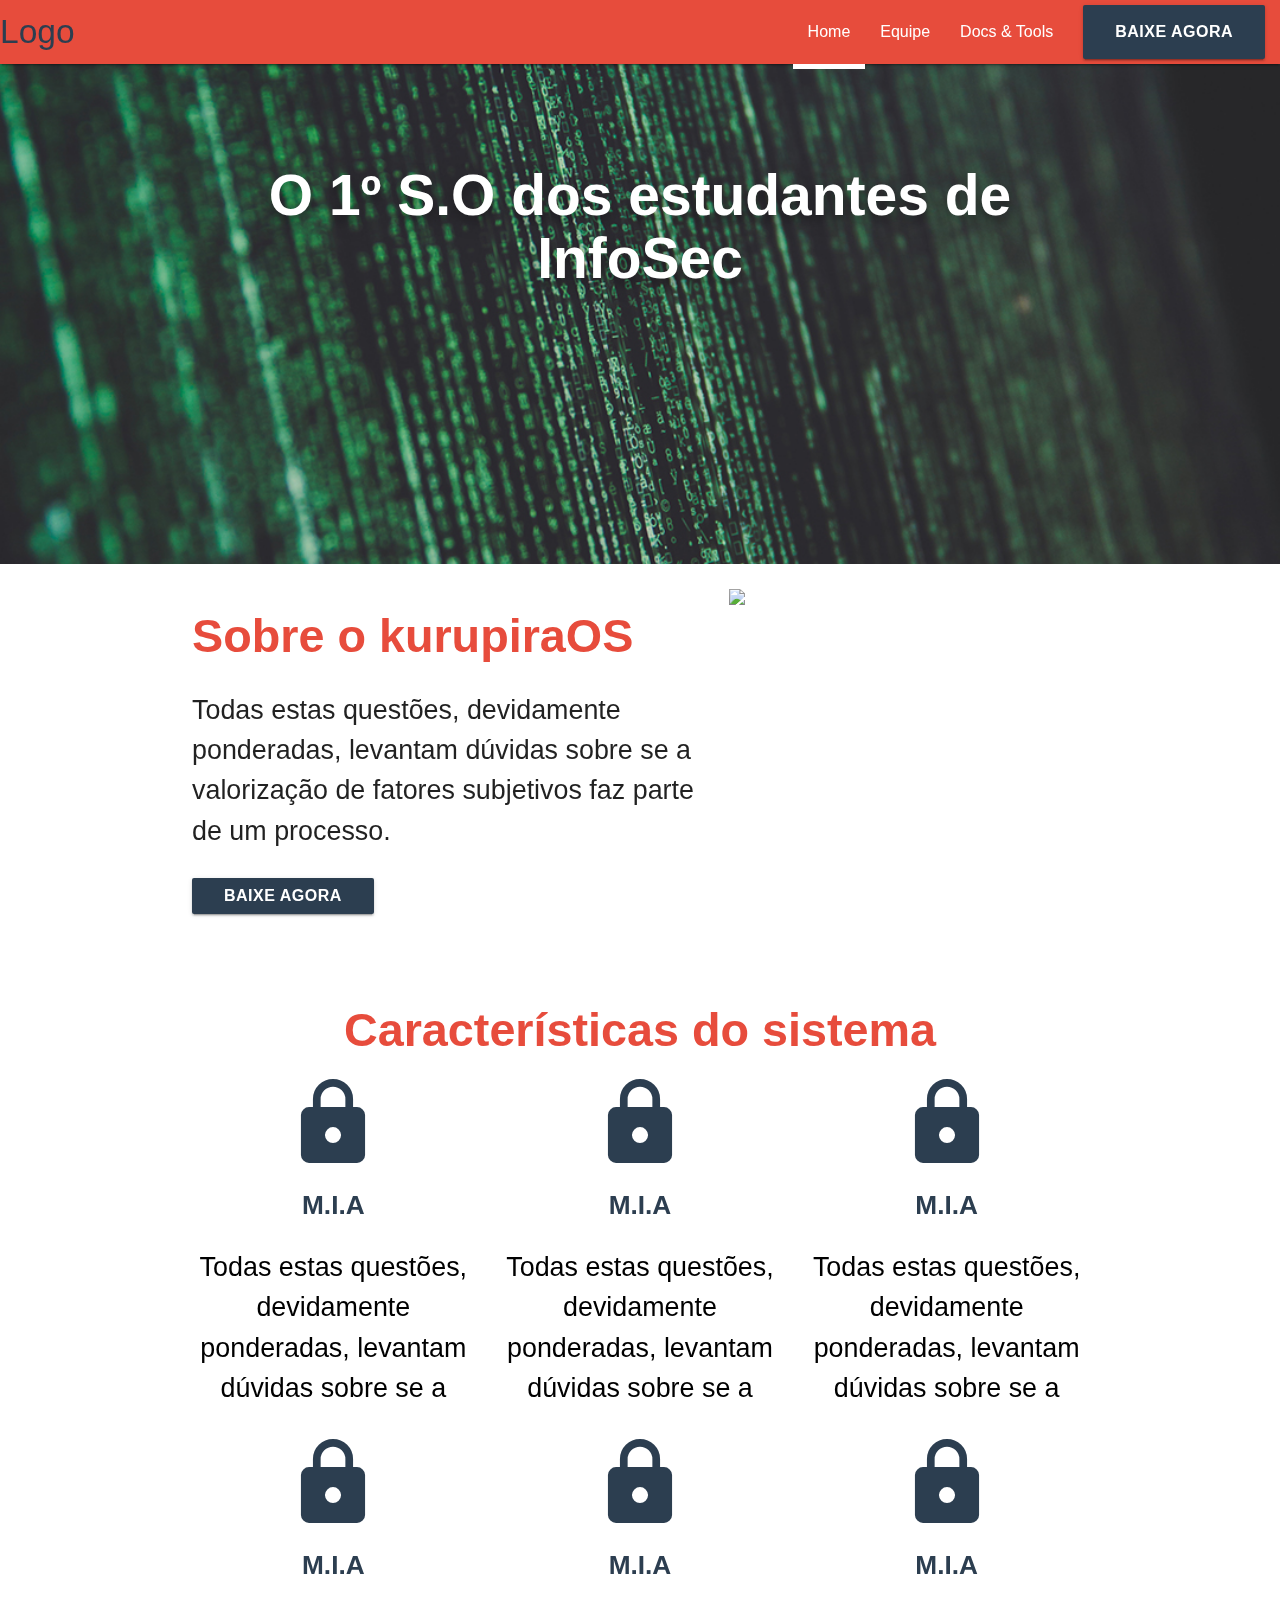
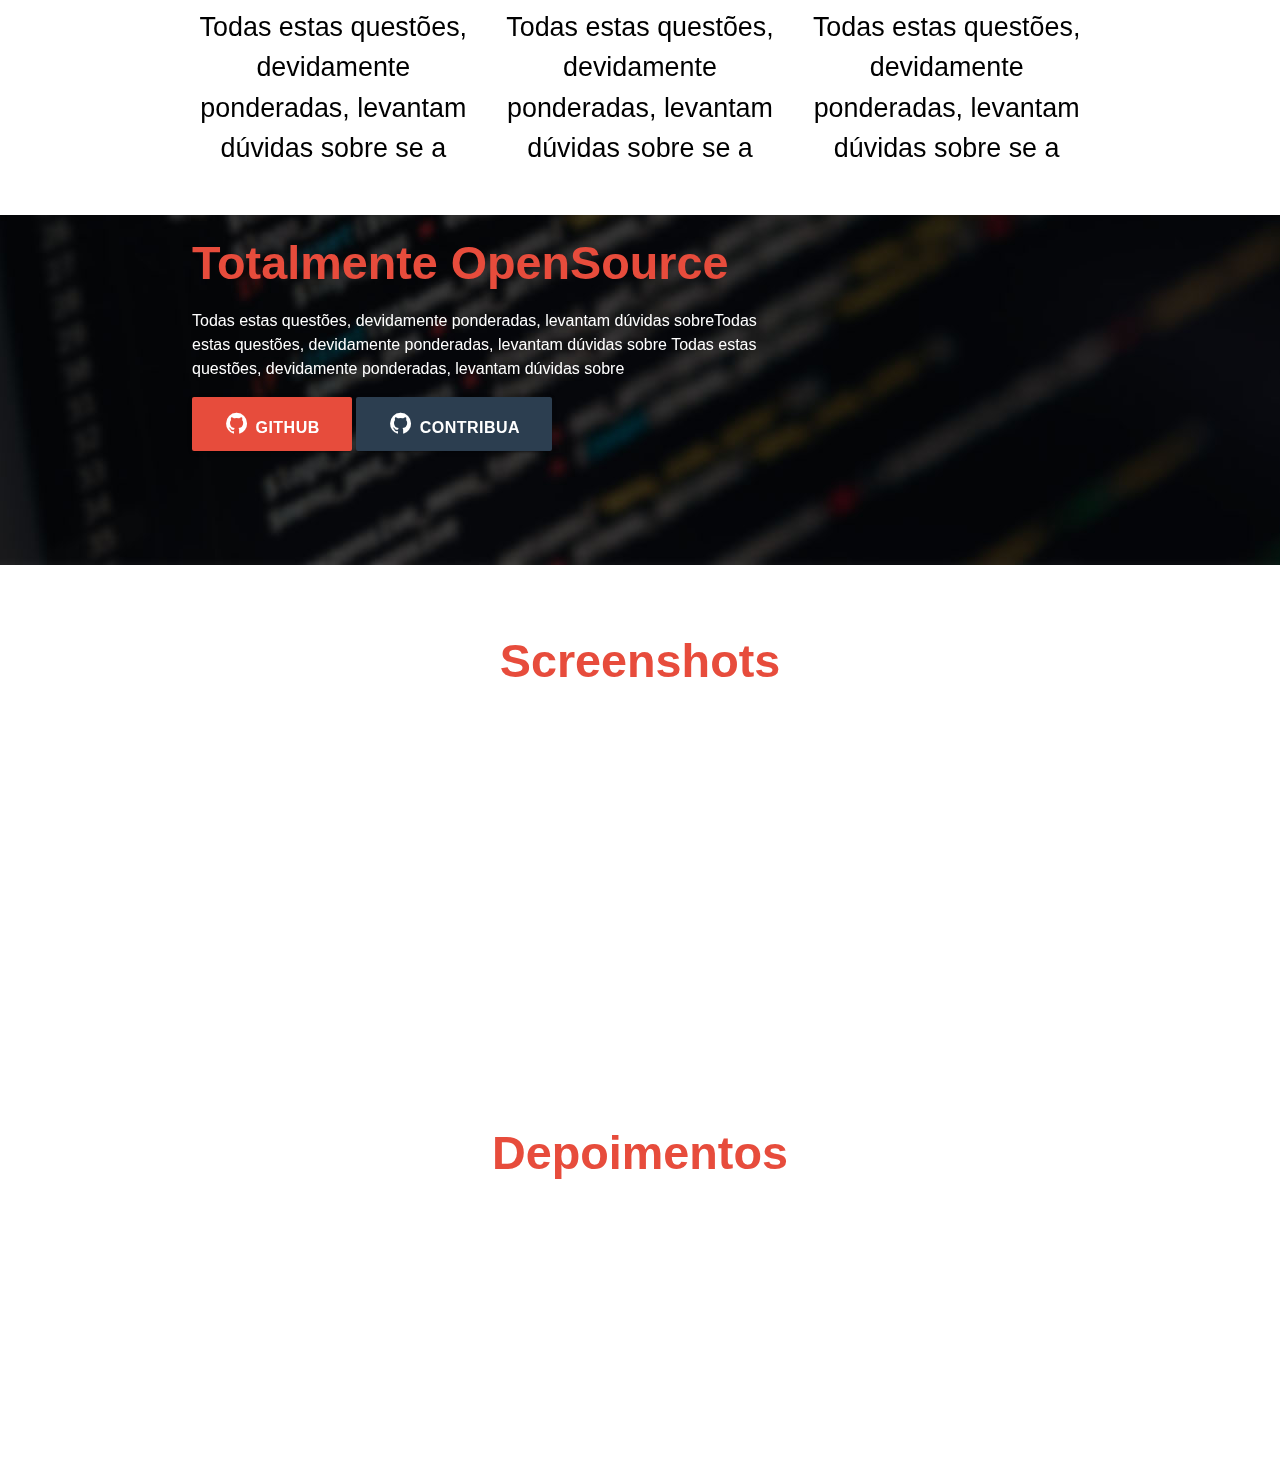
==== index.html @ 6e6dc3b8 "Adicionado Depoimentos com iframe do facebook, mudanças nas screenshots" ====
<!DOCTYPE html>
<html>
    <head>
        <meta charset="UTF-8">
        <!--Import Google Icon Font-->
        <link href="http://fonts.googleapis.com/icon?family=Material+Icons" rel="stylesheet">
        <!--Import materialize.css-->
        <link type="text/css" rel="stylesheet" href="css/materialize.min.css"  media="screen,projection"/>
        <link type="text/css" rel="stylesheet" href="css/implements.css"  media="screen,projection"/>
        <link href="css/materialdesignicons.min.css" media="all" rel="stylesheet" type="text/css"/>

        <meta name="viewport" content="width=device-width, initial-scale=1.0"/>
    </head>

    <body>

        <!-- navbar -->
        <div class="navbar-fixed">
            <nav class="k-red">
                <div class="nav-wrapper">
                    <a href="#!" class="brand-logo left">Logo</a>
                    <ul class="right">
                        <li class=""><a class="active" href="#">Home</a></li>
                        <li class=""><a href="#">Equipe</a></li>
                        <li class=""><a href="#">Docs & Tools</a></li>
                        <li><a href="#" class="waves-effect waves-light btn-large k-cian-darken font-semibold">Baixe agora</a></li>
                    </ul>
                </div>
            </nav>
        </div>
          
        <!-- slide parallax -->
        <div class="parallax-container">
            <br><br><br>
            <div class="center container">
                <h2 class=" font-bold white-text text-shadow-2">O 1º S.O dos estudantes de InfoSec</h2>
            </div>
            <div class="parallax"><img src="img/wallpaper.jpg"></div>
        </div>

        <br>

        <!-- sobre kurupiraOS -->
        <article class="container">
            <div class="row">
                <div class="col s12 m7">
                    <h3 class="font-bold k-red-text">Sobre o kurupiraOS</h3>
                    <p class="flow-text">
                        Todas estas questões, devidamente ponderadas, levantam dúvidas sobre se a valorização de 
                        fatores subjetivos faz parte de um processo.
                    </p>
                    <a class="waves-effect waves-light btn btn-k k-cian-darken font-bold hoverable">BAIXE AGORA</a>
                </div>
                <div class="col hide-on-small-only m5">
                    <img class="responsive-img" src="img/curupira.png">
                </div>
            </div>
        </article>

        <br><br>

        <!-- nossas features -->
        <article class="container center"> 
            <h3 class="font-bold k-red-text">Características do sistema</h3>
            <div class="row">
                <div class="col s6 m4 k-cian-darken-text">
                    <i class="material-icons large">lock</i>
                    <h5 class="font-semibold">M.I.A</h5>
                    <p class="flow-text black-text">
                        Todas estas questões, devidamente ponderadas, levantam dúvidas sobre se a 
                    </p>
                </div>
                <div class="col s6 m4 k-cian-darken-text">
                    <i class="material-icons large">lock</i>
                    <h5 class="font-semibold">M.I.A</h5>
                    <p class="flow-text black-text">
                        Todas estas questões, devidamente ponderadas, levantam dúvidas sobre se a 
                    </p>
                </div>
                <div class="col s6 m4 k-cian-darken-text">
                    <i class="material-icons large">lock</i>
                    <h5 class="font-semibold">M.I.A</h5>
                    <p class="flow-text black-text">
                        Todas estas questões, devidamente ponderadas, levantam dúvidas sobre se a 
                    </p>
                </div>
                <div class="col s6 m4 k-cian-darken-text">
                    <i class="material-icons large">lock</i>
                    <h5 class="font-semibold">M.I.A</h5>
                    <p class="flow-text black-text">
                        Todas estas questões, devidamente ponderadas, levantam dúvidas sobre se a 
                    </p>
                </div>
                <div class="col s6 m4 k-cian-darken-text">
                    <i class="material-icons large">lock</i>
                    <h5 class="font-semibold">M.I.A</h5>
                    <p class="flow-text black-text">
                        Todas estas questões, devidamente ponderadas, levantam dúvidas sobre se a 
                    </p>
                </div>
                <div class="col s6 m4 k-cian-darken-text">
                    <i class="material-icons large">lock</i>
                    <h5 class="font-semibold">M.I.A</h5>
                    <p class="flow-text black-text">
                        Todas estas questões, devidamente ponderadas, levantam dúvidas sobre se a 
                    </p>
                </div>
            </div>
        </article>

        <!-- open source -->
        <article class="parallax-container parallax-open-source">
            <div class="container">
                <div class="row">
                    <div class="col s12 m8">
                        <h3 class="font-bold k-red-text">Totalmente OpenSource</h3>
                        <p class="white-text">
                            Todas estas questões, devidamente ponderadas, levantam dúvidas sobreTodas estas questões, devidamente ponderadas, levantam dúvidas sobre
                            Todas estas questões, devidamente ponderadas, levantam dúvidas sobre
                        </p>
                        <a href="button" class="btn-large btn-k k-red font-semibold">
                            <i class="mdi mdi-github-circle"></i> GITHUB
                        </a>
                        <a href="button" class="btn-large btn-k k-cian-darken font-bold">
                            <i class="mdi mdi-github-circle"></i> CONTRIBUA
                        </a>
                    </div>
                </div>
            </div>
            <div class="parallax"><img src="img/wallpaper3.jpg"></div>
        </article>

        <br><br>

        <!-- screenshots -->
        <section class="center">
            <h3 class="k-red-text font-bold">Screenshots</h3>
            <div class="carousel">
                <a class="carousel-item" href="#one!"><img src="img/screenshots/principal.png"></a>
                <a class="carousel-item" href="#two!"><img src="img/screenshots/config.png"></a>
                <a class="carousel-item" href="#three!"><img src="img/screenshots/terminal.png"></a>
            </div>
        </section>

        <br><br>

        <!-- depoimentos -->
        <div class="container">
            <div class="row center">
                <h3 class="k-red-text font-bold">Depoimentos</h3>
                <div class="col s12 m6">
                    <iframe src="https://www.facebook.com/plugins/post.php?href=https%3A%2F%2Fwww.facebook.com%2Funamecorporation%2Fposts%2F1751178085157301&width=500" width="350" height="200" style="border:none;overflow:hidden" scrolling="no" frameborder="0" allowTransparency="true"></iframe>
                </div>
                <div class="col s12 m6">
                    <iframe src="https://www.facebook.com/plugins/post.php?href=https%3A%2F%2Fwww.facebook.com%2Funamecorporation%2Fposts%2F1751178085157301&width=500" width="350" height="200" style="border:none;overflow:hidden" scrolling="no" frameborder="0" allowTransparency="true"></iframe>
                </div>
            </div>
        </div>
        <br><br>
        
        <!--Import jQuery before materialize.js-->
        <script type="text/javascript" src="https://code.jquery.com/jquery-3.1.1.min.js"></script>
        <script type="text/javascript" src="js/materialize.min.js"></script>
        <script type="text/javascript" src="js/init.js"></script> <!-- init functions --> 
    </body>
</html>
---- css/implements.css ----
/* kurupira colors */

/* 
colors doc: 
    primary: #2C3E50
    secundary: #2980B9

colors kurupira:
    primary: #E74C3C
    secundary: #2C3E50
*/

.k-cian-darken{
    background-color: #2C3E50 !important;
}
.k-cian-darken-text{
    color: #2C3E50 !important;
}

.k-cian{
    background-color: #2980B9 !important;
}
.k-cian-text{
    color: #2980B9 !important;
}

.k-green{
    background-color: #A6DB34 !important;
}
.k-green-text{
    color: #A6DB34 !important;
}

.k-red{
    background-color: #E74C3C !important;
}
.k-red-text{
    color: #E74C3C !important;
}

.k-grey{
    background-color: #ECF0F1 !important;
}
.k-grey-text{
    color: #ECF0F1 !important;
}


/* kurupira font */

@font-face {
  font-family: "Josefin Sans";
  src: local(Josefin Sans Thin), url("../fonts/joesfinsans/JosefinSans-Thin.ttf");
  src: url("../fonts/joesfinsans/JosefinSans-Thin.ttf") format("truetype") !important;
}

@font-face {
  font-family: "Josefin Sans";
  src: local(Josefin Sans Light), url("../fonts/joesfinsans/JosefinSans-Light.ttf");
  src: url("../fonts/joesfinsans/JosefinSans-Light.ttf") format("truetype") !important;
}

@font-face {
  font-family: "Josefin Sans";
  src: local(Josefin Sans Regular), url("../fonts/joesfinsans/JosefinSans-Regular.ttf");
  src: url("../fonts/joesfinsans/JosefinSans-Regular.ttf") format("truetype") !important;
}

@font-face {
  font-family: "Josefin Sans";
  src: local(Josefin Sans SemiBold), url("../fonts/joesfinsans/JosefinSans-SemiBold.ttf");
  src: url("../fonts/joesfinsans/JosefinSans-SemiBold.ttf") format("truetype") !important;
}

@font-face {
  font-family: "Josefin Sans";
  src: local(Josefin Sans Bold), url("../fonts/joesfinsans/JosefinSans-Bold.ttf");
  src: url("../fonts/joesfinsans/JosefinSans-Bold.ttf") format("truetype") !important;
}

html {
  font-family: "Josefin Sans", sans-serif; /* definindo fonte no html */
  font-style: normal;
  font-size: 1rem;
}

.font-thin {
    font-family: "Josefin Sans", sans-serif;
    font-weight: 200;
}

.font-light {
    font-family: "Josefin Sans", sans-serif;
    font-weight: 300;
}

.font-regular {
    font-family: "Josefin Sans", sans-serif;
    font-weight: 400;
}

.font-semibold {
    font-family: "Josefin Sans", sans-serif;
    font-weight: 600;
}

.font-bold {
    font-family: "Josefin Sans", sans-serif;
    font-weight: 700;
}


/* text shadows */

.text-shadow-1{
  text-shadow: 0 2px 5px  rgba(0, 0, 0, 0.16), 0 2px 10px  rgba(0, 0, 0, 0.12);
}

.text-shadow-1-half{
  text-shadow: 0 4px 7px  rgba(0, 0, 0, 0.18), 0 4px 15px  rgba(0, 0, 0, 0.15);
}

.text-shadow-2 {
  text-shadow: 0 6px 9px  rgba(0, 0, 0, 0.2), 0 6px 20px  rgba(0, 0, 0, 0.19);
}

.text-shadow-3 {
  text-shadow: 0 8px 13px  rgba(0, 0, 0, 0.24), 0 17px 50px  rgba(0, 0, 0, 0.19);
}


/* code edits */

code{
    overflow: auto;
    white-space: nowrap;
    width: 860px;
    background-color: #F1F1F1;
    border: 1px solid #9F9F9F;
    margin-bottom: 10px;
    text-align: left;
    box-sizing: border-box;
    display: block;
}

/* lists edits */

ul.doc-ul li{
    list-style-type: disc !important;
}

ol.doc-ol li{
    list-style-type: upper-roman !important;
}


/* link edits */

a{
    color: #2980B9;
    -webkit-transition:  1.5s;
    -moz-transition:  1.5s;
    transition: 1.5s;
}

a:hover{
    color: #2C3E50;
    -webkit-transition:  1.5s;
    -moz-transition:  1.5s;
    transition: 1.5s;
}


/* blockquote edits */

blockquote{
    border-left: 5px solid #E74C3C;
}


/* selection edits */

p::selection{ 
    background: #2C3E50; 
    color: #fff; 
}

blockquote::selection{
    background: #2C3E50; 
    color: #fff; 
}

p::-moz-selection{ 
    background: #2C3E50; 
    color: #fff; 
}

h1::selection{ 
    background: #2C3E50; 
    color: #fff; 
} 

h1::-moz-selection{ 
    background: #2C3E50; 
    color: #fff; 
}

h2::selection{ 
    background: #2C3E50; 
    color: #fff; 
} 

h2::-moz-selection{ 
    background: #2C3E50; 
    color: #fff; 
}

h3::selection{ 
    background: #2C3E50; 
    color: #fff; 
} 

h3::-moz-selection{ 
    background: #2C3E50; 
    color: #fff; 
}

h4::selection{ 
    background: #2C3E50; 
    color: #fff; 
} 

h4::-moz-selection{ 
    background: #2C3E50; 
    color: #fff; 
}

h5::selection{ 
    background: #2C3E50; 
    color: #fff; 
} 

h5::-moz-selection{ 
    background: #2C3E50; 
    color: #fff; 
}

h6::selection{ 
    background: #2C3E50; 
    color: #fff; 
} 

h6::-moz-selection{ 
    background: #2C3E50; 
    color: #fff; 
}

i::selection{ 
    background: #2C3E50; 
    color: #fff; 
} 

i::-moz-selection{ 
    background: #2C3E50; 
    color: #fff; 
}

a::selection{ 
    background: #2C3E50; 
    color: #fff; 
} 

a::-moz-selection{ 
    background: #2C3E50; 
    color: #fff; 
}

code::selection{ 
    background: #2C3E50; 
    color: #fff; 
} 

code::-moz-selection{ 
    background: #2C3E50; 
    color: #fff; 
}


/* button edits */

a.btn-k:hover{
    color: white;
    border-bottom: 5px solid white;
    transition: 0.1s;
 }


/* navbar edits */

nav ul li a{
    transition-duration: 0.1s
}

nav ul li a:hover {
    color: white;
    background-color: #2C3E50;
    border-bottom: 5px solid white;
    transition-duration: 0.1s
}

nav li a.active{
     border-bottom: 5px solid white;
}

 
/* opensource - article */

.parallax-open-source{
     height: 350px
}
 

/* carousel edits */

.carousel{
    height: 500px;
    margin-top: -150px; 
}

.carousel .carousel-item{
    width: 450px;
}

.carousel ul li.indicator-item.active{
      background-color: #E74C3C !important;
}

.carousel ul li.indicator-item{
      background-color: #2C3E50 !important;
}
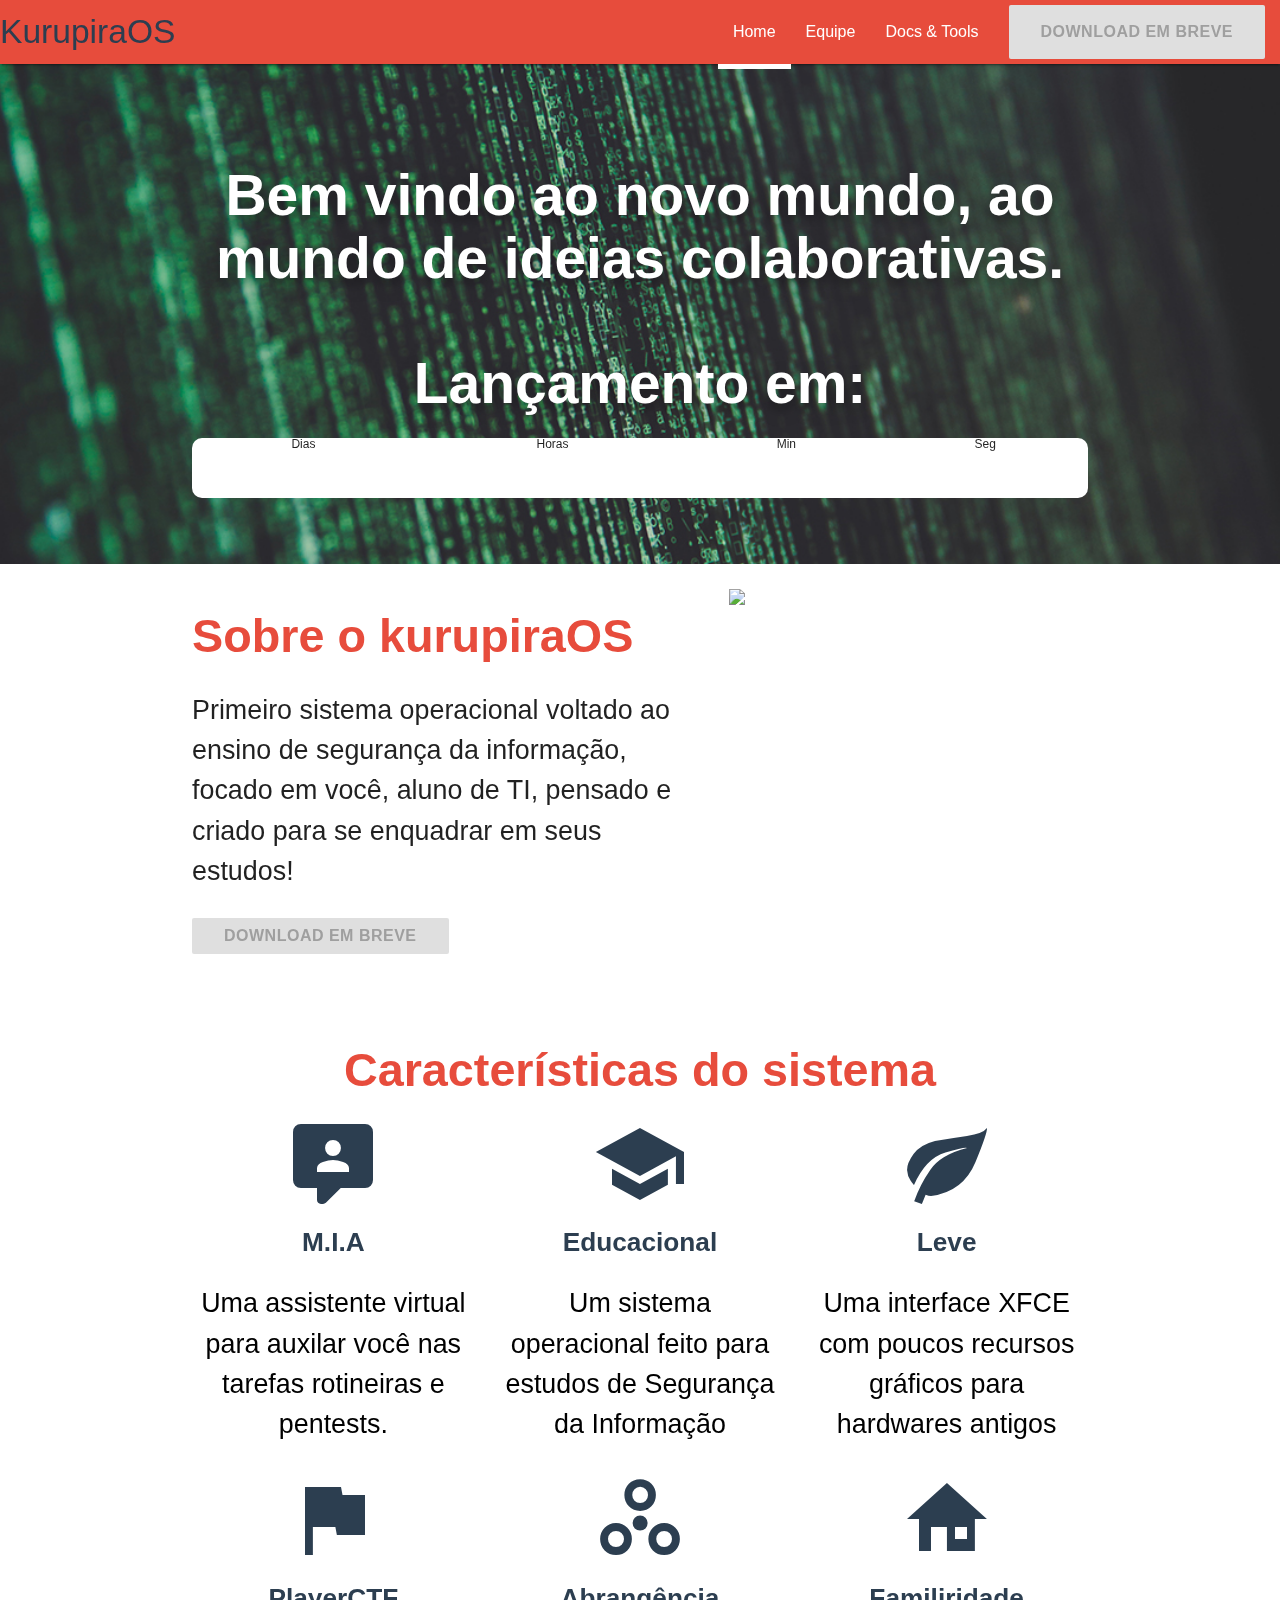
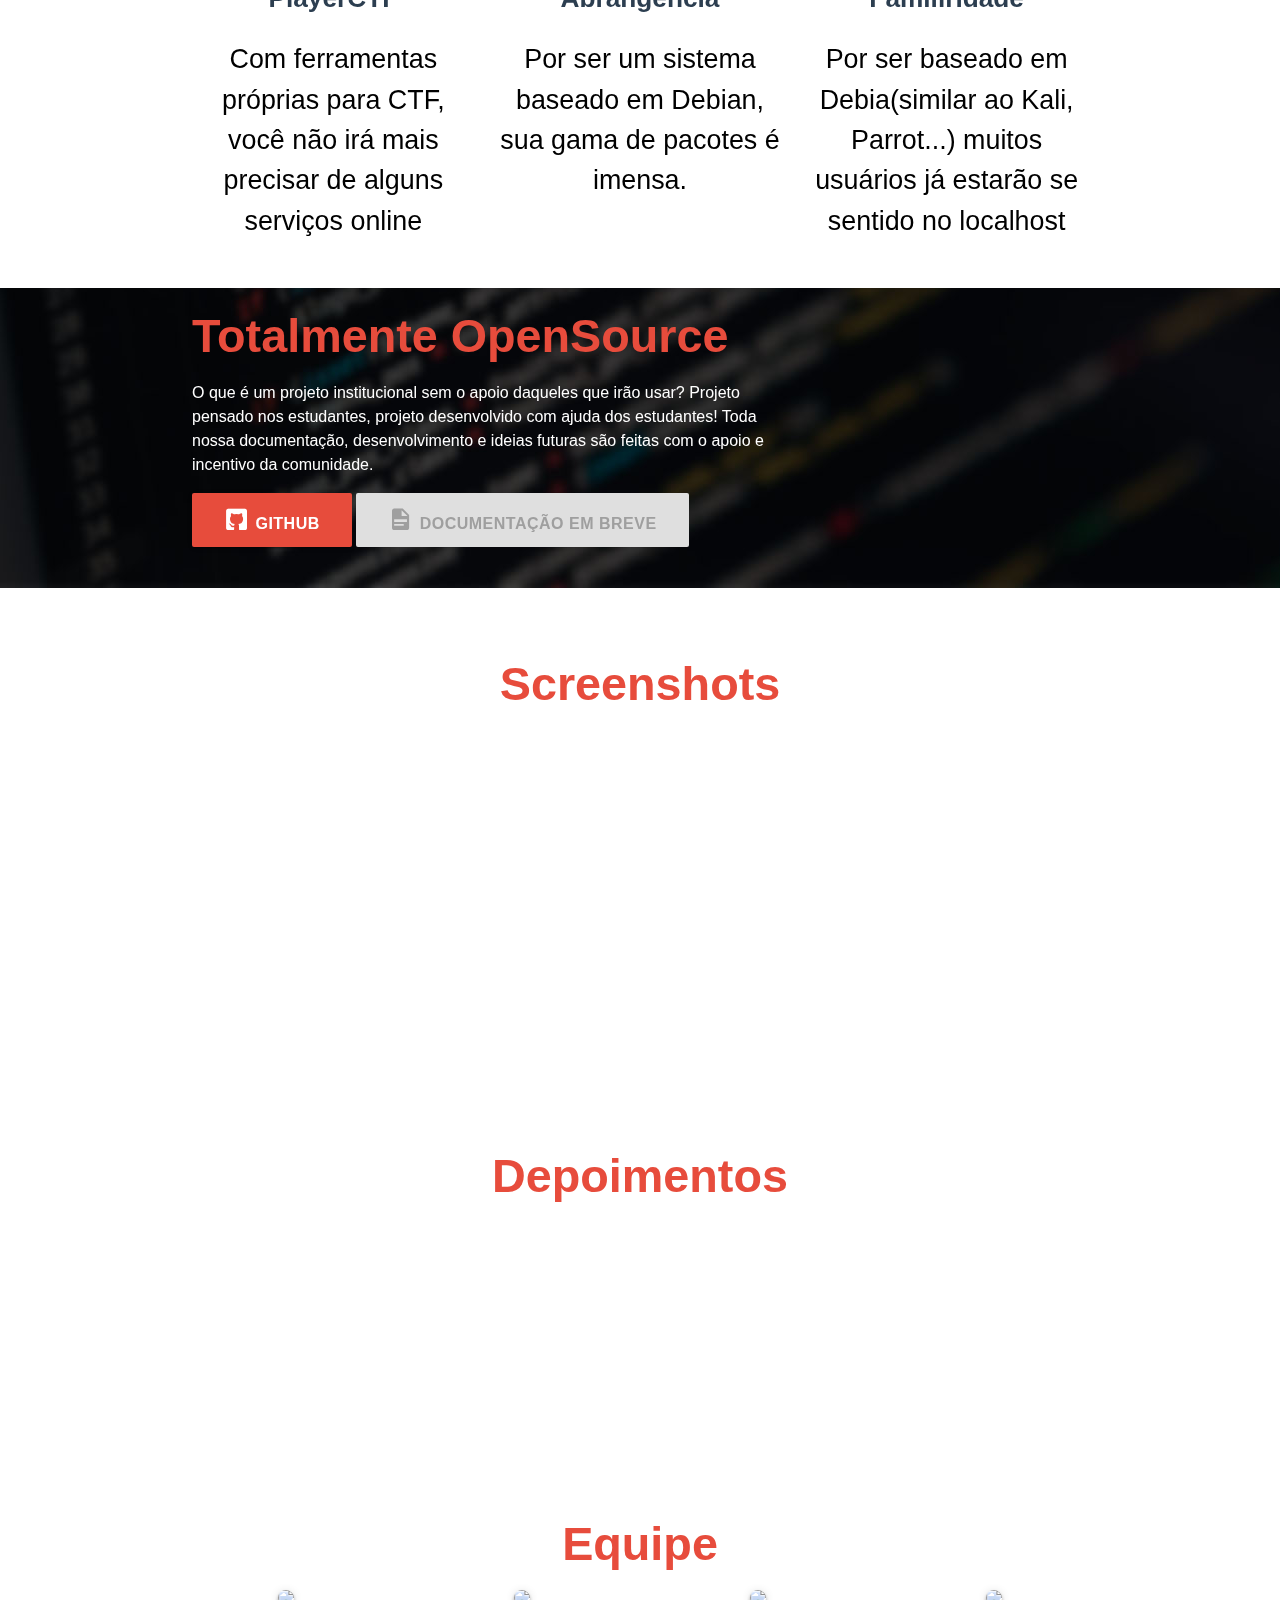
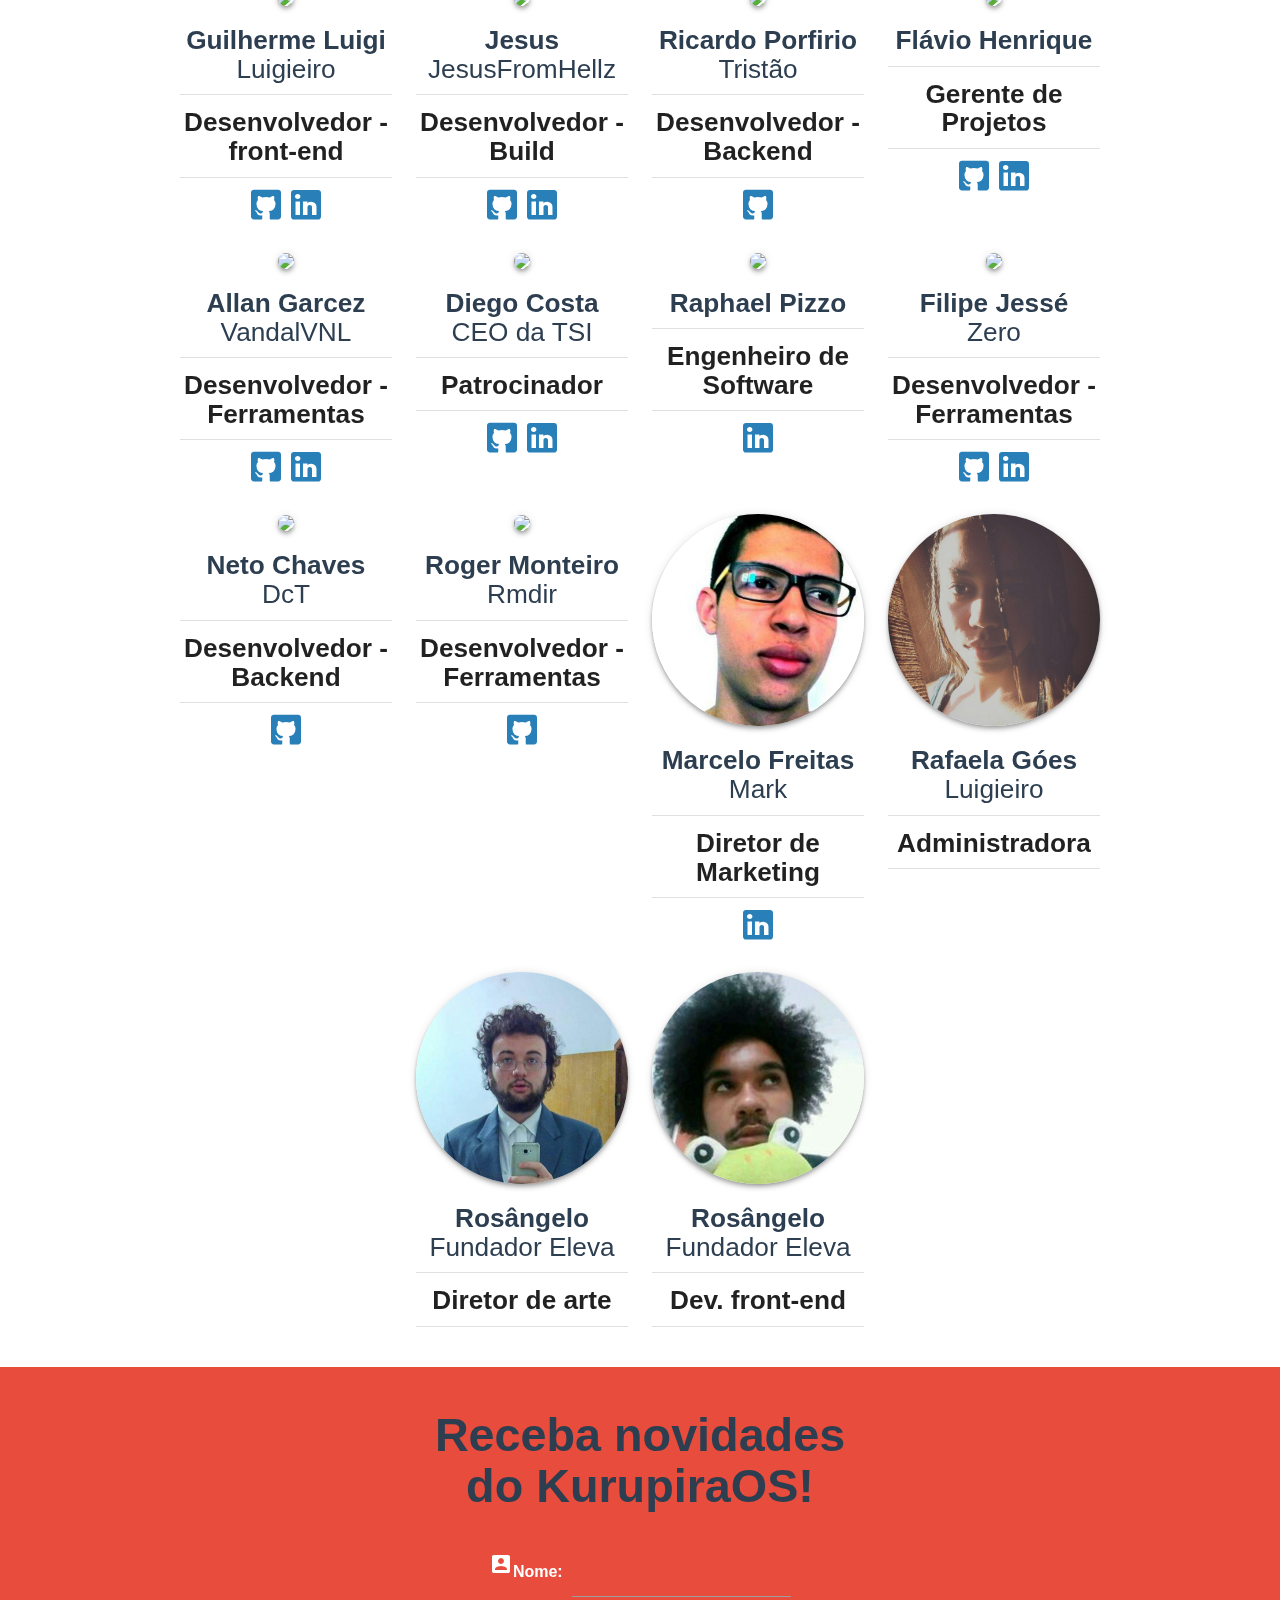
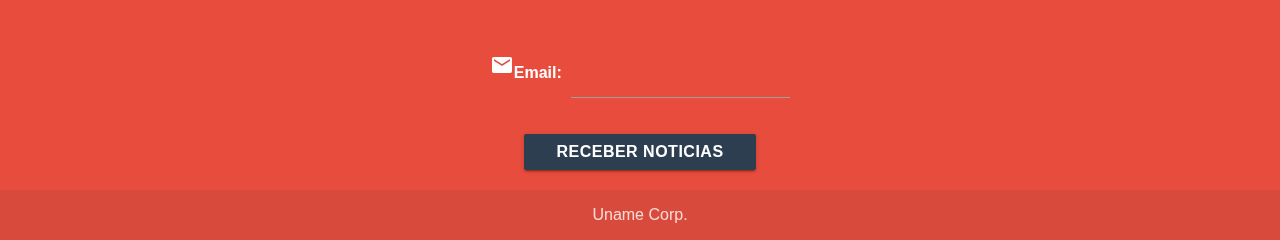
==== commit f71efda9: "Adição e correção de textos, preparação para pré-lançamento da distro" ====
--- a/index.html
+++ b/index.html
@@ -2,14 +2,14 @@
 <html>
     <head>
         <meta charset="UTF-8">
+        <meta name="viewport" content="width=device-width, initial-scale=1.0"/>
+        <!-- hacker amigo não invade os parceiros -->
         <!--Import Google Icon Font-->
         <link href="http://fonts.googleapis.com/icon?family=Material+Icons" rel="stylesheet">
         <!--Import materialize.css-->
         <link type="text/css" rel="stylesheet" href="css/materialize.min.css"  media="screen,projection"/>
+        <link href="css/materialdesignicons.min.css" media="all" rel="stylesheet" type="text/css"/>
         <link type="text/css" rel="stylesheet" href="css/implements.css"  media="screen,projection"/>
-        <link href="css/materialdesignicons.min.css" media="all" rel="stylesheet" type="text/css"/>
-
-        <meta name="viewport" content="width=device-width, initial-scale=1.0"/>
     </head>
 
     <body>
@@ -18,22 +18,59 @@
         <div class="navbar-fixed">
             <nav class="k-red">
                 <div class="nav-wrapper">
-                    <a href="#!" class="brand-logo left">Logo</a>
+                    <a href="#!" class="brand-logo left">KurupiraOS</a>
                     <ul class="right">
                         <li class=""><a class="active" href="#">Home</a></li>
                         <li class=""><a href="#">Equipe</a></li>
                         <li class=""><a href="#">Docs & Tools</a></li>
-                        <li><a href="#" class="waves-effect waves-light btn-large k-cian-darken font-semibold">Baixe agora</a></li>
+                        <li><a href="#" class="waves-effect waves-light btn-large k-cian-darken font-semibold disabled">DOWNLOAD EM BREVE</a></li>
                     </ul>
                 </div>
             </nav>
         </div>
           
         <!-- slide parallax -->
-        <div class="parallax-container">
+        <div class="parallax-container parallax-slide">
             <br><br><br>
             <div class="center container">
-                <h2 class=" font-bold white-text text-shadow-2">O 1º S.O dos estudantes de InfoSec</h2>
+                <h2 class=" font-bold white-text text-shadow-2">
+                    Bem vindo ao novo mundo, ao mundo de ideias colaborativas.
+                    <br><br>
+                    Lançamento em:
+                </h2>
+                <div class="contagem white">
+                    <table>
+                        <tr>
+                            <td>
+                                <div class="numero" id="dia"></div>
+                            </td>
+                            </td>
+                            <td>
+                                <div class="numero" id="hora"></div>
+                            </td>
+                            <td>
+                                <div class="numero" id="minuto"></div>
+                            </td>
+                            <td>
+                                <div class="numero" id="segundo"></div>
+                            </td>
+                        </tr>
+                        <tr>
+                            <td>
+                                <p class="legenda">Dias</p>
+                            </td>
+                            <td>
+                                <p class="legenda">Horas</p>
+                            </td>
+                            <td>
+                                <p class="legenda">Min</p>
+                            </td>
+                            <td>
+                                <p class="legenda">Seg</p>
+                            </td>
+                        </tr>
+                    </table>
+                </div>
             </div>
             <div class="parallax"><img src="img/wallpaper.jpg"></div>
         </div>
@@ -46,10 +83,10 @@
                 <div class="col s12 m7">
                     <h3 class="font-bold k-red-text">Sobre o kurupiraOS</h3>
                     <p class="flow-text">
-                        Todas estas questões, devidamente ponderadas, levantam dúvidas sobre se a valorização de 
-                        fatores subjetivos faz parte de um processo.
-                    </p>
-                    <a class="waves-effect waves-light btn btn-k k-cian-darken font-bold hoverable">BAIXE AGORA</a>
+                        Primeiro sistema operacional voltado ao ensino de segurança da informação, 
+                        focado em você, aluno de TI, pensado e criado para se enquadrar em seus estudos!
+                    </p>
+                    <a class="waves-effect waves-light btn btn-k k-cian-darken font-bold hoverable disabled">DOWNLOAD EM BREVE</a>
                 </div>
                 <div class="col hide-on-small-only m5">
                     <img class="responsive-img" src="img/curupira.png">
@@ -64,45 +101,45 @@
             <h3 class="font-bold k-red-text">Características do sistema</h3>
             <div class="row">
                 <div class="col s6 m4 k-cian-darken-text">
-                    <i class="material-icons large">lock</i>
+                    <i class="mdi mdi-comment-account mdi-large"></i>
                     <h5 class="font-semibold">M.I.A</h5>
                     <p class="flow-text black-text">
-                        Todas estas questões, devidamente ponderadas, levantam dúvidas sobre se a 
+                        Uma assistente virtual para auxilar você nas tarefas rotineiras e pentests.
                     </p>
                 </div>
                 <div class="col s6 m4 k-cian-darken-text">
-                    <i class="material-icons large">lock</i>
-                    <h5 class="font-semibold">M.I.A</h5>
+                    <i class="mdi mdi-school mdi-large"></i>
+                    <h5 class="font-semibold">Educacional</h5>
                     <p class="flow-text black-text">
-                        Todas estas questões, devidamente ponderadas, levantam dúvidas sobre se a 
+                        Um sistema operacional feito para estudos de Segurança da Informação 
                     </p>
                 </div>
                 <div class="col s6 m4 k-cian-darken-text">
-                    <i class="material-icons large">lock</i>
-                    <h5 class="font-semibold">M.I.A</h5>
+                    <i class="mdi mdi-leaf mdi-large"></i>
+                    <h5 class="font-semibold">Leve</h5>
                     <p class="flow-text black-text">
-                        Todas estas questões, devidamente ponderadas, levantam dúvidas sobre se a 
+                        Uma interface XFCE com poucos recursos gráficos para hardwares antigos
                     </p>
                 </div>
                 <div class="col s6 m4 k-cian-darken-text">
-                    <i class="material-icons large">lock</i>
-                    <h5 class="font-semibold">M.I.A</h5>
+                    <i class="mdi mdi-flag mdi-large"></i>
+                    <h5 class="font-semibold">PlayerCTF</h5>
                     <p class="flow-text black-text">
-                        Todas estas questões, devidamente ponderadas, levantam dúvidas sobre se a 
+                        Com ferramentas próprias para CTF, você não irá mais precisar de alguns serviços online 
                     </p>
                 </div>
                 <div class="col s6 m4 k-cian-darken-text">
-                    <i class="material-icons large">lock</i>
-                    <h5 class="font-semibold">M.I.A</h5>
+                    <i class="mdi mdi-google-circles-extended mdi-large"></i>
+                    <h5 class="font-semibold">Abrangência</h5>
                     <p class="flow-text black-text">
-                        Todas estas questões, devidamente ponderadas, levantam dúvidas sobre se a 
+                        Por ser um sistema baseado em Debian, sua gama de pacotes é imensa.
                     </p>
                 </div>
                 <div class="col s6 m4 k-cian-darken-text">
-                    <i class="material-icons large">lock</i>
-                    <h5 class="font-semibold">M.I.A</h5>
+                    <i class="mdi mdi-home-variant mdi-large"></i>
+                    <h5 class="font-semibold">Familiridade</h5>
                     <p class="flow-text black-text">
-                        Todas estas questões, devidamente ponderadas, levantam dúvidas sobre se a 
+                        Por ser baseado em Debia(similar ao Kali, Parrot...) muitos usuários já estarão se sentido no localhost
                     </p>
                 </div>
             </div>
@@ -115,14 +152,16 @@
                     <div class="col s12 m8">
                         <h3 class="font-bold k-red-text">Totalmente OpenSource</h3>
                         <p class="white-text">
-                            Todas estas questões, devidamente ponderadas, levantam dúvidas sobreTodas estas questões, devidamente ponderadas, levantam dúvidas sobre
-                            Todas estas questões, devidamente ponderadas, levantam dúvidas sobre
+                            O que é um projeto institucional sem o apoio daqueles que 
+                            irão usar? Projeto pensado nos estudantes, projeto desenvolvido 
+                            com ajuda dos estudantes! Toda nossa documentação, desenvolvimento e 
+                            ideias futuras são feitas com o apoio e incentivo da comunidade.
                         </p>
-                        <a href="button" class="btn-large btn-k k-red font-semibold">
-                            <i class="mdi mdi-github-circle"></i> GITHUB
+                        <a href="https://github.com/unamecorporation" class="btn-large btn-k k-red font-semibold">
+                            <i class="mdi mdi-github-box"></i> GITHUB
                         </a>
-                        <a href="button" class="btn-large btn-k k-cian-darken font-bold">
-                            <i class="mdi mdi-github-circle"></i> CONTRIBUA
+                        <a href="" class="btn-large btn-k k-cian-darken font-bold disabled">
+                            <i class="mdi mdi-file-document"></i> DOCUMENTAÇÃO EM BREVE
                         </a>
                     </div>
                 </div>
@@ -157,10 +196,317 @@
             </div>
         </div>
         <br><br>
+
+        <!-- equipe -->
+        <section class="container">
+            <article class="row center">
+                <h3 class="k-red-text font-bold">Equipe</h3>
+
+                <div class="row">
+                    <div class="col s6 m3"> <!-- Luigi -->
+                        <img class="circle responsive-img z-depth-2" src="img/equipe/luigi.png">
+                        <h5 class="k-cian-darken-text font-bold">
+                            Guilherme Luigi<br>
+                            <spam class="font-thin">Luigieiro</spam>
+                        </h5>
+
+                        <div class="divider"></div>
+
+                        <h5 class="font-bold">
+                            Desenvolvedor - front-end
+                        </h5>
+
+                        <div class="divider"></div>
+                        <a href="" class="mdi mdi-github-box mdi-36px"  target="_blank"></a>
+                        <a href="" class="mdi mdi-linkedin-box mdi-36px"  target="_blank"></a>
+
+                    </div>
+                    <div class="col s6 m3"> <!-- Jesus -->
+                        <img class="circle responsive-img z-depth-2" src="img/equipe/jesus.jpg">
+                        <h5 class="k-cian-darken-text font-bold">
+                            Jesus<br>
+                            <spam class="font-thin">JesusFromHellz</spam>
+                        </h5>
+
+                        <div class="divider"></div>
+
+                        <h5 class="font-bold">
+                            Desenvolvedor - Build
+                        </h5>
+
+                        <div class="divider"></div>
+
+                        <a href="http://github.com/jesusfromhellz" class="mdi mdi-github-box mdi-36px"  target="_blank"></a>
+                        <a href="https://www.linkedin.com/in/andersonjsantos" class="mdi mdi-linkedin-box mdi-36px"  target="_blank"></a>
+
+                    </div>
+                    <div class="col s6 m3"> <!-- Tristão -->
+                        <img class="circle responsive-img z-depth-2" src="img/equipe/ricardo.png">
+                        <h5 class="k-cian-darken-text font-bold">
+                            Ricardo Porfirio<br>
+                            <spam class="font-thin">Tristão</spam>
+                        </h5>
+
+                        <div class="divider"></div>
+
+                        <h5 class="font-bold">
+                            Desenvolvedor - Backend
+                        </h5>
+
+                        <div class="divider"></div>
+
+                        <a href="https://github.com/ricardoporfirio" class="mdi mdi-github-box mdi-36px" target="_blank"></a>
+
+                    </div>
+                    <div class="col s6 m3"> <!-- Flavio -->
+                        <img class="circle responsive-img z-depth-2" src="img/equipe/flavio.jpg">
+                        <h5 class="k-cian-darken-text font-bold">
+                            Flávio Henrique<br>
+                        </h5>
+
+                        <div class="divider"></div>
+
+                        <h5 class="font-bold">
+                            Gerente de Projetos
+                        </h5>
+
+                        <div class="divider"></div>
+
+                        <a href="https://github.com/henriqueflavio7" class="mdi mdi-github-box mdi-36px" target="_blank"></a>
+                        <a href="" class="mdi mdi-linkedin-box mdi-36px"></a>
+
+                    </div>
+                </div>
+                <div class="row">
+                    <div class="col s6 m3"> <!-- Vandal -->
+                        <img class="circle responsive-img z-depth-2" src="img/equipe/vandal.jpg">
+                        <h5 class="k-cian-darken-text font-bold">
+                            Allan Garcez<br>
+                            <spam class="font-thin">VandalVNL</spam>
+                        </h5>
+
+                        <div class="divider"></div>
+
+                        <h5 class="font-bold">
+                            Desenvolvedor - Ferramentas
+                        </h5>
+
+                        <div class="divider"></div>
+
+                        <a href="https://github.com/vandalvnl" class="mdi mdi-github-box mdi-36px" target="_blank"></a>
+                        <a href="https://www.linkedin.com/in/allan-garcez-136a83a3/" class="mdi mdi-linkedin-box mdi-36px" target="_blank"></a>
+
+                    </div>
+                    <div class="col s6 m3"> <!-- Diego -->
+                        <img class="circle responsive-img z-depth-2" src="img/equipe/diego.jpg">
+                        <h5 class="k-cian-darken-text font-bold">
+                            Diego Costa<br>
+                            <spam class="font-thin">CEO da TSI</spam>
+                        </h5>
+
+                        <div class="divider"></div>
+
+                        <h5 class="font-bold">
+                            Patrocinador
+                        </h5>
+
+                        <div class="divider"></div>
+
+                        <a href="https://github.com/diegooocosta" class="mdi mdi-github-box mdi-36px" target="_blank"></a>
+                        <a href="https://www.linkedin.com/in/diegooocosta" class="mdi mdi-linkedin-box mdi-36px" target="_blank"></a>
+
+                    </div>
+                    <div class="col s6 m3"> <!-- Pizzo -->
+                        <img class="circle responsive-img z-depth-2" src="img/equipe/pizzo.jpg">
+                        <h5 class="k-cian-darken-text font-bold">
+                            Raphael Pizzo<b>
+                        </h5>
+
+                        <div class="divider"></div>
+
+                        <h5 class="font-bold">
+                            Engenheiro de Software
+                        </h5>
+
+                        <div class="divider"></div>
+
+                        <a href="https://www.linkedin.com/in/raphael-pizzo-bba19649" class="mdi mdi-linkedin-box mdi-36px" target="_blank"></a>
+
+                    </div>
+                    <div class="col s6 m3"> <!-- Zero -->
+                        <img class="circle responsive-img z-depth-2" src="img/equipe/zero.jpg">
+                        <h5 class="k-cian-darken-text font-bold">
+                            Filipe Jessé<br>
+                            <spam class="font-thin">Zero</spam>
+                        </h5>
+
+                        <div class="divider"></div>
+
+                        <h5 class="font-bold">
+                            Desenvolvedor - Ferramentas
+                        </h5>
+
+                        <div class="divider"></div>
+
+                        <a href="http://zero10101.github.io" class="mdi mdi-github-box mdi-36px" target="_blank"></a>
+                        <a href="https://www.linkedin.com/in/filipe-jesse" class="mdi mdi-linkedin-box mdi-36px" target="_blank"></a>
+
+                    </div>
+                </div>
+                <div class="row">
+                    <div class="col s6 m3"> <!-- Neto -->
+                        <img class="circle responsive-img z-depth-2" src="img/equipe/neto.jpg">
+                        <h5 class="k-cian-darken-text font-bold">
+                            Neto Chaves<br>
+                            <spam class="font-thin">DcT</spam>
+                        </h5>
+
+                        <div class="divider"></div>
+
+                        <h5 class="font-bold">
+                            Desenvolvedor - Backend
+                        </h5>
+
+                        <div class="divider"></div>
+
+                        <a href="http://github.com/netochaves" class="mdi mdi-github-box mdi-36px"></a>
+
+                    </div>
+                    <div class="col s6 m3"> <!-- Roger -->
+                        <img class="circle responsive-img z-depth-2" src="img/equipe/roger.jpg">
+                        <h5 class="k-cian-darken-text font-bold">
+                            Roger Monteiro<br>
+                            <spam class="font-thin">Rmdir</spam>
+                        </h5>
+
+                        <div class="divider"></div>
+
+                        <h5 class="font-bold">
+                            Desenvolvedor - Ferramentas
+                        </h5>
+
+                        <div class="divider"></div>
+
+                        <a href="http://github.com/RogerMonteiro124" class="mdi mdi-github-box mdi-36px" target="_blank"></a>
+
+                    </div>
+                    
+                    <div class="col s6 m3"> <!-- Marcelo -->
+                        <img class="circle responsive-img z-depth-2" src="img/equipe/marcelo.jpg">
+                        <h5 class="k-cian-darken-text font-bold">
+                            Marcelo Freitas<br>
+                            <spam class="font-thin">Mark</spam>
+                        </h5>
+
+                        <div class="divider"></div>
+
+                        <h5 class="font-bold">
+                            Diretor de Marketing
+                        </h5>
+
+                        <div class="divider"></div>
+
+                        <a href="https://www.linkedin.com/in/marceloeafreitas" class="mdi mdi-linkedin-box mdi-36px"></a>
+
+                    </div>
+                    
+                    <div class="col s6 m3"> <!-- Rafaela -->
+                        <img class="circle responsive-img z-depth-2" src="img/equipe/rafaela.jpg">
+                        <h5 class="k-cian-darken-text font-bold">
+                            Rafaela Góes<br>
+                            <spam class="font-thin">Luigieiro</spam>
+                        </h5>
+
+                        <div class="divider"></div>
+
+                        <h5 class="font-bold">
+                            Administradora
+                        </h5>
+
+                        <div class="divider"></div>
+
+                    </div>
+                    
+                </div>
+                <div class="row">
+ 
+                    <div class="col s6 offset-m3 m3"> <!-- Paulo -->
+                        <img class="circle responsive-img z-depth-2" src="img/equipe/paulo.jpg">
+                        <h5 class="k-cian-darken-text font-bold">
+                            Rosângelo<br>
+                            <spam class="font-thin">Fundador Eleva</spam>
+                        </h5>
+
+                        <div class="divider"></div>
+
+                        <h5 class="font-bold">
+                            Diretor de arte
+                        </h5>
+
+                        <div class="divider"></div>
+
+                    </div>
+                    <div class="col s6 m3"> <!-- Rosângelo -->
+                        <img class="circle responsive-img z-depth-2" src="img/equipe/rosangelo.jpg">
+                        <h5 class="k-cian-darken-text font-bold">
+                            Rosângelo<br>
+                            <spam class="font-thin">Fundador Eleva</spam>
+                        </h5>
+
+                        <div class="divider"></div>
+
+                        <h5 class="font-bold">
+                            Dev. front-end
+                        </h5>
+
+                        <div class="divider"></div>
+
+                    </div>
+ 
+                </div>
+
+            </article>
+        </section>
+
+        <footer class="page-footer k-red ">
+            <div class="container center">
+                <div class="row">
+                    <form class="col s12 m6 offset-m3">
+                        <h3 class="k-cian-darken-text font-bold">Receba novidades do KurupiraOS!</h3>
+
+                        <div class="row white-text">
+                            <i class="material-icons">account_box</i>Nome:
+                            <div class="input-field inline">
+                                <input id="nome" name="nome" type="text">
+                                <label for="first_name"></label>
+                            </div>
+                        </div>
+                        <div class="row white-text">
+                            <i class="material-icons">email</i>Email:
+                            <div class="input-field inline">
+                                <input id="email" type="email" name="email" class="validate">
+                                <label for="email"></label>
+                            </div>
+                        </div>
+
+                        <button type="submit" value="Submit" class="btn btn-k k-cian-darken white-text">
+                            Receber noticias
+                        </button>
+
+                    </form>
+                </div>
+            </div>
+            <div class="footer-copyright center">
+                <div class="container">
+                    Uname Corp.
+                </div>
+            </div>
+        </footer>
         
         <!--Import jQuery before materialize.js-->
         <script type="text/javascript" src="https://code.jquery.com/jquery-3.1.1.min.js"></script>
         <script type="text/javascript" src="js/materialize.min.js"></script>
         <script type="text/javascript" src="js/init.js"></script> <!-- init functions --> 
+        <script type="text/javascript" src="js/contador.js"></script> <!-- contador --> 
     </body>
 </html>--- a/css/implements.css
+++ b/css/implements.css
@@ -288,11 +288,24 @@
 
 /* button edits */
 
-a.btn-k:hover{
+.btn-k:hover{
     color: white;
     border-bottom: 5px solid white;
     transition: 0.1s;
  }
+
+
+ /* material icons edits */
+
+ a.mdi{
+     cursor: pointer;
+ }
+
+ .mdi-large{
+    font-size: 6rem;
+    line-height: 1;
+    -webkit-font-smoothing: antialiased;
+}
 
 
 /* navbar edits */
@@ -312,13 +325,6 @@
      border-bottom: 5px solid white;
 }
 
- 
-/* opensource - article */
-
-.parallax-open-source{
-     height: 350px
-}
- 
 
 /* carousel edits */
 
@@ -339,3 +345,71 @@
       background-color: #2C3E50 !important;
 }
 
+
+/* forms edits */
+
+.input-field label { 
+  color: #ECF0F1;
+}
+
+.input-field input[type=text]:focus + label {
+  color: #2C3E50;
+}
+
+.input-field input[type=text]:focus {
+  border-bottom: 1px solid #2C3E50;
+  box-shadow: 0 1px 0 0 #2C3E50;
+}
+
+.input-field input[type=email]:focus {
+  border-bottom: 1px solid #2C3E50;
+  box-shadow: 0 1px 0 0 #2C3E50;
+}
+
+
+/* contador */
+
+@media only screen and (max-width: 452px){
+    .parallax-slide{
+        height: 700px
+    }
+}
+
+@media only screen and (min-width: 453px){
+    .parallax-slide{
+        height: 500
+    }
+}
+.contagem{
+    border-radius: 10px;
+}
+
+.numero {
+color: #000000;
+font-size: 22px;
+text-align: center;
+border-radius: 5px;
+margin-bottom: -30px;
+}
+
+.legenda {
+font-size:12px;
+text-align: center;
+margin-bottom: -20px;
+margin-top: -48px;
+}
+
+
+/* opensource - article */
+@media only screen and (max-width: 452px){
+    .parallax-open-source{
+        height: 430px
+    }
+}
+
+@media only screen and (min-width: 453px){
+    .parallax-open-source{
+        height: 300px
+    }
+}
+
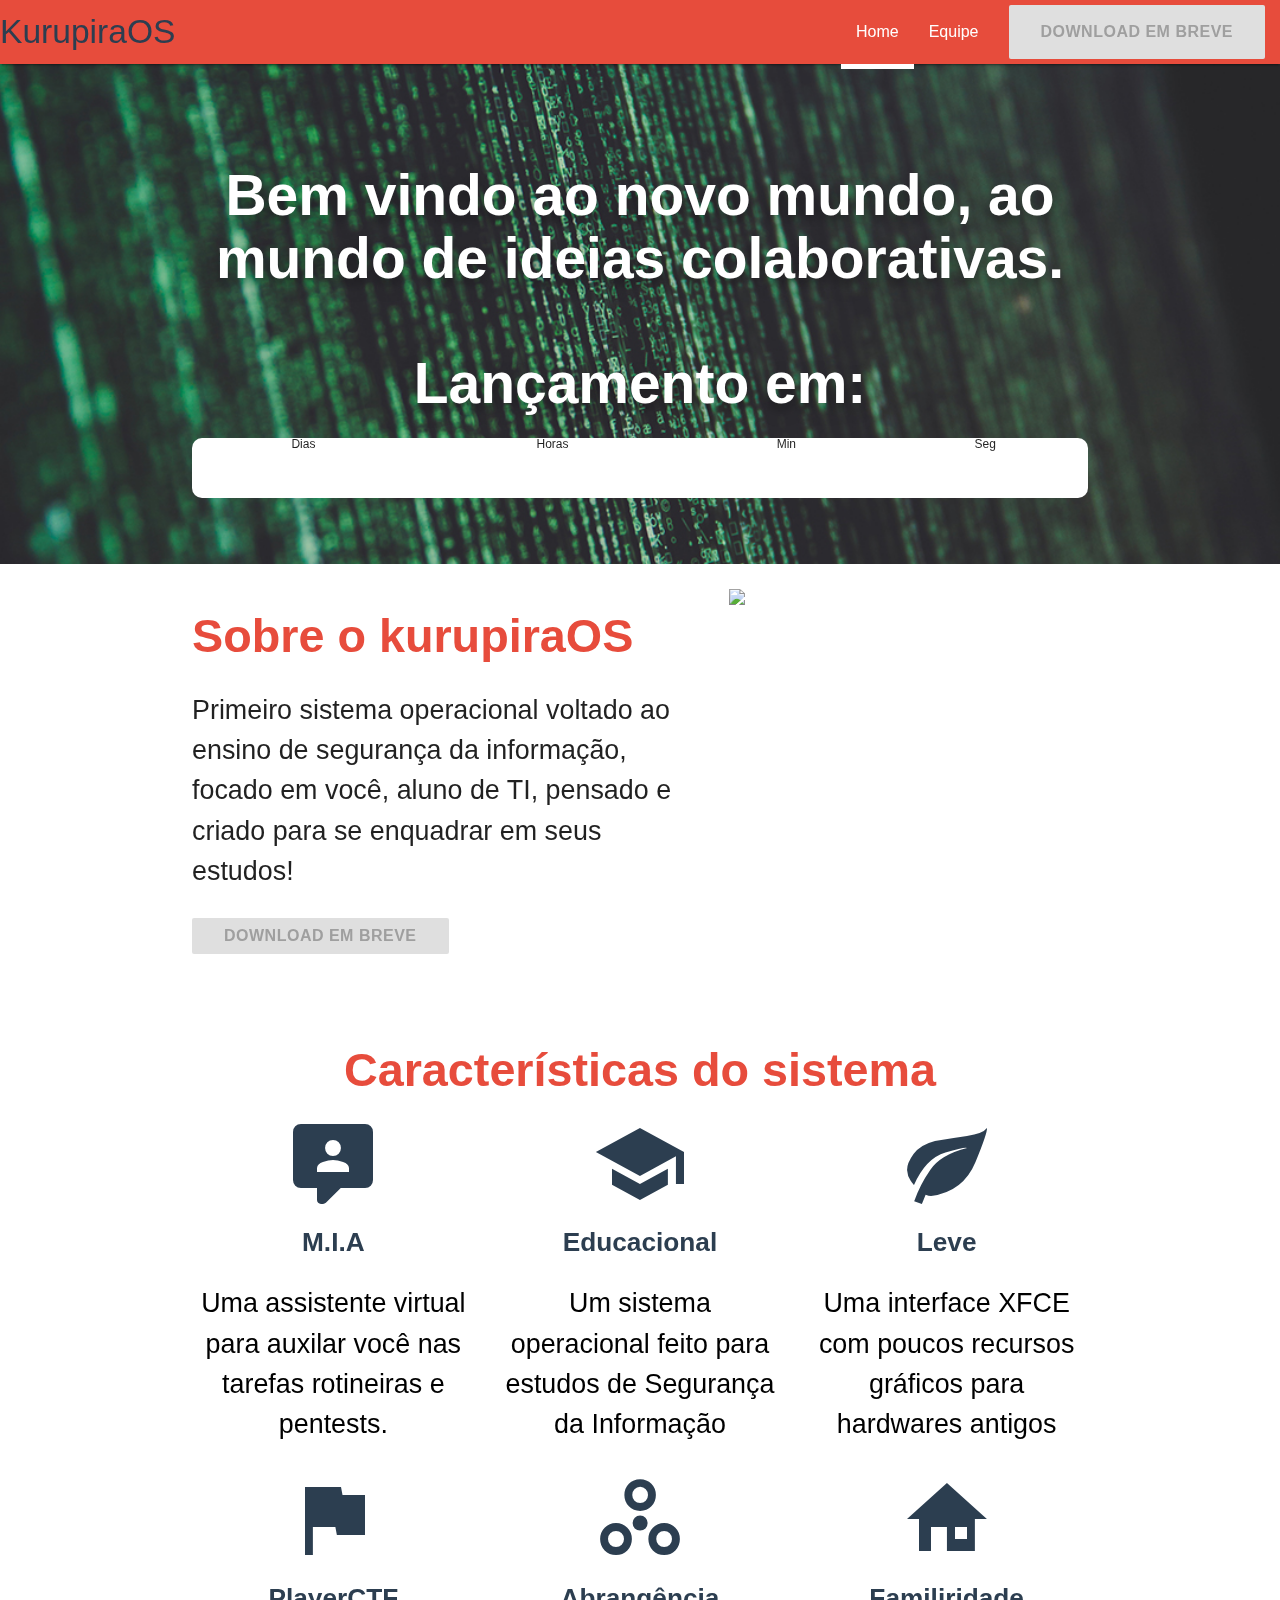
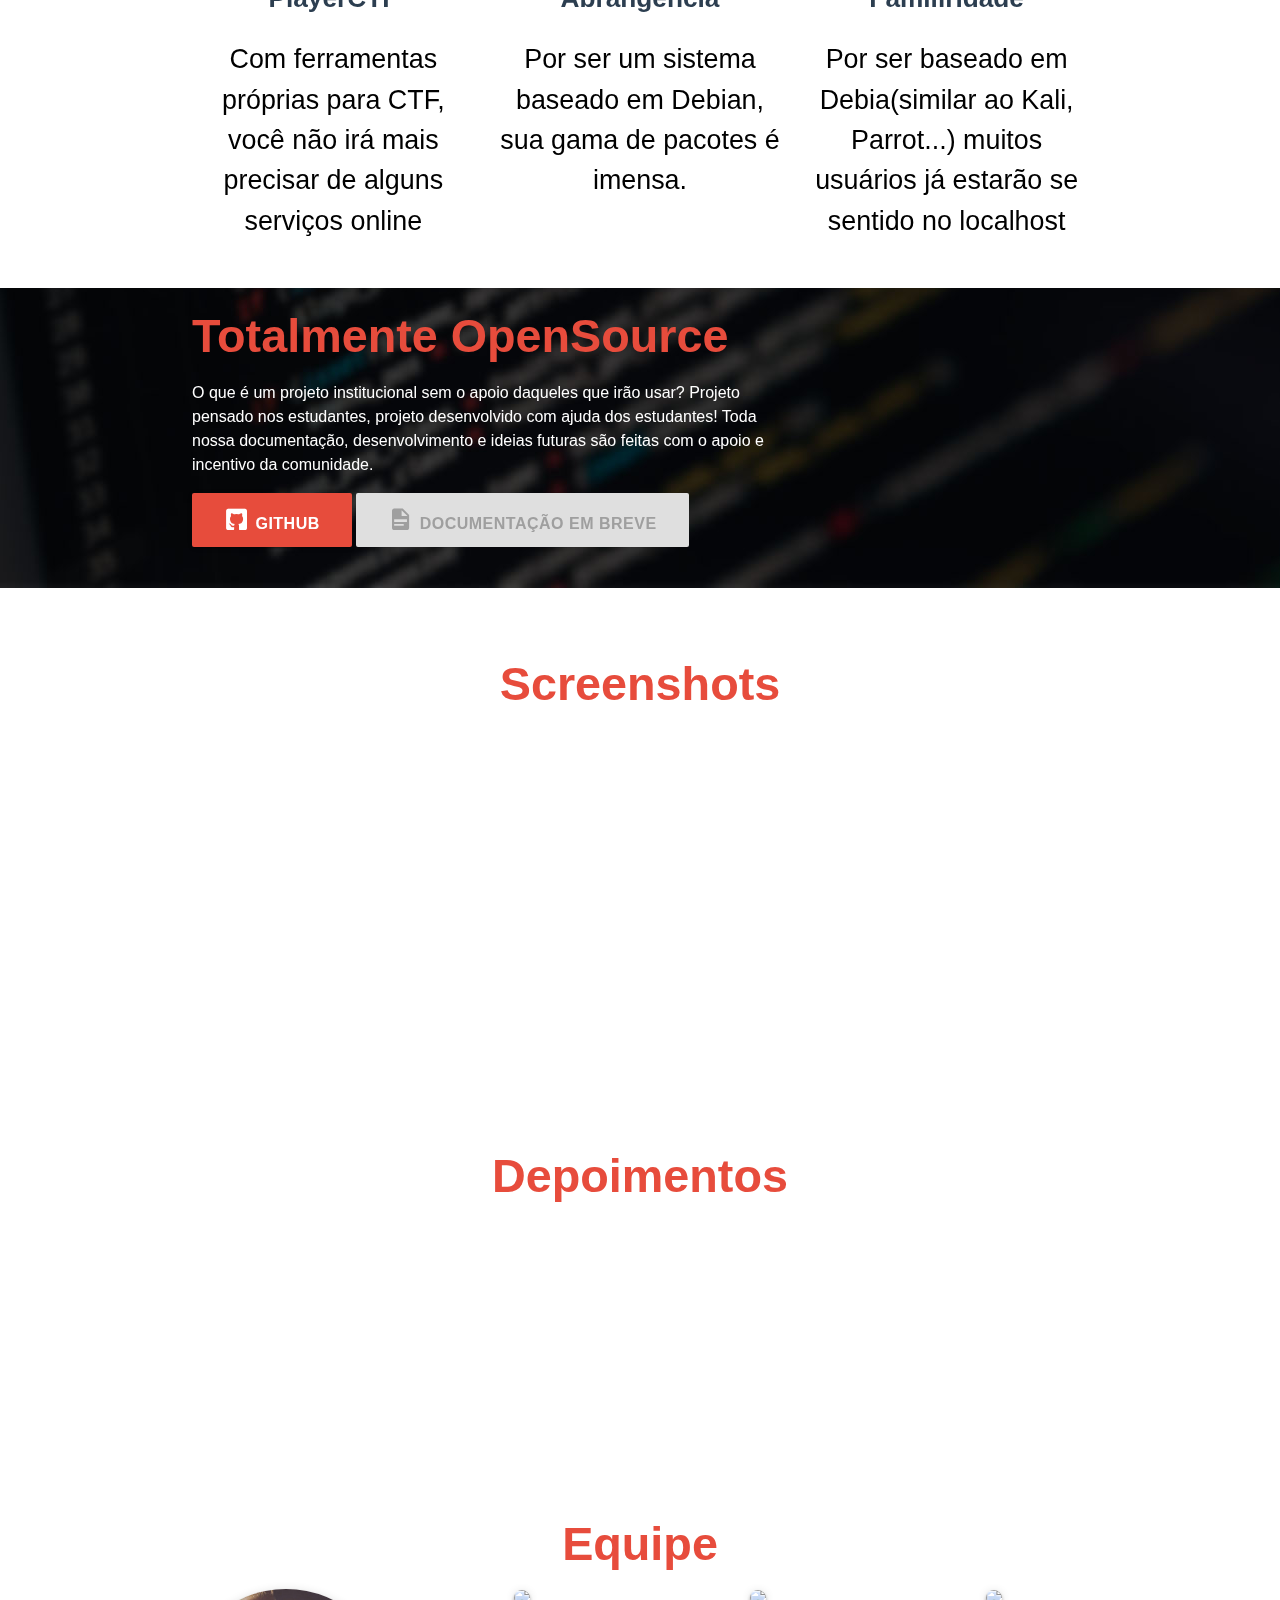
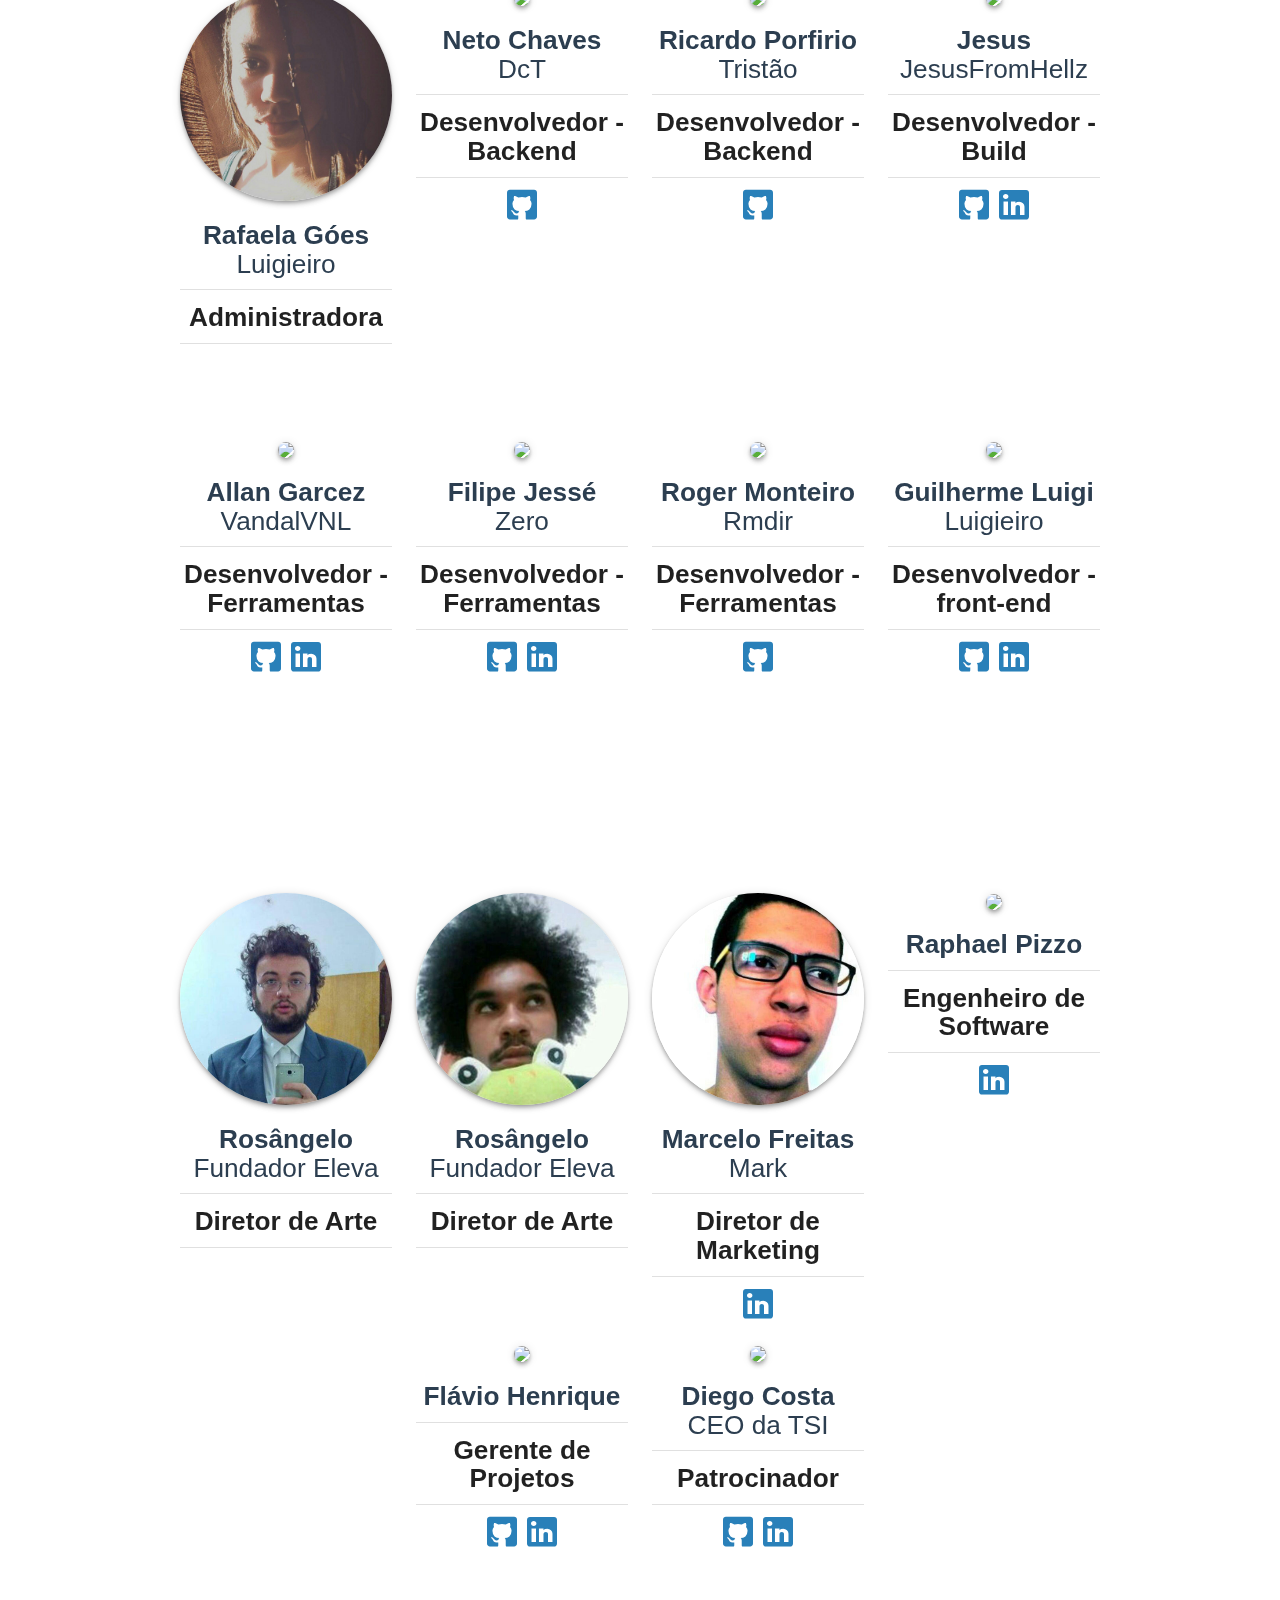
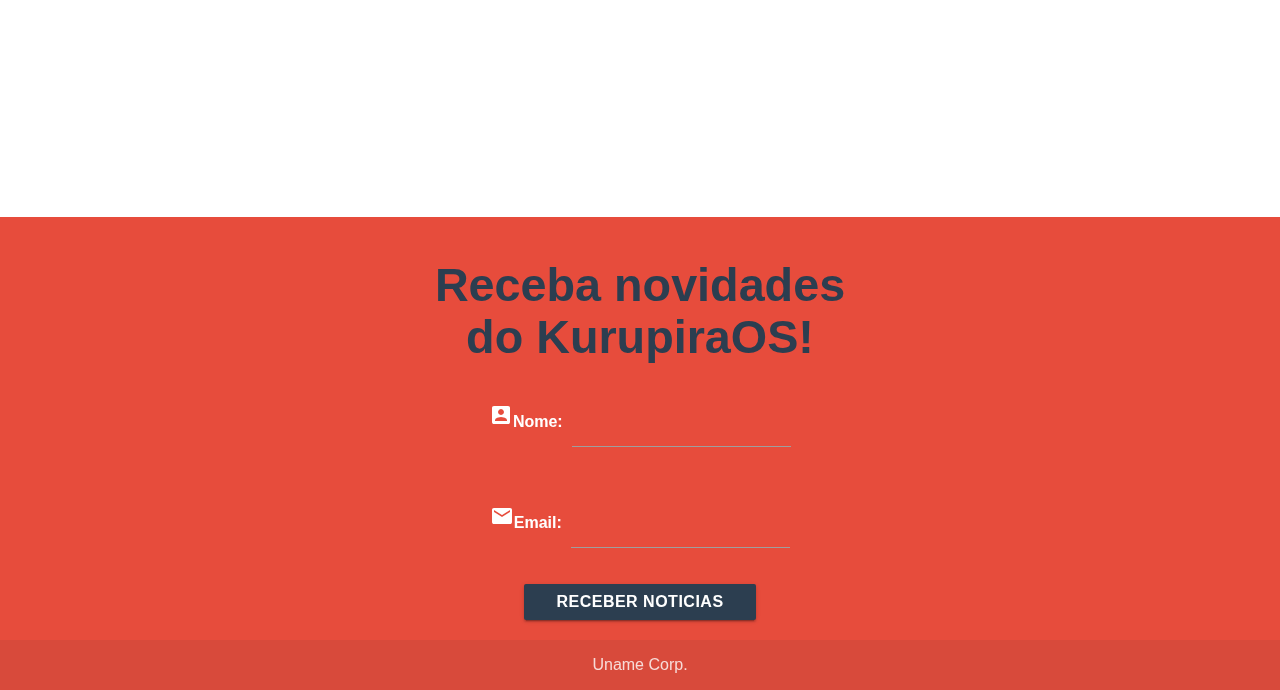
==== commit b748e704: "Correções de textos e layout" ====
--- a/index.html
+++ b/index.html
@@ -20,9 +20,9 @@
                 <div class="nav-wrapper">
                     <a href="#!" class="brand-logo left">KurupiraOS</a>
                     <ul class="right">
-                        <li class=""><a class="active" href="#">Home</a></li>
-                        <li class=""><a href="#">Equipe</a></li>
-                        <li class=""><a href="#">Docs & Tools</a></li>
+                        <li><a class="active" href="#">Home</a></li>
+                        <li><a href="#equipe">Equipe</a></li>
+                        <!-- <li><a href="">Docs & Tools</a></li> SAIRÁ NA VERSÃO FINAL -->
                         <li><a href="#" class="waves-effect waves-light btn-large k-cian-darken font-semibold disabled">DOWNLOAD EM BREVE</a></li>
                     </ul>
                 </div>
@@ -38,7 +38,7 @@
                     <br><br>
                     Lançamento em:
                 </h2>
-                <div class="contagem white">
+                <div class="contagem white"> <!-- contador pro Lançamento -->
                     <table>
                         <tr>
                             <td>
@@ -198,12 +198,140 @@
         <br><br>
 
         <!-- equipe -->
-        <section class="container">
+        <section id="equipe" class="container">
             <article class="row center">
                 <h3 class="k-red-text font-bold">Equipe</h3>
-
                 <div class="row">
-                    <div class="col s6 m3"> <!-- Luigi -->
+                    <div class="col s6 m3 equipe-avatar"> <!-- Rafaela -->
+                        <img class="circle responsive-img z-depth-2" src="img/equipe/rafaela.jpg">
+                        <h5 class="k-cian-darken-text font-bold">
+                            Rafaela Góes<br>
+                            <spam class="font-thin">Luigieiro</spam>
+                        </h5>
+
+                        <div class="divider"></div>
+
+                        <h5 class="font-bold">
+                            Administradora
+                        </h5>
+
+                        <div class="divider"></div>
+
+                    </div>
+                    <div class="col s6 m3 equipe-avatar"> <!-- Neto -->
+                        <img class="circle responsive-img z-depth-2" src="img/equipe/neto.jpg">
+                        <h5 class="k-cian-darken-text font-bold">
+                            Neto Chaves<br>
+                            <spam class="font-thin">DcT</spam>
+                        </h5>
+
+                        <div class="divider"></div>
+
+                        <h5 class="font-bold">
+                            Desenvolvedor - Backend
+                        </h5>
+
+                        <div class="divider"></div>
+
+                        <a href="http://github.com/netochaves" class="mdi mdi-github-box mdi-36px"></a>
+
+                    </div>
+                    <div class="col s6 m3 equipe-avatar"> <!-- Tristão -->
+                        <img class="circle responsive-img z-depth-2" src="img/equipe/ricardo.png">
+                        <h5 class="k-cian-darken-text font-bold">
+                            Ricardo Porfirio<br>
+                            <spam class="font-thin">Tristão</spam>
+                        </h5>
+
+                        <div class="divider"></div>
+
+                        <h5 class="font-bold">
+                            Desenvolvedor - Backend
+                        </h5>
+
+                        <div class="divider"></div>
+
+                        <a href="https://github.com/ricardoporfirio" class="mdi mdi-github-box mdi-36px" target="_blank"></a>
+
+                    </div>
+                    <div class="col s6 m3 equipe-avatar"> <!-- Jesus -->
+                        <img class="circle responsive-img z-depth-2" src="img/equipe/jesus.jpg">
+                        <h5 class="k-cian-darken-text font-bold">
+                            Jesus<br>
+                            <spam class="font-thin">JesusFromHellz</spam>
+                        </h5>
+
+                        <div class="divider"></div>
+
+                        <h5 class="font-bold">
+                            Desenvolvedor - Build
+                        </h5>
+
+                        <div class="divider"></div>
+
+                        <a href="http://github.com/jesusfromhellz" class="mdi mdi-github-box mdi-36px"  target="_blank"></a>
+                        <a href="https://www.linkedin.com/in/andersonjsantos" class="mdi mdi-linkedin-box mdi-36px"  target="_blank"></a>
+
+                    </div>
+                </div>
+                <div class="row">
+                    <div class="col s6 m3 equipe-avatar"> <!-- Vandal -->
+                        <img class="circle responsive-img z-depth-2" src="img/equipe/vandal.jpg">
+                        <h5 class="k-cian-darken-text font-bold">
+                            Allan Garcez<br>
+                            <spam class="font-thin">VandalVNL</spam>
+                        </h5>
+
+                        <div class="divider"></div>
+
+                        <h5 class="font-bold">
+                            Desenvolvedor - Ferramentas
+                        </h5>
+
+                        <div class="divider"></div>
+
+                        <a href="https://github.com/vandalvnl" class="mdi mdi-github-box mdi-36px" target="_blank"></a>
+                        <a href="https://www.linkedin.com/in/allan-garcez-136a83a3/" class="mdi mdi-linkedin-box mdi-36px" target="_blank"></a>
+
+                    </div>
+                    <div class="col s6 m3 equipe-avatar"> <!-- Zero -->
+                        <img class="circle responsive-img z-depth-2" src="img/equipe/zero.jpg">
+                        <h5 class="k-cian-darken-text font-bold">
+                            Filipe Jessé<br>
+                            <spam class="font-thin">Zero</spam>
+                        </h5>
+
+                        <div class="divider"></div>
+
+                        <h5 class="font-bold">
+                            Desenvolvedor - Ferramentas
+                        </h5>
+
+                        <div class="divider"></div>
+
+                        <a href="http://zero10101.github.io" class="mdi mdi-github-box mdi-36px" target="_blank"></a>
+                        <a href="https://www.linkedin.com/in/filipe-jesse" class="mdi mdi-linkedin-box mdi-36px" target="_blank"></a>
+
+                    </div>
+                    <div class="col s6 m3 equipe-avatar"> <!-- Roger -->
+                        <img class="circle responsive-img z-depth-2" src="img/equipe/roger.jpg">
+                        <h5 class="k-cian-darken-text font-bold">
+                            Roger Monteiro<br>
+                            <spam class="font-thin">Rmdir</spam>
+                        </h5>
+
+                        <div class="divider"></div>
+
+                        <h5 class="font-bold">
+                            Desenvolvedor - Ferramentas
+                        </h5>
+
+                        <div class="divider"></div>
+
+                        <a href="http://github.com/RogerMonteiro124" class="mdi mdi-github-box mdi-36px" target="_blank"></a>
+
+                    </div>
+                    <div class="col s6 m3 equipe-avatar"> <!-- Luigi -->
                         <img class="circle responsive-img z-depth-2" src="img/equipe/luigi.png">
                         <h5 class="k-cian-darken-text font-bold">
                             Guilherme Luigi<br>
@@ -221,44 +349,78 @@
                         <a href="" class="mdi mdi-linkedin-box mdi-36px"  target="_blank"></a>
 
                     </div>
-                    <div class="col s6 m3"> <!-- Jesus -->
-                        <img class="circle responsive-img z-depth-2" src="img/equipe/jesus.jpg">
-                        <h5 class="k-cian-darken-text font-bold">
-                            Jesus<br>
-                            <spam class="font-thin">JesusFromHellz</spam>
-                        </h5>
-
-                        <div class="divider"></div>
-
-                        <h5 class="font-bold">
-                            Desenvolvedor - Build
-                        </h5>
-
-                        <div class="divider"></div>
-
-                        <a href="http://github.com/jesusfromhellz" class="mdi mdi-github-box mdi-36px"  target="_blank"></a>
-                        <a href="https://www.linkedin.com/in/andersonjsantos" class="mdi mdi-linkedin-box mdi-36px"  target="_blank"></a>
-
-                    </div>
-                    <div class="col s6 m3"> <!-- Tristão -->
-                        <img class="circle responsive-img z-depth-2" src="img/equipe/ricardo.png">
-                        <h5 class="k-cian-darken-text font-bold">
-                            Ricardo Porfirio<br>
-                            <spam class="font-thin">Tristão</spam>
-                        </h5>
-
-                        <div class="divider"></div>
-
-                        <h5 class="font-bold">
-                            Desenvolvedor - Backend
-                        </h5>
-
-                        <div class="divider"></div>
-
-                        <a href="https://github.com/ricardoporfirio" class="mdi mdi-github-box mdi-36px" target="_blank"></a>
-
-                    </div>
-                    <div class="col s6 m3"> <!-- Flavio -->
+                </div>
+                <div class="row">
+                    <div class="col s6 m3 equipe-avatar"> <!-- Paulo -->
+                        <img class="circle responsive-img z-depth-2" src="img/equipe/paulo.jpg">
+                        <h5 class="k-cian-darken-text font-bold">
+                            Rosângelo<br>
+                            <spam class="font-thin">Fundador Eleva</spam>
+                        </h5>
+
+                        <div class="divider"></div>
+
+                        <h5 class="font-bold">
+                            Diretor de Arte
+                        </h5>
+
+                        <div class="divider"></div>
+
+                    </div>
+                    <div class="col s6 m3 equipe-avatar"> <!-- Rosângelo -->
+                        <img class="circle responsive-img z-depth-2" src="img/equipe/rosangelo.jpg">
+                        <h5 class="k-cian-darken-text font-bold">
+                            Rosângelo<br>
+                            <spam class="font-thin">Fundador Eleva</spam>
+                        </h5>
+
+                        <div class="divider"></div>
+
+                        <h5 class="font-bold">
+                            Diretor de Arte
+                        </h5>
+
+                        <div class="divider"></div>
+
+                    </div>
+                    <div class="col s6 m3 equipe-avatar"> <!-- Marcelo -->
+                        <img class="circle responsive-img z-depth-2" src="img/equipe/marcelo.jpg">
+                        <h5 class="k-cian-darken-text font-bold">
+                            Marcelo Freitas<br>
+                            <spam class="font-thin">Mark</spam>
+                        </h5>
+
+                        <div class="divider"></div>
+
+                        <h5 class="font-bold">
+                            Diretor de Marketing
+                        </h5>
+
+                        <div class="divider"></div>
+
+                        <a href="https://www.linkedin.com/in/marceloeafreitas" class="mdi mdi-linkedin-box mdi-36px"></a>
+
+                    </div>
+                    <div class="col s6 m3 equipe-avatar"> <!-- Pizzo -->
+                        <img class="circle responsive-img z-depth-2" src="img/equipe/pizzo.jpg">
+                        <h5 class="k-cian-darken-text font-bold">
+                            Raphael Pizzo<b>
+                        </h5>
+
+                        <div class="divider"></div>
+
+                        <h5 class="font-bold">
+                            Engenheiro de Software
+                        </h5>
+
+                        <div class="divider"></div>
+
+                        <a href="https://www.linkedin.com/in/raphael-pizzo-bba19649" class="mdi mdi-linkedin-box mdi-36px" target="_blank"></a>
+
+                    </div>
+                </div>
+                <div class="row">
+                    <div class="col s6 m3 offset-m3 equipe-avatar"> <!-- Flavio -->
                         <img class="circle responsive-img z-depth-2" src="img/equipe/flavio.jpg">
                         <h5 class="k-cian-darken-text font-bold">
                             Flávio Henrique<br>
@@ -276,28 +438,7 @@
                         <a href="" class="mdi mdi-linkedin-box mdi-36px"></a>
 
                     </div>
-                </div>
-                <div class="row">
-                    <div class="col s6 m3"> <!-- Vandal -->
-                        <img class="circle responsive-img z-depth-2" src="img/equipe/vandal.jpg">
-                        <h5 class="k-cian-darken-text font-bold">
-                            Allan Garcez<br>
-                            <spam class="font-thin">VandalVNL</spam>
-                        </h5>
-
-                        <div class="divider"></div>
-
-                        <h5 class="font-bold">
-                            Desenvolvedor - Ferramentas
-                        </h5>
-
-                        <div class="divider"></div>
-
-                        <a href="https://github.com/vandalvnl" class="mdi mdi-github-box mdi-36px" target="_blank"></a>
-                        <a href="https://www.linkedin.com/in/allan-garcez-136a83a3/" class="mdi mdi-linkedin-box mdi-36px" target="_blank"></a>
-
-                    </div>
-                    <div class="col s6 m3"> <!-- Diego -->
+                    <div class="col s6 m3 equipe-avatar"> <!-- Diego -->
                         <img class="circle responsive-img z-depth-2" src="img/equipe/diego.jpg">
                         <h5 class="k-cian-darken-text font-bold">
                             Diego Costa<br>
@@ -316,153 +457,6 @@
                         <a href="https://www.linkedin.com/in/diegooocosta" class="mdi mdi-linkedin-box mdi-36px" target="_blank"></a>
 
                     </div>
-                    <div class="col s6 m3"> <!-- Pizzo -->
-                        <img class="circle responsive-img z-depth-2" src="img/equipe/pizzo.jpg">
-                        <h5 class="k-cian-darken-text font-bold">
-                            Raphael Pizzo<b>
-                        </h5>
-
-                        <div class="divider"></div>
-
-                        <h5 class="font-bold">
-                            Engenheiro de Software
-                        </h5>
-
-                        <div class="divider"></div>
-
-                        <a href="https://www.linkedin.com/in/raphael-pizzo-bba19649" class="mdi mdi-linkedin-box mdi-36px" target="_blank"></a>
-
-                    </div>
-                    <div class="col s6 m3"> <!-- Zero -->
-                        <img class="circle responsive-img z-depth-2" src="img/equipe/zero.jpg">
-                        <h5 class="k-cian-darken-text font-bold">
-                            Filipe Jessé<br>
-                            <spam class="font-thin">Zero</spam>
-                        </h5>
-
-                        <div class="divider"></div>
-
-                        <h5 class="font-bold">
-                            Desenvolvedor - Ferramentas
-                        </h5>
-
-                        <div class="divider"></div>
-
-                        <a href="http://zero10101.github.io" class="mdi mdi-github-box mdi-36px" target="_blank"></a>
-                        <a href="https://www.linkedin.com/in/filipe-jesse" class="mdi mdi-linkedin-box mdi-36px" target="_blank"></a>
-
-                    </div>
-                </div>
-                <div class="row">
-                    <div class="col s6 m3"> <!-- Neto -->
-                        <img class="circle responsive-img z-depth-2" src="img/equipe/neto.jpg">
-                        <h5 class="k-cian-darken-text font-bold">
-                            Neto Chaves<br>
-                            <spam class="font-thin">DcT</spam>
-                        </h5>
-
-                        <div class="divider"></div>
-
-                        <h5 class="font-bold">
-                            Desenvolvedor - Backend
-                        </h5>
-
-                        <div class="divider"></div>
-
-                        <a href="http://github.com/netochaves" class="mdi mdi-github-box mdi-36px"></a>
-
-                    </div>
-                    <div class="col s6 m3"> <!-- Roger -->
-                        <img class="circle responsive-img z-depth-2" src="img/equipe/roger.jpg">
-                        <h5 class="k-cian-darken-text font-bold">
-                            Roger Monteiro<br>
-                            <spam class="font-thin">Rmdir</spam>
-                        </h5>
-
-                        <div class="divider"></div>
-
-                        <h5 class="font-bold">
-                            Desenvolvedor - Ferramentas
-                        </h5>
-
-                        <div class="divider"></div>
-
-                        <a href="http://github.com/RogerMonteiro124" class="mdi mdi-github-box mdi-36px" target="_blank"></a>
-
-                    </div>
-                    
-                    <div class="col s6 m3"> <!-- Marcelo -->
-                        <img class="circle responsive-img z-depth-2" src="img/equipe/marcelo.jpg">
-                        <h5 class="k-cian-darken-text font-bold">
-                            Marcelo Freitas<br>
-                            <spam class="font-thin">Mark</spam>
-                        </h5>
-
-                        <div class="divider"></div>
-
-                        <h5 class="font-bold">
-                            Diretor de Marketing
-                        </h5>
-
-                        <div class="divider"></div>
-
-                        <a href="https://www.linkedin.com/in/marceloeafreitas" class="mdi mdi-linkedin-box mdi-36px"></a>
-
-                    </div>
-                    
-                    <div class="col s6 m3"> <!-- Rafaela -->
-                        <img class="circle responsive-img z-depth-2" src="img/equipe/rafaela.jpg">
-                        <h5 class="k-cian-darken-text font-bold">
-                            Rafaela Góes<br>
-                            <spam class="font-thin">Luigieiro</spam>
-                        </h5>
-
-                        <div class="divider"></div>
-
-                        <h5 class="font-bold">
-                            Administradora
-                        </h5>
-
-                        <div class="divider"></div>
-
-                    </div>
-                    
-                </div>
-                <div class="row">
- 
-                    <div class="col s6 offset-m3 m3"> <!-- Paulo -->
-                        <img class="circle responsive-img z-depth-2" src="img/equipe/paulo.jpg">
-                        <h5 class="k-cian-darken-text font-bold">
-                            Rosângelo<br>
-                            <spam class="font-thin">Fundador Eleva</spam>
-                        </h5>
-
-                        <div class="divider"></div>
-
-                        <h5 class="font-bold">
-                            Diretor de arte
-                        </h5>
-
-                        <div class="divider"></div>
-
-                    </div>
-                    <div class="col s6 m3"> <!-- Rosângelo -->
-                        <img class="circle responsive-img z-depth-2" src="img/equipe/rosangelo.jpg">
-                        <h5 class="k-cian-darken-text font-bold">
-                            Rosângelo<br>
-                            <spam class="font-thin">Fundador Eleva</spam>
-                        </h5>
-
-                        <div class="divider"></div>
-
-                        <h5 class="font-bold">
-                            Dev. front-end
-                        </h5>
-
-                        <div class="divider"></div>
-
-                    </div>
- 
                 </div>
 
             </article>
--- a/css/implements.css
+++ b/css/implements.css
@@ -346,6 +346,12 @@
 }
 
 
+/* equipe edits */
+
+.equipe-avatar{
+    height: 27rem;
+}
+
 /* forms edits */
 
 .input-field label { 
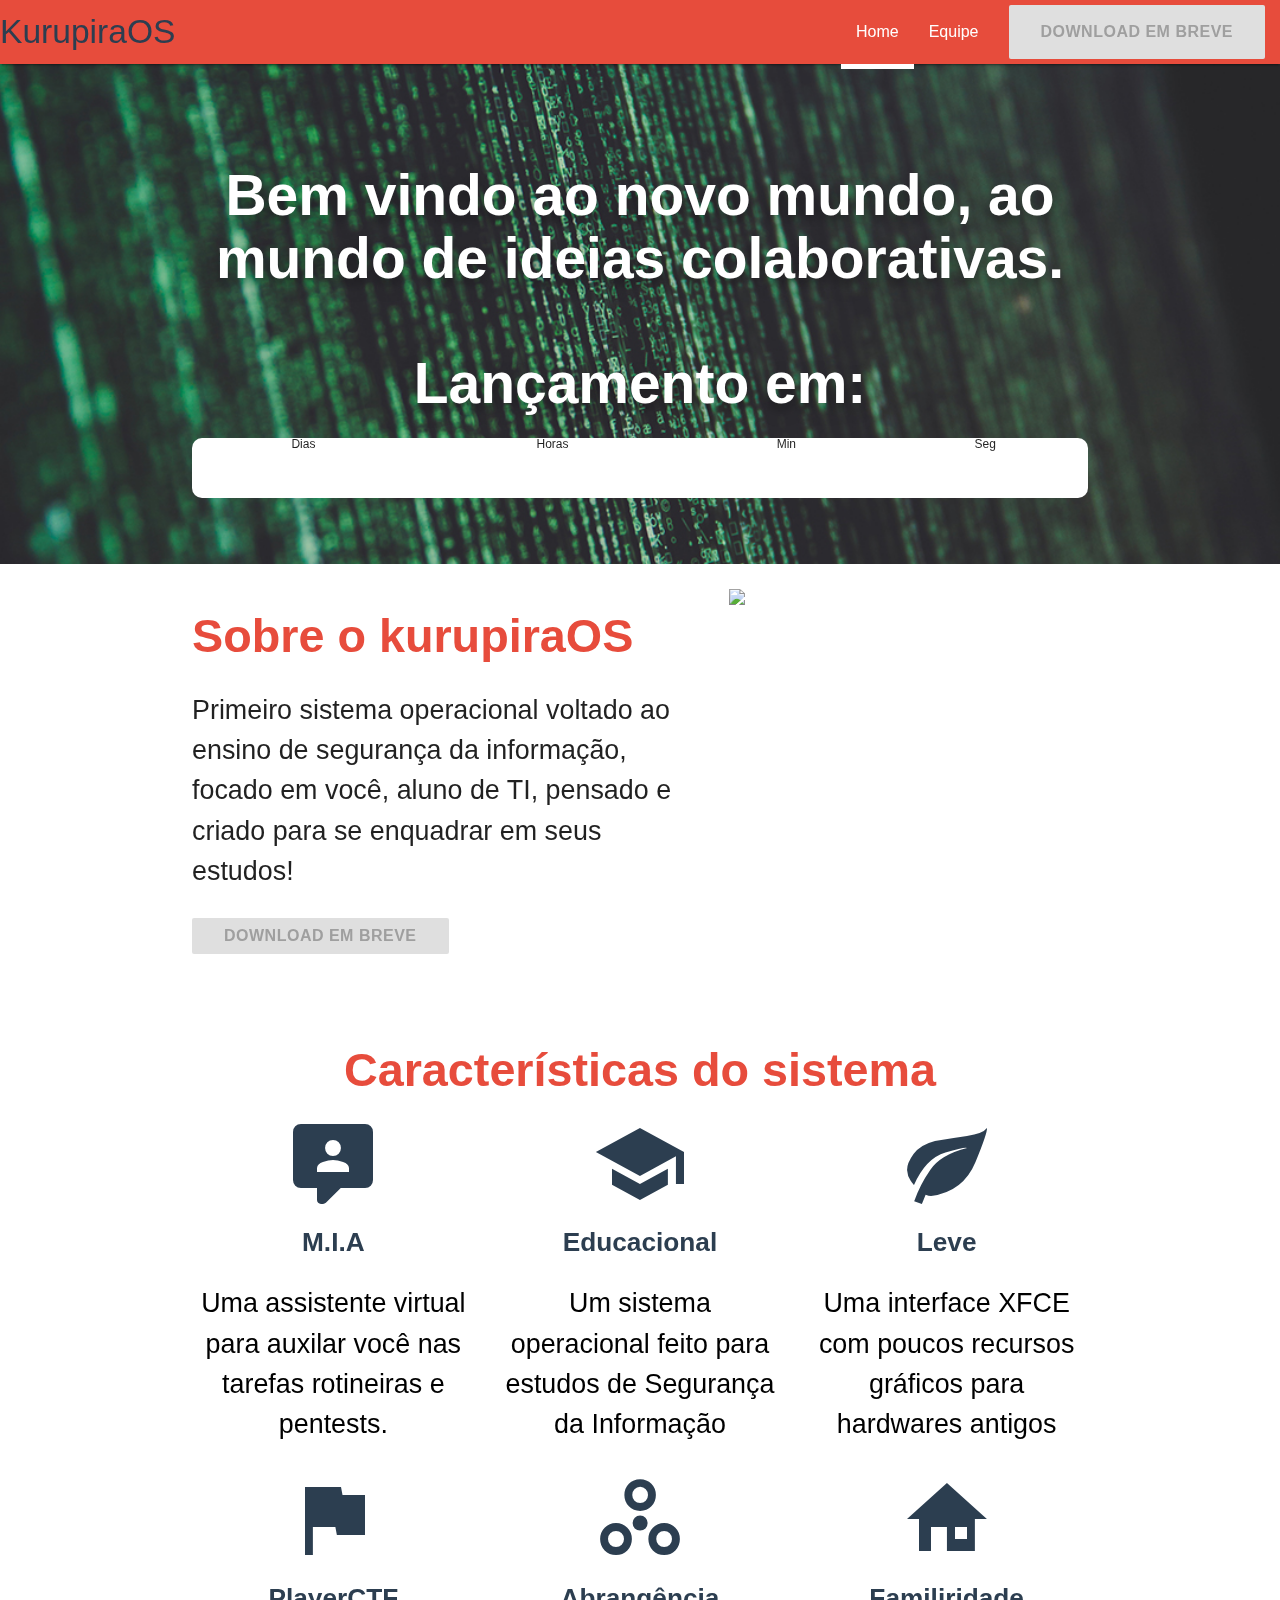
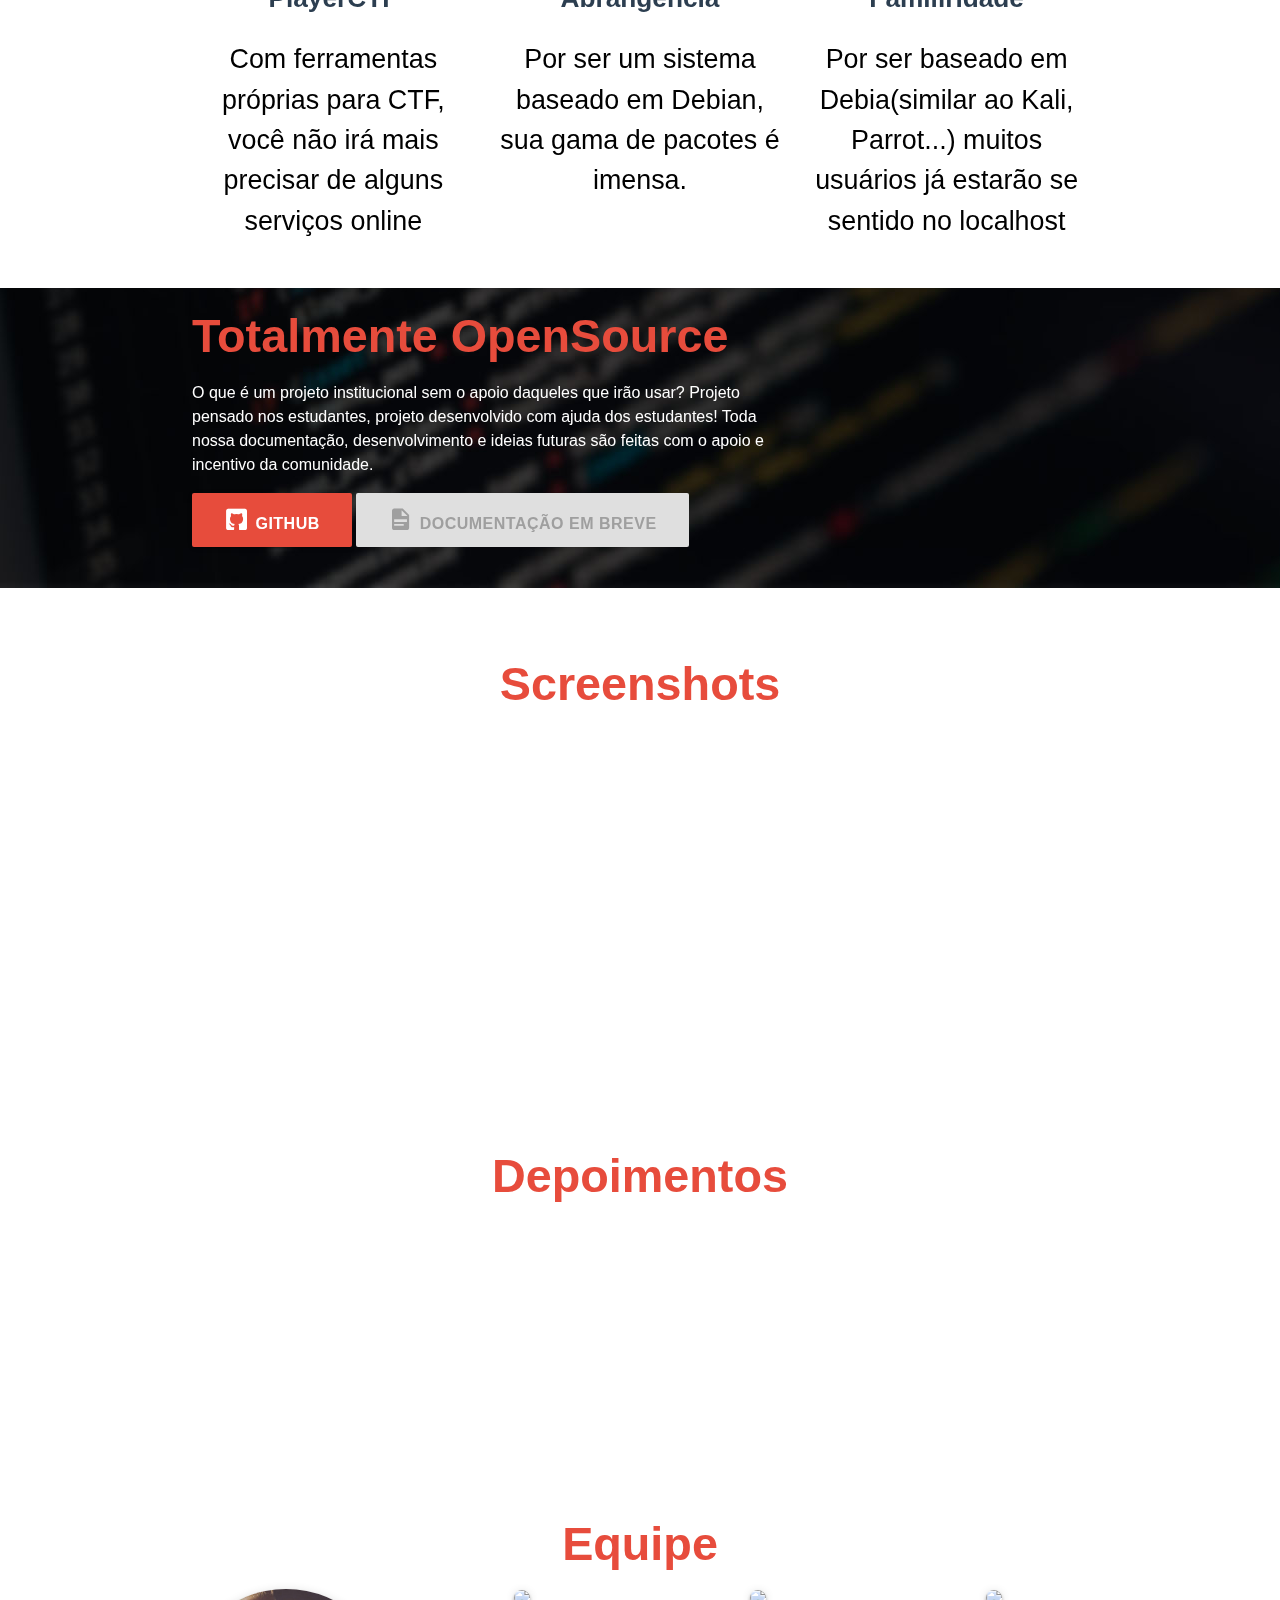
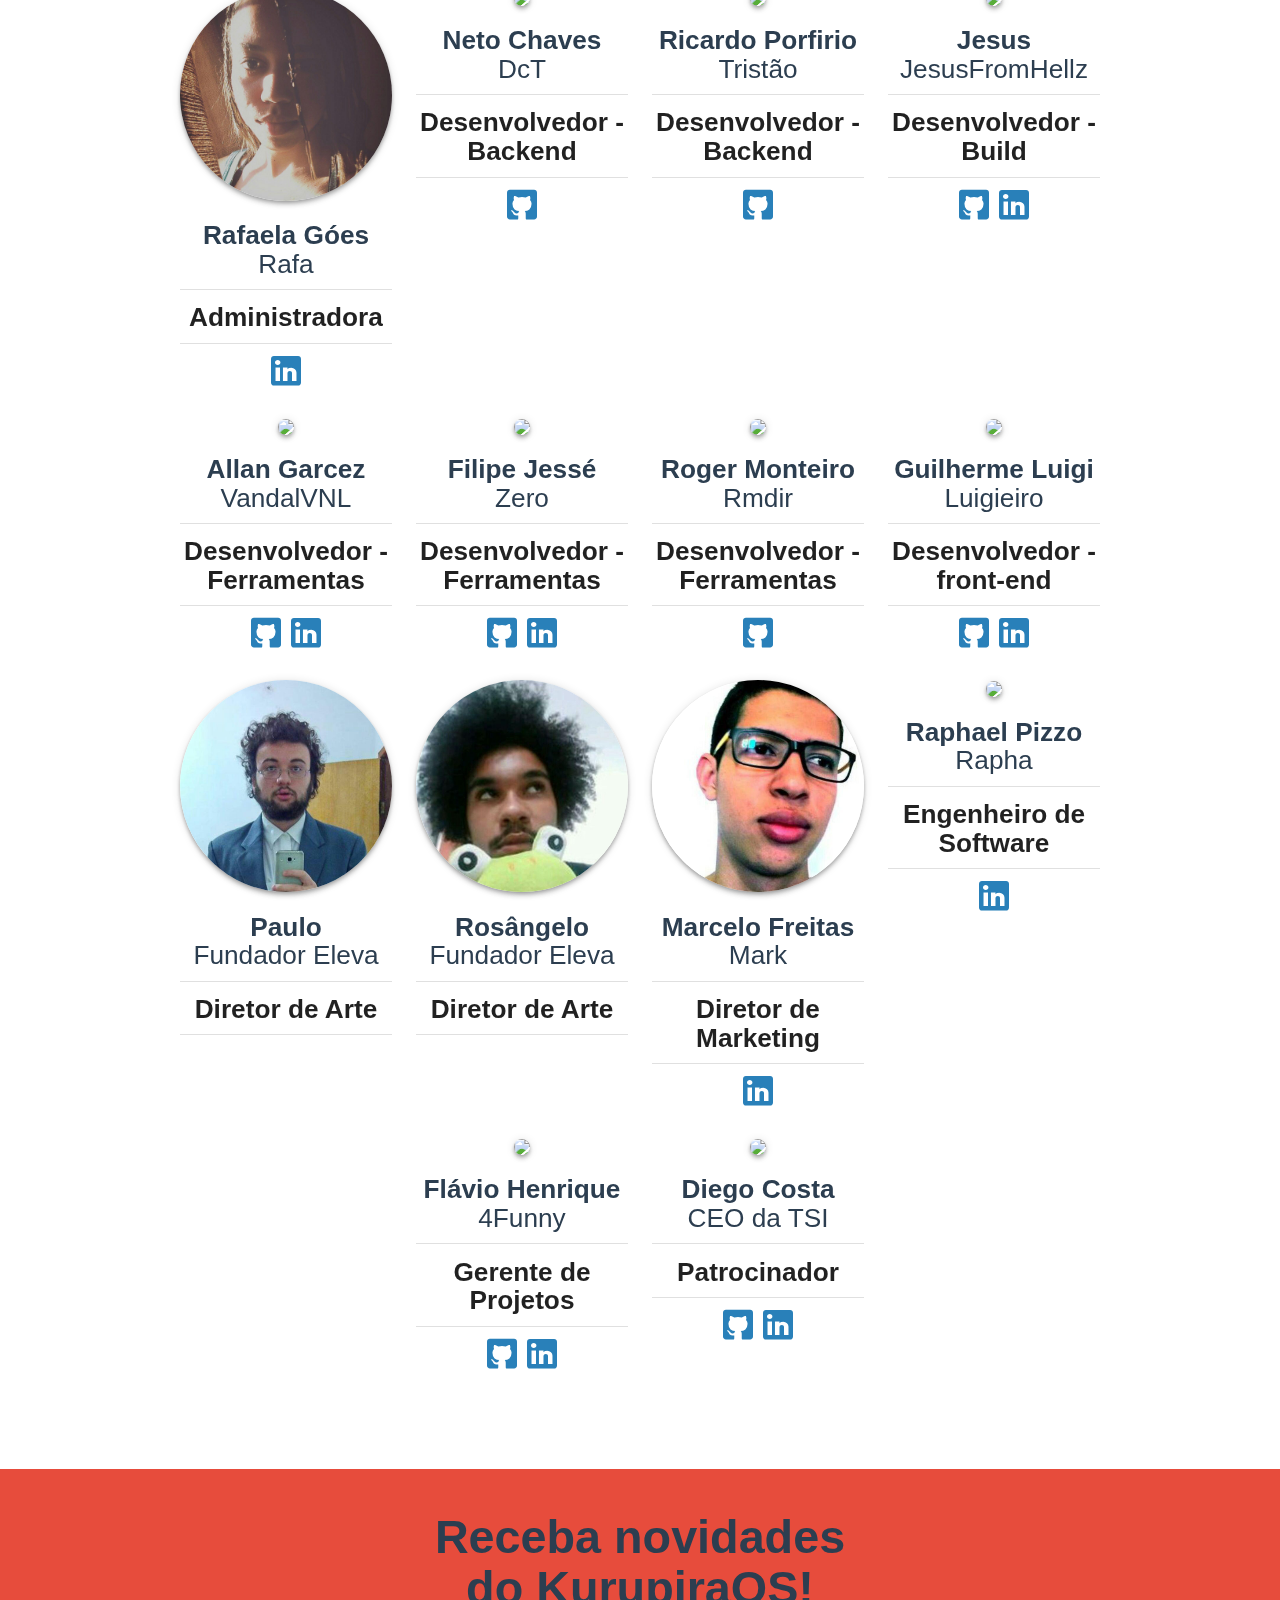
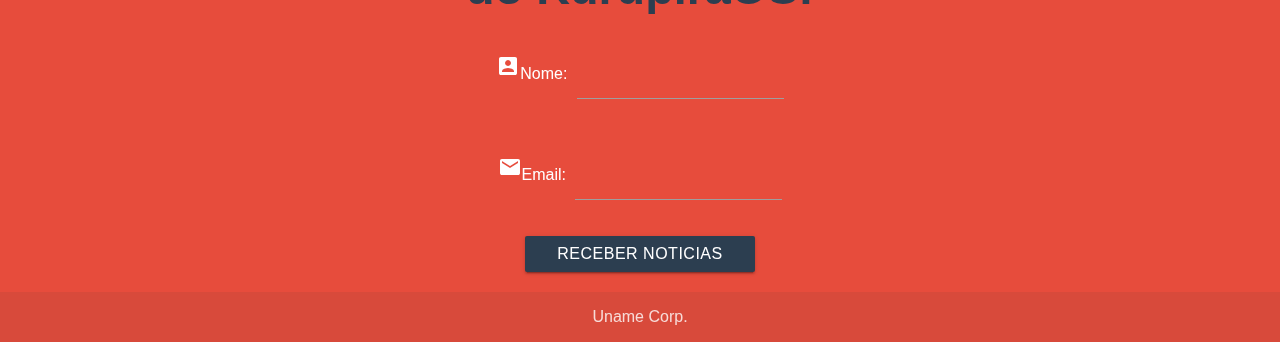
==== commit 8295bf3e: "correção de bug na navbar" ====
--- a/index.html
+++ b/index.html
@@ -2,7 +2,7 @@
 <html>
     <head>
         <meta charset="UTF-8">
-        <meta name="viewport" content="width=device-width, initial-scale=1.0"/>
+        <meta name="viewport" content="initial-scale=1, maximum-scale=1">
         <!-- hacker amigo não invade os parceiros -->
         <!--Import Google Icon Font-->
         <link href="http://fonts.googleapis.com/icon?family=Material+Icons" rel="stylesheet">
@@ -12,7 +12,7 @@
         <link type="text/css" rel="stylesheet" href="css/implements.css"  media="screen,projection"/>
     </head>
 
-    <body>
+    <body class="white">
 
         <!-- navbar -->
         <div class="navbar-fixed">
@@ -23,7 +23,7 @@
                         <li><a class="active" href="#">Home</a></li>
                         <li><a href="#equipe">Equipe</a></li>
                         <!-- <li><a href="">Docs & Tools</a></li> SAIRÁ NA VERSÃO FINAL -->
-                        <li><a href="#" class="waves-effect waves-light btn-large k-cian-darken font-semibold disabled">DOWNLOAD EM BREVE</a></li>
+                        <li><a href="#" class="waves-effect waves-light btn-large k-cian-darken font-semibold disabled hide-on-small-only">DOWNLOAD EM BREVE</a></li>
                     </ul>
                 </div>
             </nav>
@@ -202,11 +202,11 @@
             <article class="row center">
                 <h3 class="k-red-text font-bold">Equipe</h3>
                 <div class="row">
-                    <div class="col s6 m3 equipe-avatar"> <!-- Rafaela -->
+                    <div class="col s6 m3"> <!-- Rafaela -->
                         <img class="circle responsive-img z-depth-2" src="img/equipe/rafaela.jpg">
                         <h5 class="k-cian-darken-text font-bold">
                             Rafaela Góes<br>
-                            <spam class="font-thin">Luigieiro</spam>
+                            <spam class="font-thin">Rafa</spam>
                         </h5>
 
                         <div class="divider"></div>
@@ -217,8 +217,10 @@
 
                         <div class="divider"></div>
 
-                    </div>
-                    <div class="col s6 m3 equipe-avatar"> <!-- Neto -->
+                        <a href="https://www.linkedin.com/in/rafaela-g/" class="mdi mdi-linkedin-box mdi-36px" target="_blank"></a>
+
+                    </div>
+                    <div class="col s6 m3"> <!-- Neto -->
                         <img class="circle responsive-img z-depth-2" src="img/equipe/neto.jpg">
                         <h5 class="k-cian-darken-text font-bold">
                             Neto Chaves<br>
@@ -236,7 +238,7 @@
                         <a href="http://github.com/netochaves" class="mdi mdi-github-box mdi-36px"></a>
 
                     </div>
-                    <div class="col s6 m3 equipe-avatar"> <!-- Tristão -->
+                    <div class="col s6 m3"> <!-- Tristão -->
                         <img class="circle responsive-img z-depth-2" src="img/equipe/ricardo.png">
                         <h5 class="k-cian-darken-text font-bold">
                             Ricardo Porfirio<br>
@@ -254,7 +256,7 @@
                         <a href="https://github.com/ricardoporfirio" class="mdi mdi-github-box mdi-36px" target="_blank"></a>
 
                     </div>
-                    <div class="col s6 m3 equipe-avatar"> <!-- Jesus -->
+                    <div class="col s6 m3"> <!-- Jesus -->
                         <img class="circle responsive-img z-depth-2" src="img/equipe/jesus.jpg">
                         <h5 class="k-cian-darken-text font-bold">
                             Jesus<br>
@@ -275,7 +277,7 @@
                     </div>
                 </div>
                 <div class="row">
-                    <div class="col s6 m3 equipe-avatar"> <!-- Vandal -->
+                    <div class="col s6 m3"> <!-- Vandal -->
                         <img class="circle responsive-img z-depth-2" src="img/equipe/vandal.jpg">
                         <h5 class="k-cian-darken-text font-bold">
                             Allan Garcez<br>
@@ -294,7 +296,7 @@
                         <a href="https://www.linkedin.com/in/allan-garcez-136a83a3/" class="mdi mdi-linkedin-box mdi-36px" target="_blank"></a>
 
                     </div>
-                    <div class="col s6 m3 equipe-avatar"> <!-- Zero -->
+                    <div class="col s6 m3"> <!-- Zero -->
                         <img class="circle responsive-img z-depth-2" src="img/equipe/zero.jpg">
                         <h5 class="k-cian-darken-text font-bold">
                             Filipe Jessé<br>
@@ -313,7 +315,7 @@
                         <a href="https://www.linkedin.com/in/filipe-jesse" class="mdi mdi-linkedin-box mdi-36px" target="_blank"></a>
 
                     </div>
-                    <div class="col s6 m3 equipe-avatar"> <!-- Roger -->
+                    <div class="col s6 m3"> <!-- Roger -->
                         <img class="circle responsive-img z-depth-2" src="img/equipe/roger.jpg">
                         <h5 class="k-cian-darken-text font-bold">
                             Roger Monteiro<br>
@@ -331,7 +333,7 @@
                         <a href="http://github.com/RogerMonteiro124" class="mdi mdi-github-box mdi-36px" target="_blank"></a>
 
                     </div>
-                    <div class="col s6 m3 equipe-avatar"> <!-- Luigi -->
+                    <div class="col s6 m3"> <!-- Luigi -->
                         <img class="circle responsive-img z-depth-2" src="img/equipe/luigi.png">
                         <h5 class="k-cian-darken-text font-bold">
                             Guilherme Luigi<br>
@@ -351,8 +353,25 @@
                     </div>
                 </div>
                 <div class="row">
-                    <div class="col s6 m3 equipe-avatar"> <!-- Paulo -->
+                    <div class="col s6 m3"> <!-- Paulo -->
                         <img class="circle responsive-img z-depth-2" src="img/equipe/paulo.jpg">
+                        <h5 class="k-cian-darken-text font-bold">
+                            Paulo<br>
+                            <spam class="font-thin">Fundador Eleva</spam>
+                        </h5>
+
+                        <div class="divider"></div>
+
+                        <h5 class="font-bold">
+                            Diretor de Arte
+                        </h5>
+
+                        <div class="divider"></div>
+                        <br>
+
+                    </div>
+                    <div class="col s6 m3"> <!-- Rosângelo -->
+                        <img class="circle responsive-img z-depth-2" src="img/equipe/rosangelo.jpg">
                         <h5 class="k-cian-darken-text font-bold">
                             Rosângelo<br>
                             <spam class="font-thin">Fundador Eleva</spam>
@@ -365,25 +384,10 @@
                         </h5>
 
                         <div class="divider"></div>
-
-                    </div>
-                    <div class="col s6 m3 equipe-avatar"> <!-- Rosângelo -->
-                        <img class="circle responsive-img z-depth-2" src="img/equipe/rosangelo.jpg">
-                        <h5 class="k-cian-darken-text font-bold">
-                            Rosângelo<br>
-                            <spam class="font-thin">Fundador Eleva</spam>
-                        </h5>
-
-                        <div class="divider"></div>
-
-                        <h5 class="font-bold">
-                            Diretor de Arte
-                        </h5>
-
-                        <div class="divider"></div>
-
-                    </div>
-                    <div class="col s6 m3 equipe-avatar"> <!-- Marcelo -->
+                        <br>
+
+                    </div>
+                    <div class="col s6 m3"> <!-- Marcelo -->
                         <img class="circle responsive-img z-depth-2" src="img/equipe/marcelo.jpg">
                         <h5 class="k-cian-darken-text font-bold">
                             Marcelo Freitas<br>
@@ -401,10 +405,11 @@
                         <a href="https://www.linkedin.com/in/marceloeafreitas" class="mdi mdi-linkedin-box mdi-36px"></a>
 
                     </div>
-                    <div class="col s6 m3 equipe-avatar"> <!-- Pizzo -->
+                    <div class="col s6 m3"> <!-- Pizzo -->
                         <img class="circle responsive-img z-depth-2" src="img/equipe/pizzo.jpg">
                         <h5 class="k-cian-darken-text font-bold">
-                            Raphael Pizzo<b>
+                            Raphael Pizzo<br>
+                            <spam class="font-thin">Rapha</spam>
                         </h5>
 
                         <div class="divider"></div>
@@ -420,10 +425,11 @@
                     </div>
                 </div>
                 <div class="row">
-                    <div class="col s6 m3 offset-m3 equipe-avatar"> <!-- Flavio -->
+                    <div class="col s6 m3 offset-m3"> <!-- Flavio -->
                         <img class="circle responsive-img z-depth-2" src="img/equipe/flavio.jpg">
                         <h5 class="k-cian-darken-text font-bold">
                             Flávio Henrique<br>
+                            <spam class="font-thin">4Funny</spam>
                         </h5>
 
                         <div class="divider"></div>
@@ -438,7 +444,7 @@
                         <a href="" class="mdi mdi-linkedin-box mdi-36px"></a>
 
                     </div>
-                    <div class="col s6 m3 equipe-avatar"> <!-- Diego -->
+                    <div class="col s6 m3"> <!-- Diego -->
                         <img class="circle responsive-img z-depth-2" src="img/equipe/diego.jpg">
                         <h5 class="k-cian-darken-text font-bold">
                             Diego Costa<br>
@@ -461,6 +467,8 @@
 
             </article>
         </section>
+
+        <br><br>
 
         <footer class="page-footer k-red ">
             <div class="container center">
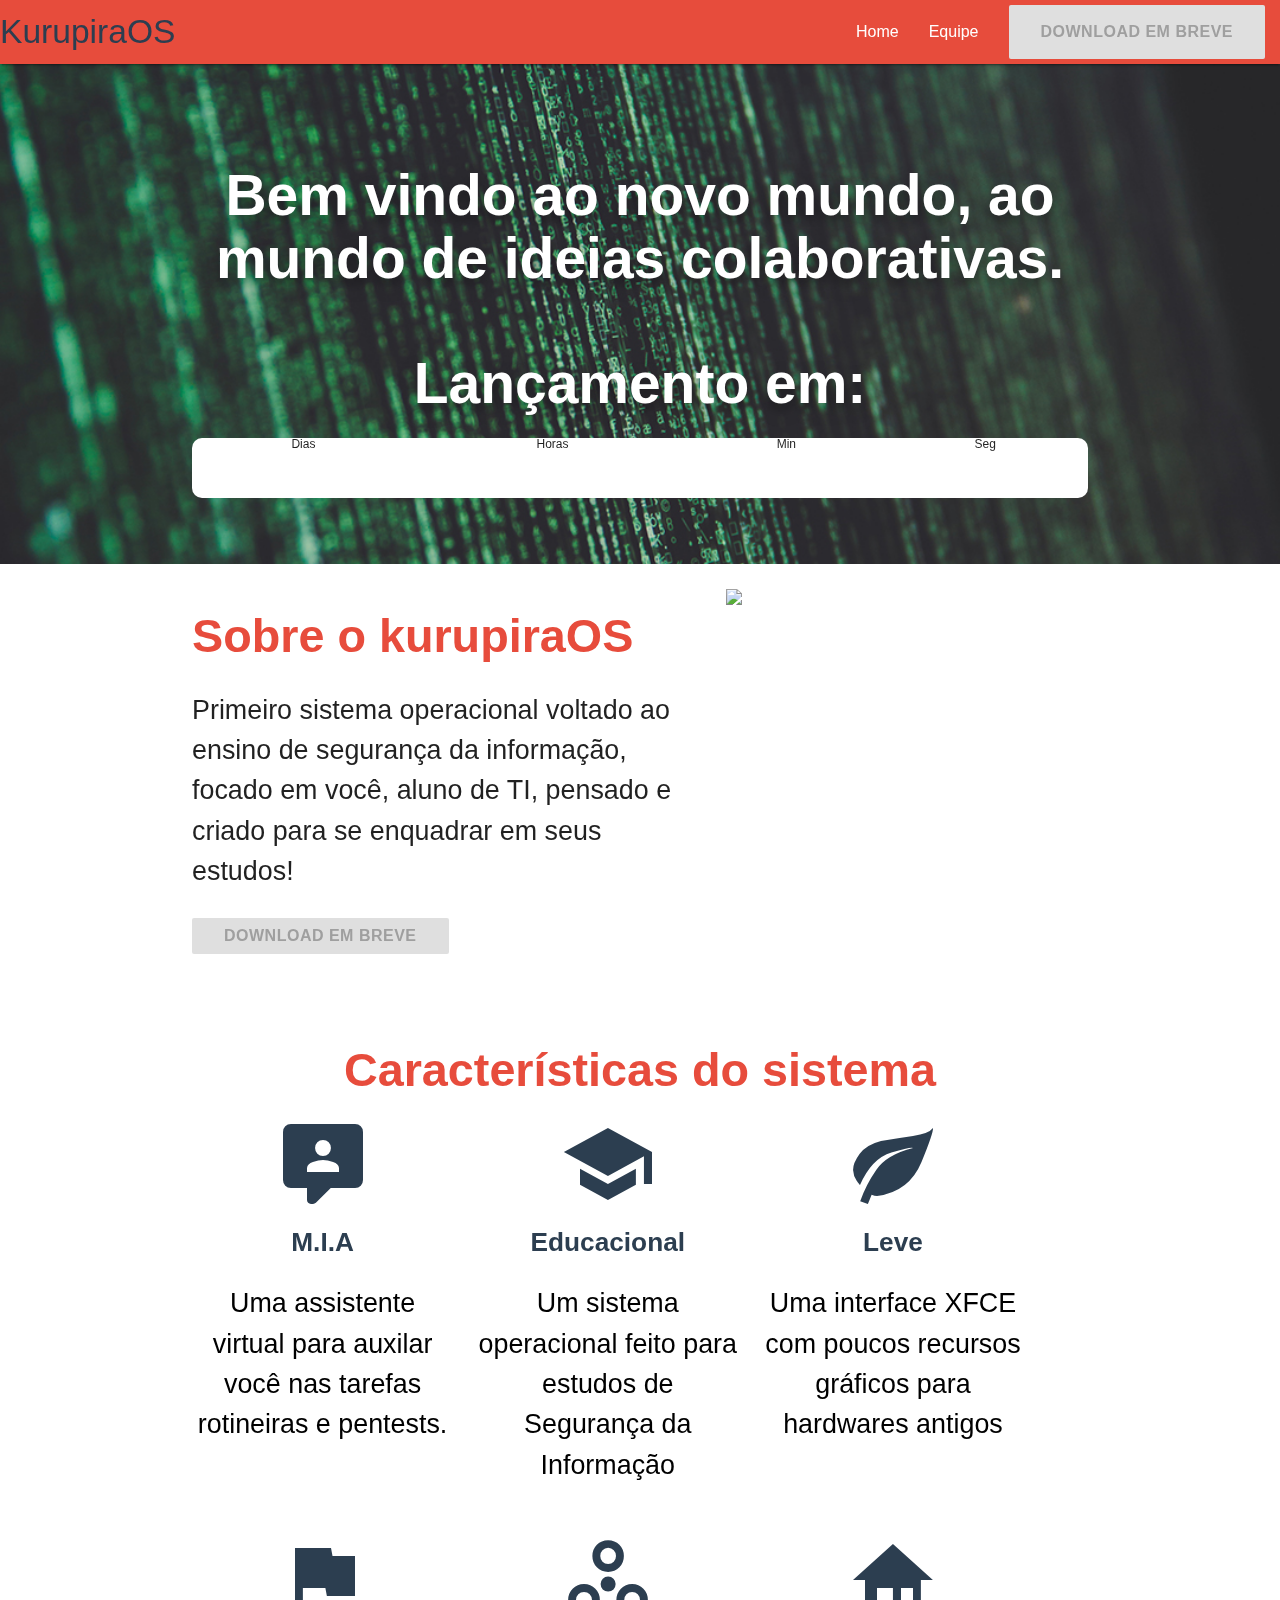
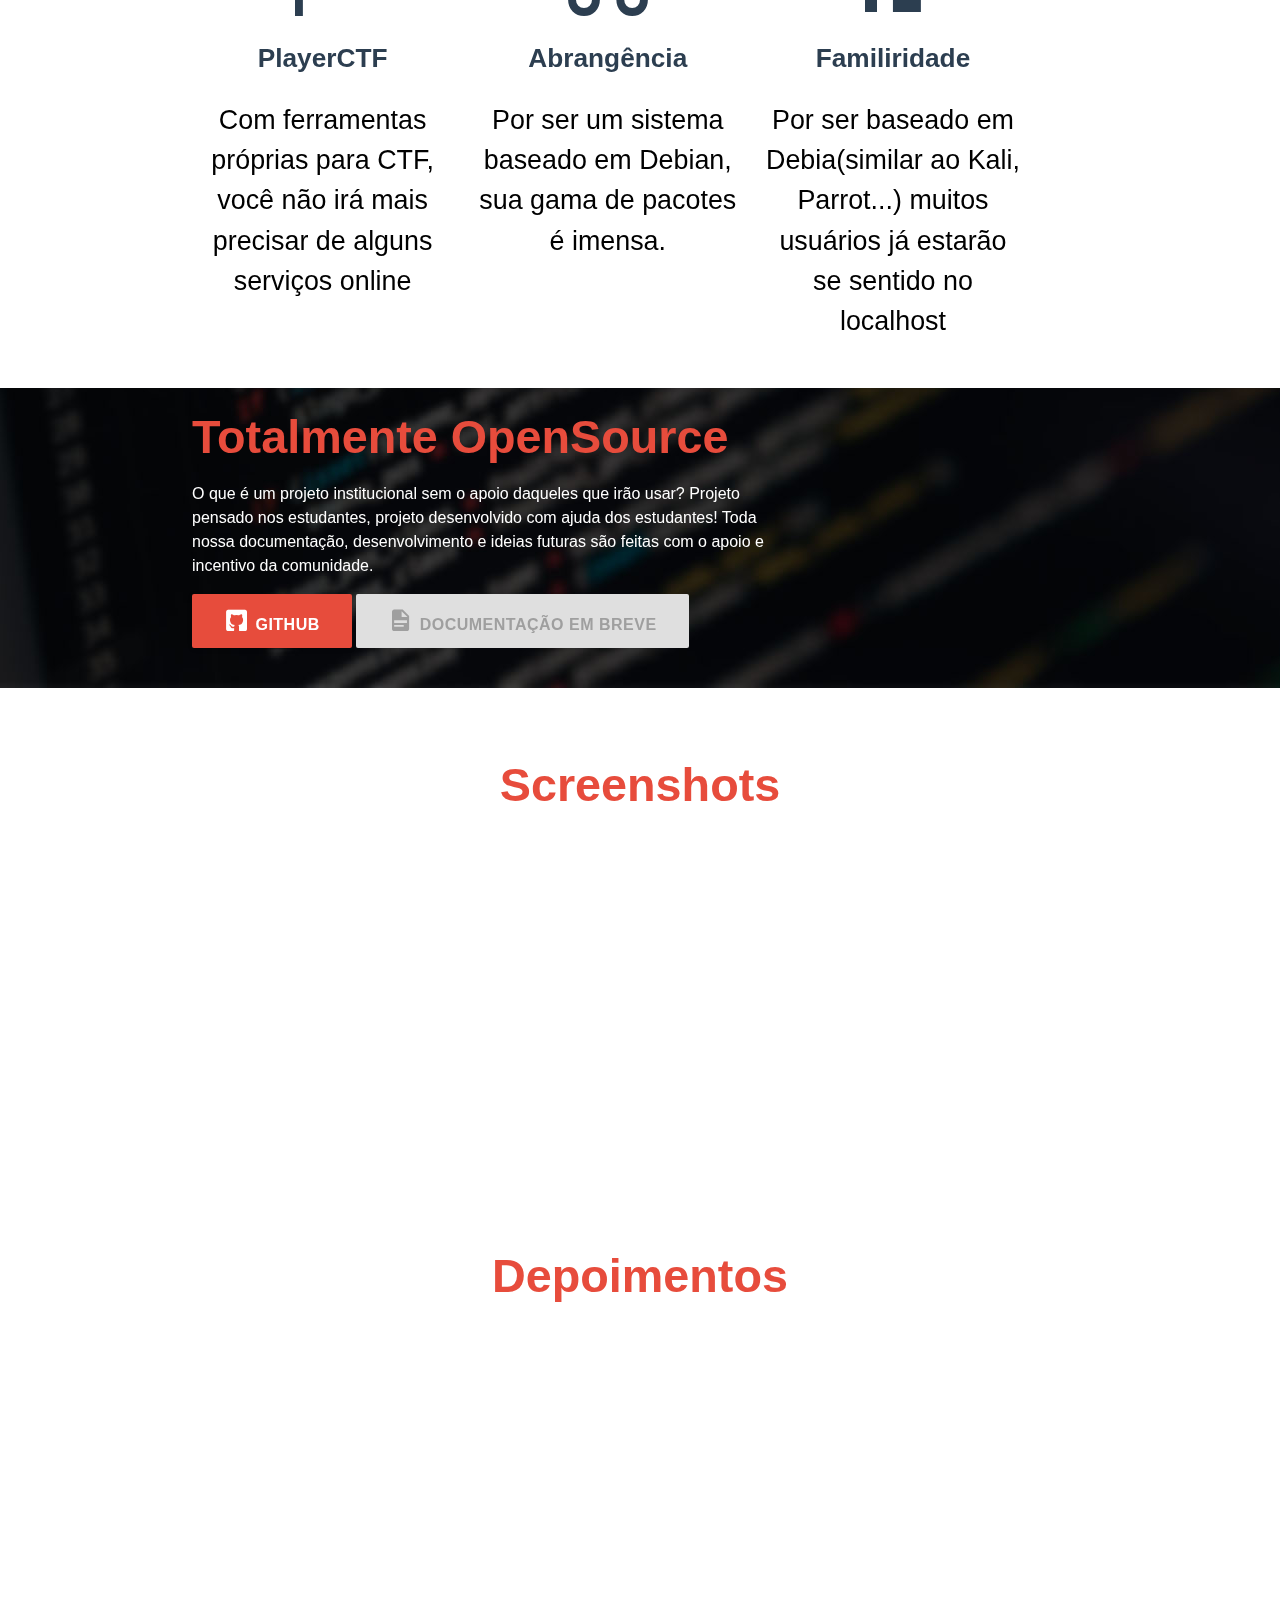
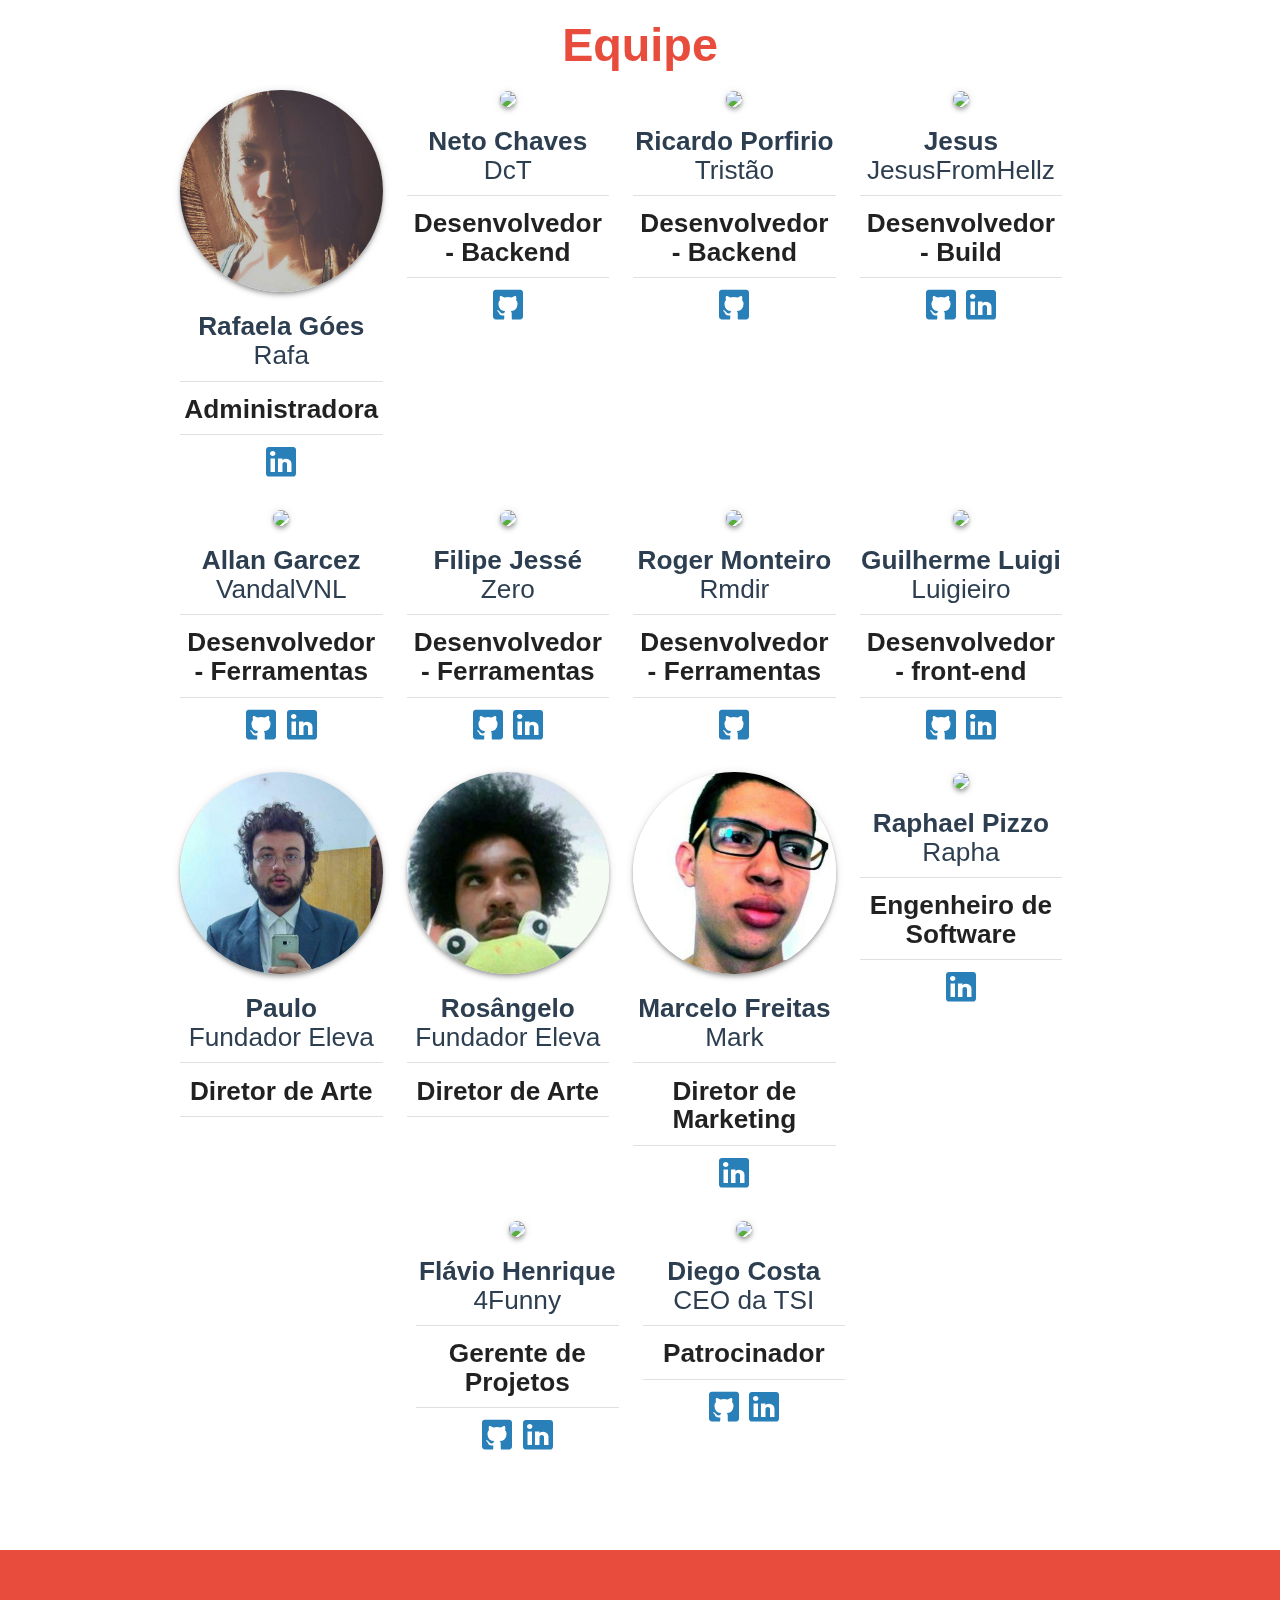
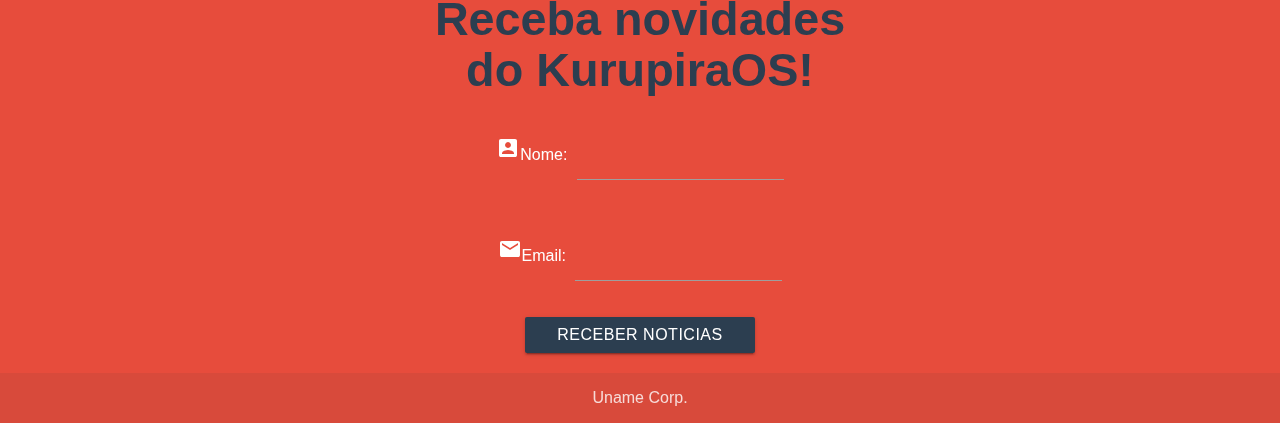
==== commit 23a6d184: "Correções de Layout" ====
--- a/index.html
+++ b/index.html
@@ -2,14 +2,16 @@
 <html>
     <head>
         <meta charset="UTF-8">
-        <meta name="viewport" content="initial-scale=1, maximum-scale=1">
+        <meta name="viewport" content="initial-scale=1, maximum-scale=1, user-scalable=no">
         <!-- hacker amigo não invade os parceiros -->
         <!--Import Google Icon Font-->
         <link href="http://fonts.googleapis.com/icon?family=Material+Icons" rel="stylesheet">
         <!--Import materialize.css-->
-        <link type="text/css" rel="stylesheet" href="css/materialize.min.css"  media="screen,projection"/>
+        <link type="text/css" rel="stylesheet" href="css/materialize.css"  media="screen,projection"/>
         <link href="css/materialdesignicons.min.css" media="all" rel="stylesheet" type="text/css"/>
         <link type="text/css" rel="stylesheet" href="css/implements.css"  media="screen,projection"/>
+        <link rel="icon" type="image/png" href="" />
+        <title>$page</title>
     </head>
 
     <body class="white">
@@ -100,42 +102,44 @@
         <article class="container center"> 
             <h3 class="font-bold k-red-text">Características do sistema</h3>
             <div class="row">
-                <div class="col s6 m4 k-cian-darken-text">
+                <div class="col s12 m4 k-cian-darken-text"> <!-- MIA -->
                     <i class="mdi mdi-comment-account mdi-large"></i>
                     <h5 class="font-semibold">M.I.A</h5>
                     <p class="flow-text black-text">
                         Uma assistente virtual para auxilar você nas tarefas rotineiras e pentests.
                     </p>
                 </div>
-                <div class="col s6 m4 k-cian-darken-text">
+                <div class="col s12 m4 k-cian-darken-text"> <!-- Educacional -->
                     <i class="mdi mdi-school mdi-large"></i>
                     <h5 class="font-semibold">Educacional</h5>
                     <p class="flow-text black-text">
                         Um sistema operacional feito para estudos de Segurança da Informação 
                     </p>
                 </div>
-                <div class="col s6 m4 k-cian-darken-text">
+                <div class="col s12 m4 k-cian-darken-text"> <!-- Leve -->
                     <i class="mdi mdi-leaf mdi-large"></i>
                     <h5 class="font-semibold">Leve</h5>
                     <p class="flow-text black-text">
                         Uma interface XFCE com poucos recursos gráficos para hardwares antigos
                     </p>
                 </div>
-                <div class="col s6 m4 k-cian-darken-text">
+            </div>
+            <div class="row">
+                <div class="col s12 m4 k-cian-darken-text"> <!-- PlayerCTF -->
                     <i class="mdi mdi-flag mdi-large"></i>
                     <h5 class="font-semibold">PlayerCTF</h5>
                     <p class="flow-text black-text">
                         Com ferramentas próprias para CTF, você não irá mais precisar de alguns serviços online 
                     </p>
                 </div>
-                <div class="col s6 m4 k-cian-darken-text">
+                <div class="col s12 m4 k-cian-darken-text"> <!-- Abrangência -->
                     <i class="mdi mdi-google-circles-extended mdi-large"></i>
                     <h5 class="font-semibold">Abrangência</h5>
                     <p class="flow-text black-text">
                         Por ser um sistema baseado em Debian, sua gama de pacotes é imensa.
                     </p>
                 </div>
-                <div class="col s6 m4 k-cian-darken-text">
+                <div class="col s12 m4 k-cian-darken-text"> <!-- Familiridade -->
                     <i class="mdi mdi-home-variant mdi-large"></i>
                     <h5 class="font-semibold">Familiridade</h5>
                     <p class="flow-text black-text">
--- a/css/implements.css
+++ b/css/implements.css
@@ -1,15 +1,17 @@
-/* kurupira colors */
-
-/* 
-colors doc: 
-    primary: #2C3E50
-    secundary: #2980B9
-
-colors kurupira:
-    primary: #E74C3C
-    secundary: #2C3E50
+/* kurupira colors 
+ * Correções ();
+ *
+ *colors doc: 
+ *   primary: #2C3E50
+ *   secundary: #2980B9
+ *
+ *colors kurupira:
+ *   primary: #E74C3C
+ *   secundary: #2C3E50
 */
-
+*{
+    /*! width: 100%; */
+}
 .k-cian-darken{
     background-color: #2C3E50 !important;
 }
@@ -321,10 +323,10 @@
     transition-duration: 0.1s
 }
 
-nav li a.active{
+/* nav li a.active{
      border-bottom: 5px solid white;
 }
-
+*/
 
 /* carousel edits */
 
@@ -345,12 +347,6 @@
       background-color: #2C3E50 !important;
 }
 
-
-/* equipe edits */
-
-.equipe-avatar{
-    height: 27rem;
-}
 
 /* forms edits */
 
@@ -387,7 +383,9 @@
     }
 }
 .contagem{
+    margin-bottom: 10%;
     border-radius: 10px;
+    /*! position: absolute; */
 }
 
 .numero {
@@ -419,3 +417,6 @@
     }
 }
 
+.col s6 m3 > h5 .font-bold{
+    height: 50px;
+}
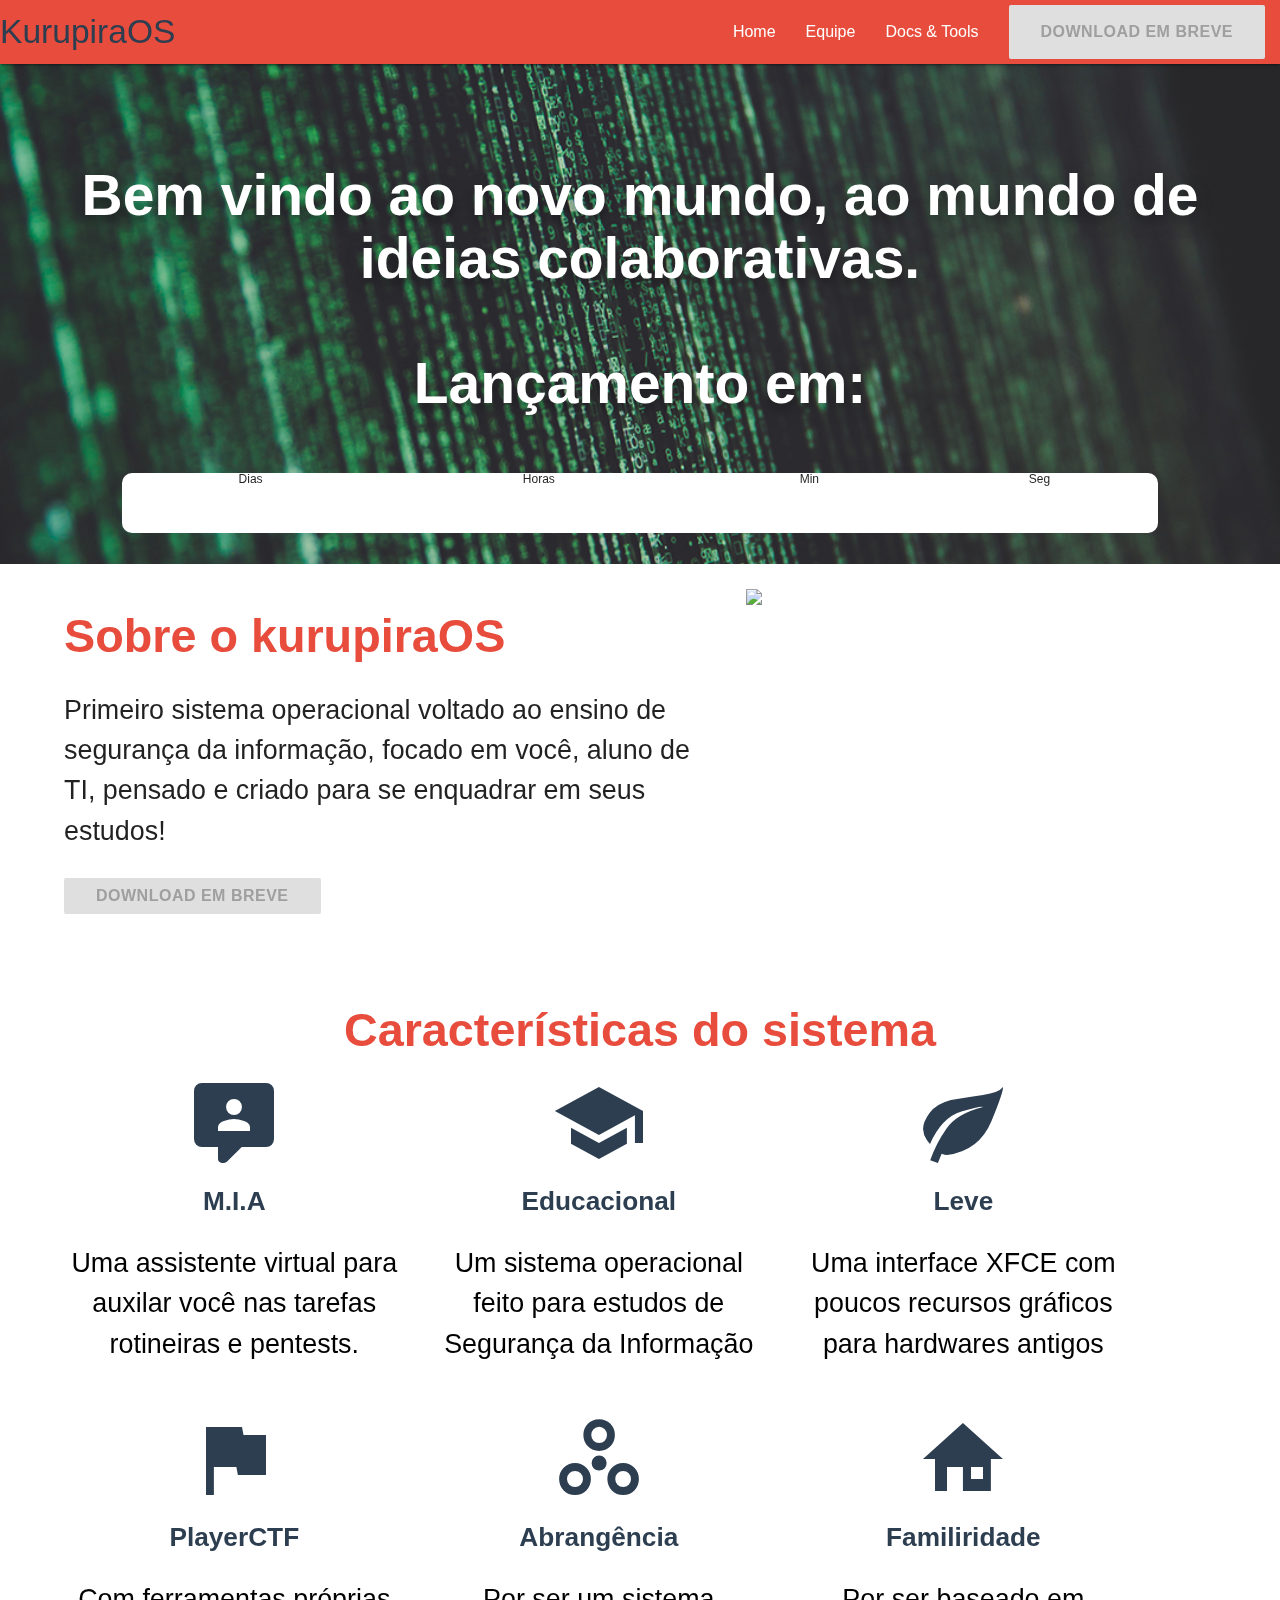
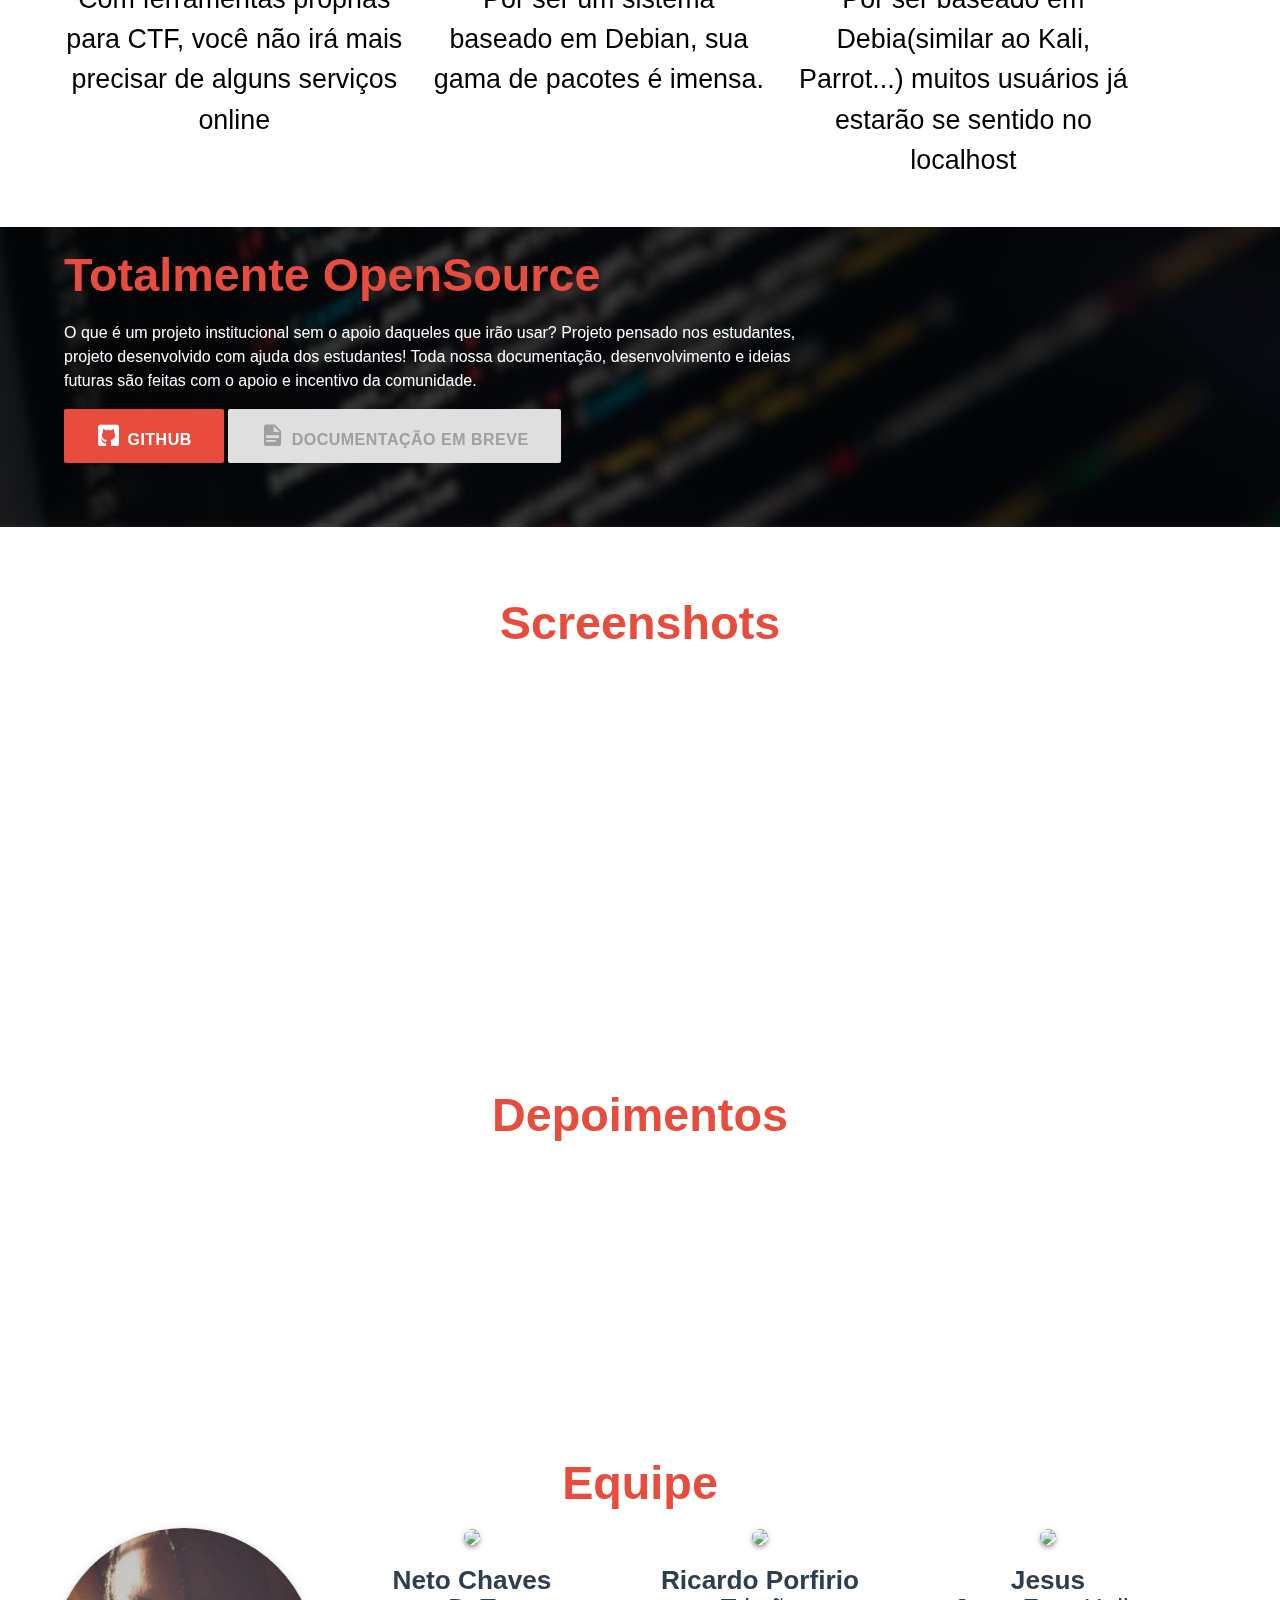
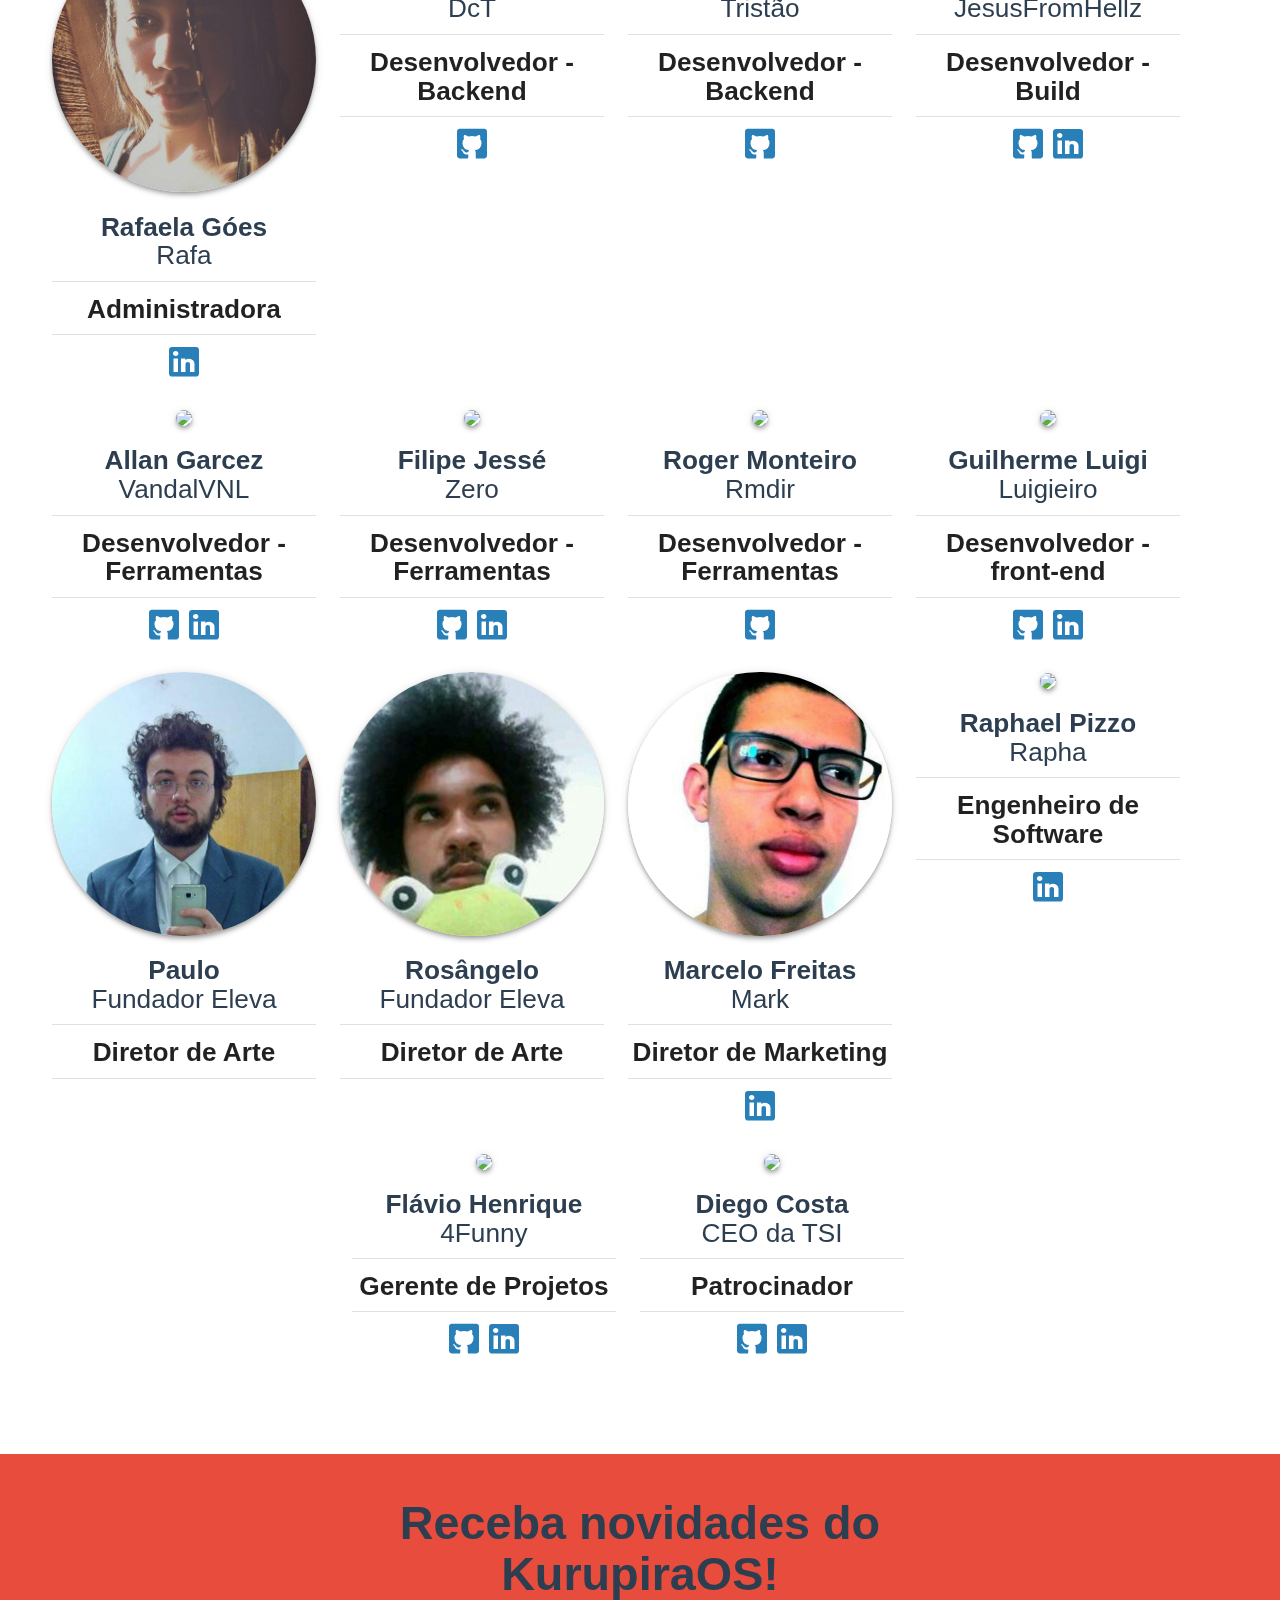
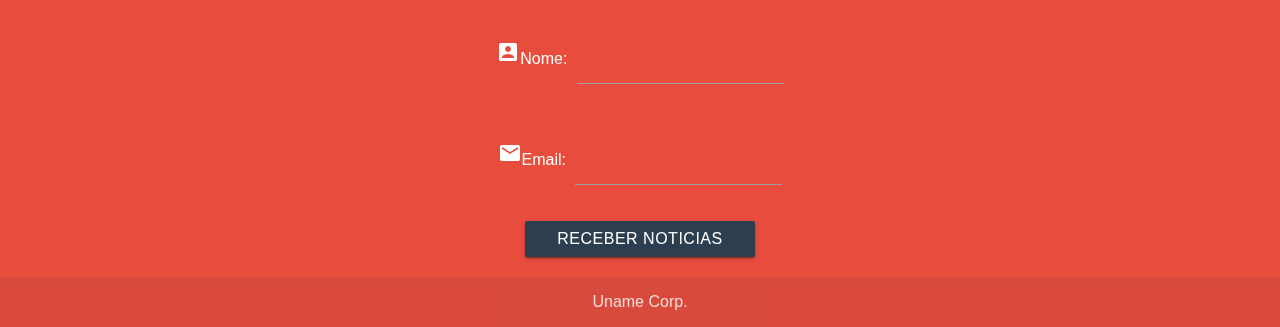
==== commit a7bc8dea: "Adicionado menu de documentação" ====
--- a/index.html
+++ b/index.html
@@ -24,7 +24,7 @@
                     <ul class="right">
                         <li><a class="active" href="#">Home</a></li>
                         <li><a href="#equipe">Equipe</a></li>
-                        <!-- <li><a href="">Docs & Tools</a></li> SAIRÁ NA VERSÃO FINAL -->
+                        <li><a href="doc.html">Docs & Tools</a></li>
                         <li><a href="#" class="waves-effect waves-light btn-large k-cian-darken font-semibold disabled hide-on-small-only">DOWNLOAD EM BREVE</a></li>
                     </ul>
                 </div>
--- a/css/implements.css
+++ b/css/implements.css
@@ -385,6 +385,7 @@
 .contagem{
     margin-bottom: 10%;
     border-radius: 10px;
+    margin: 5%;
     /*! position: absolute; */
 }
 
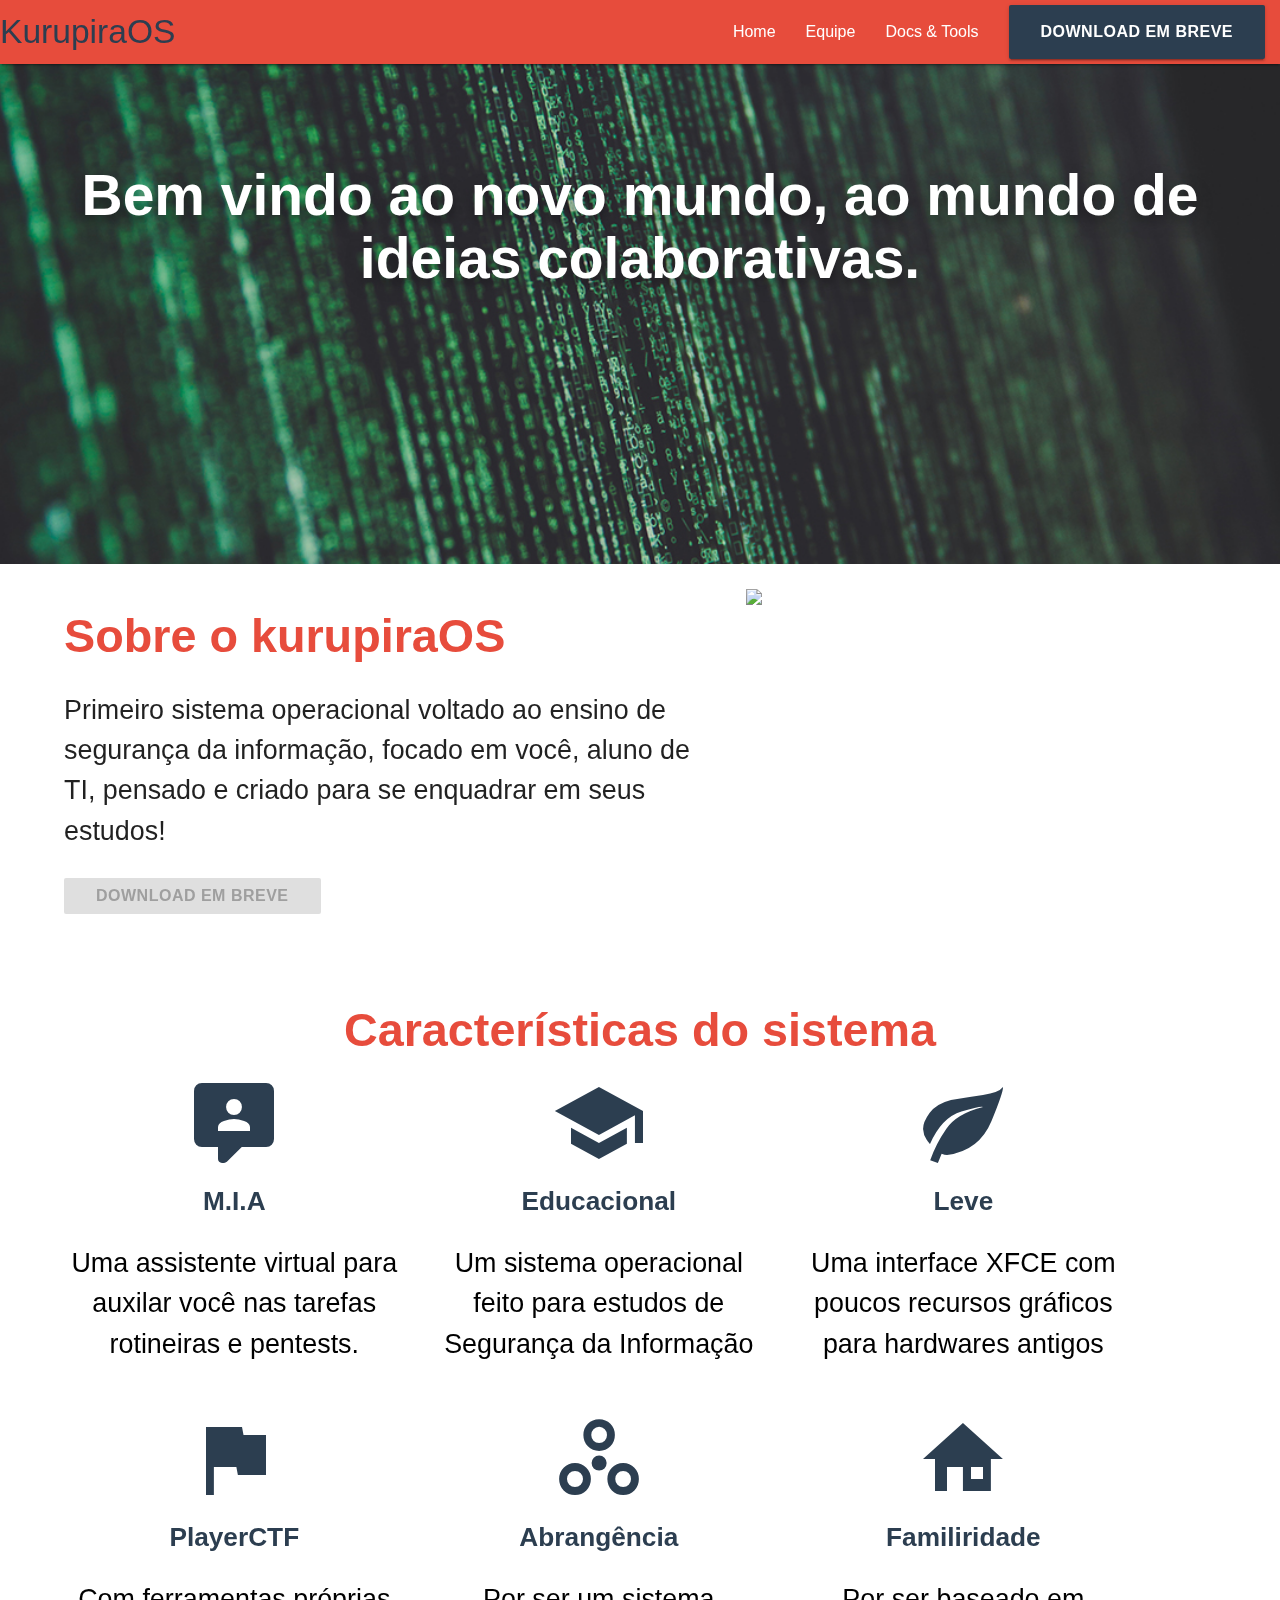
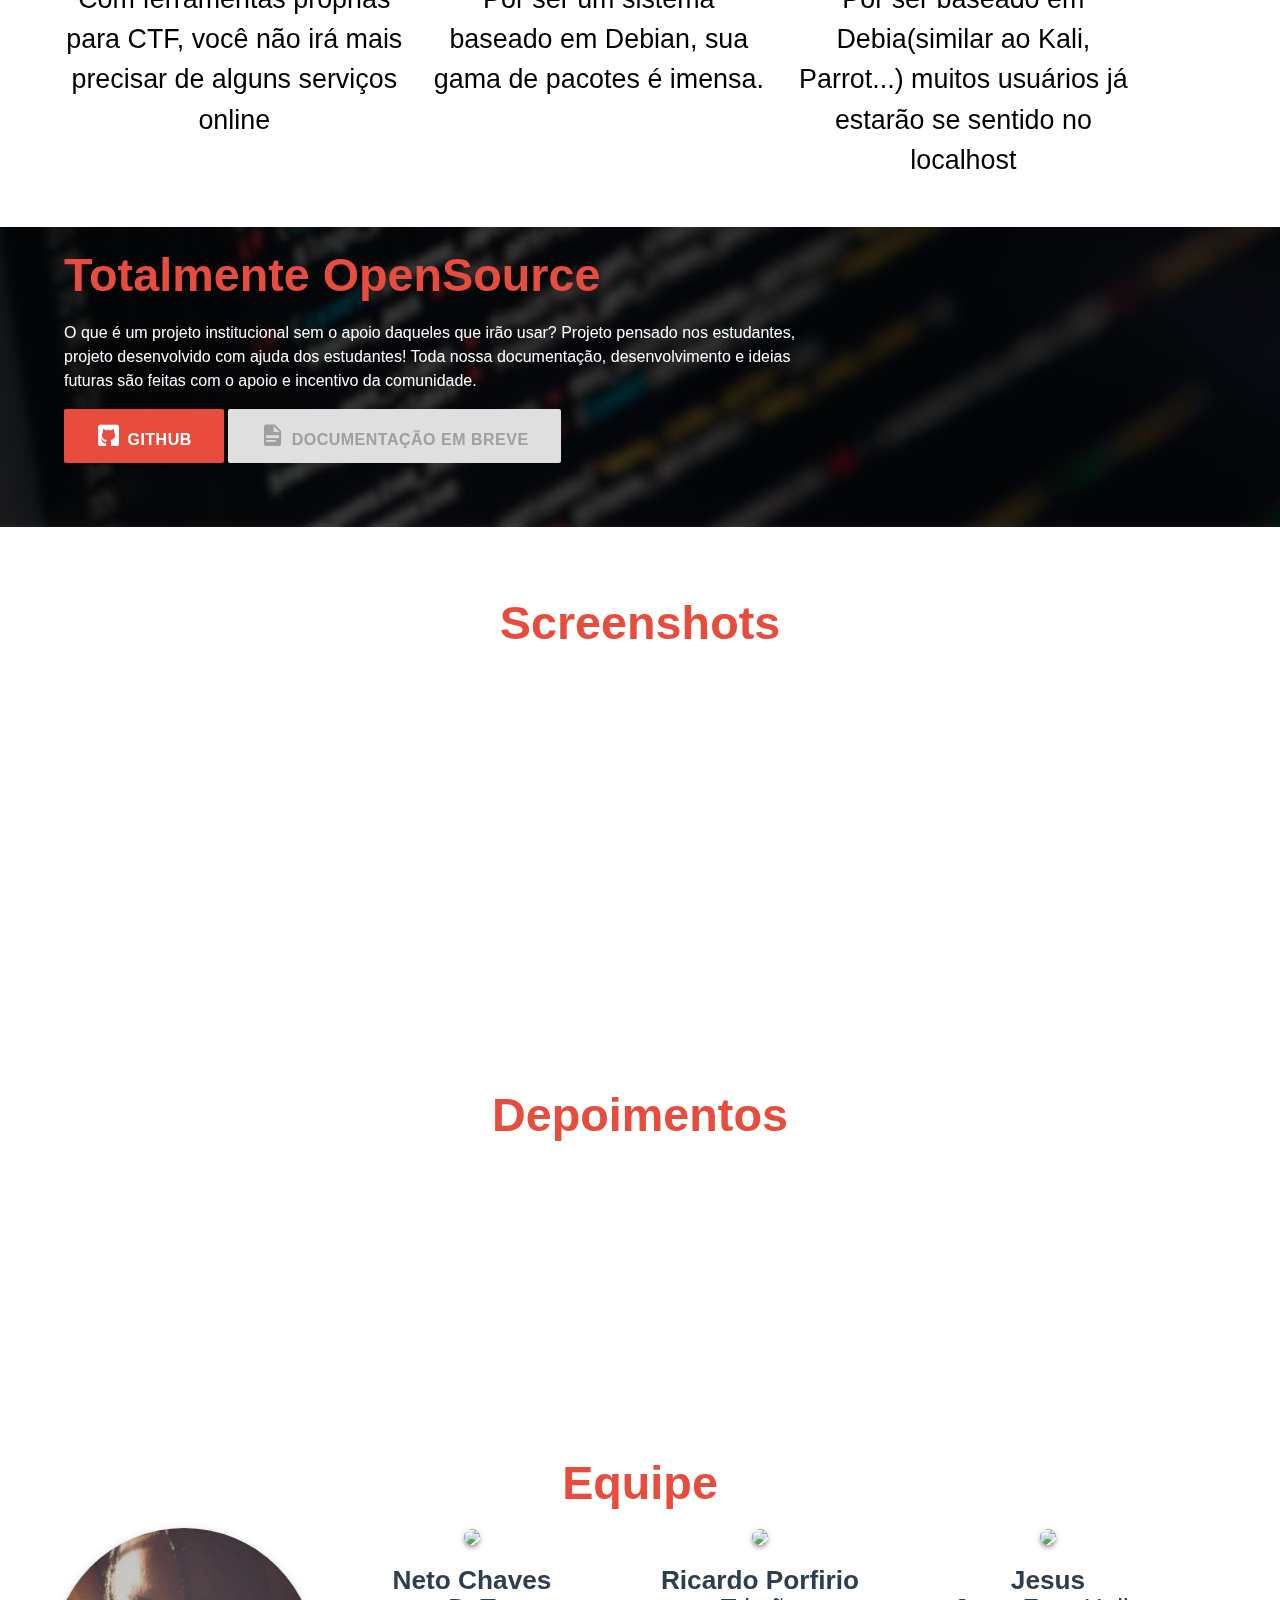
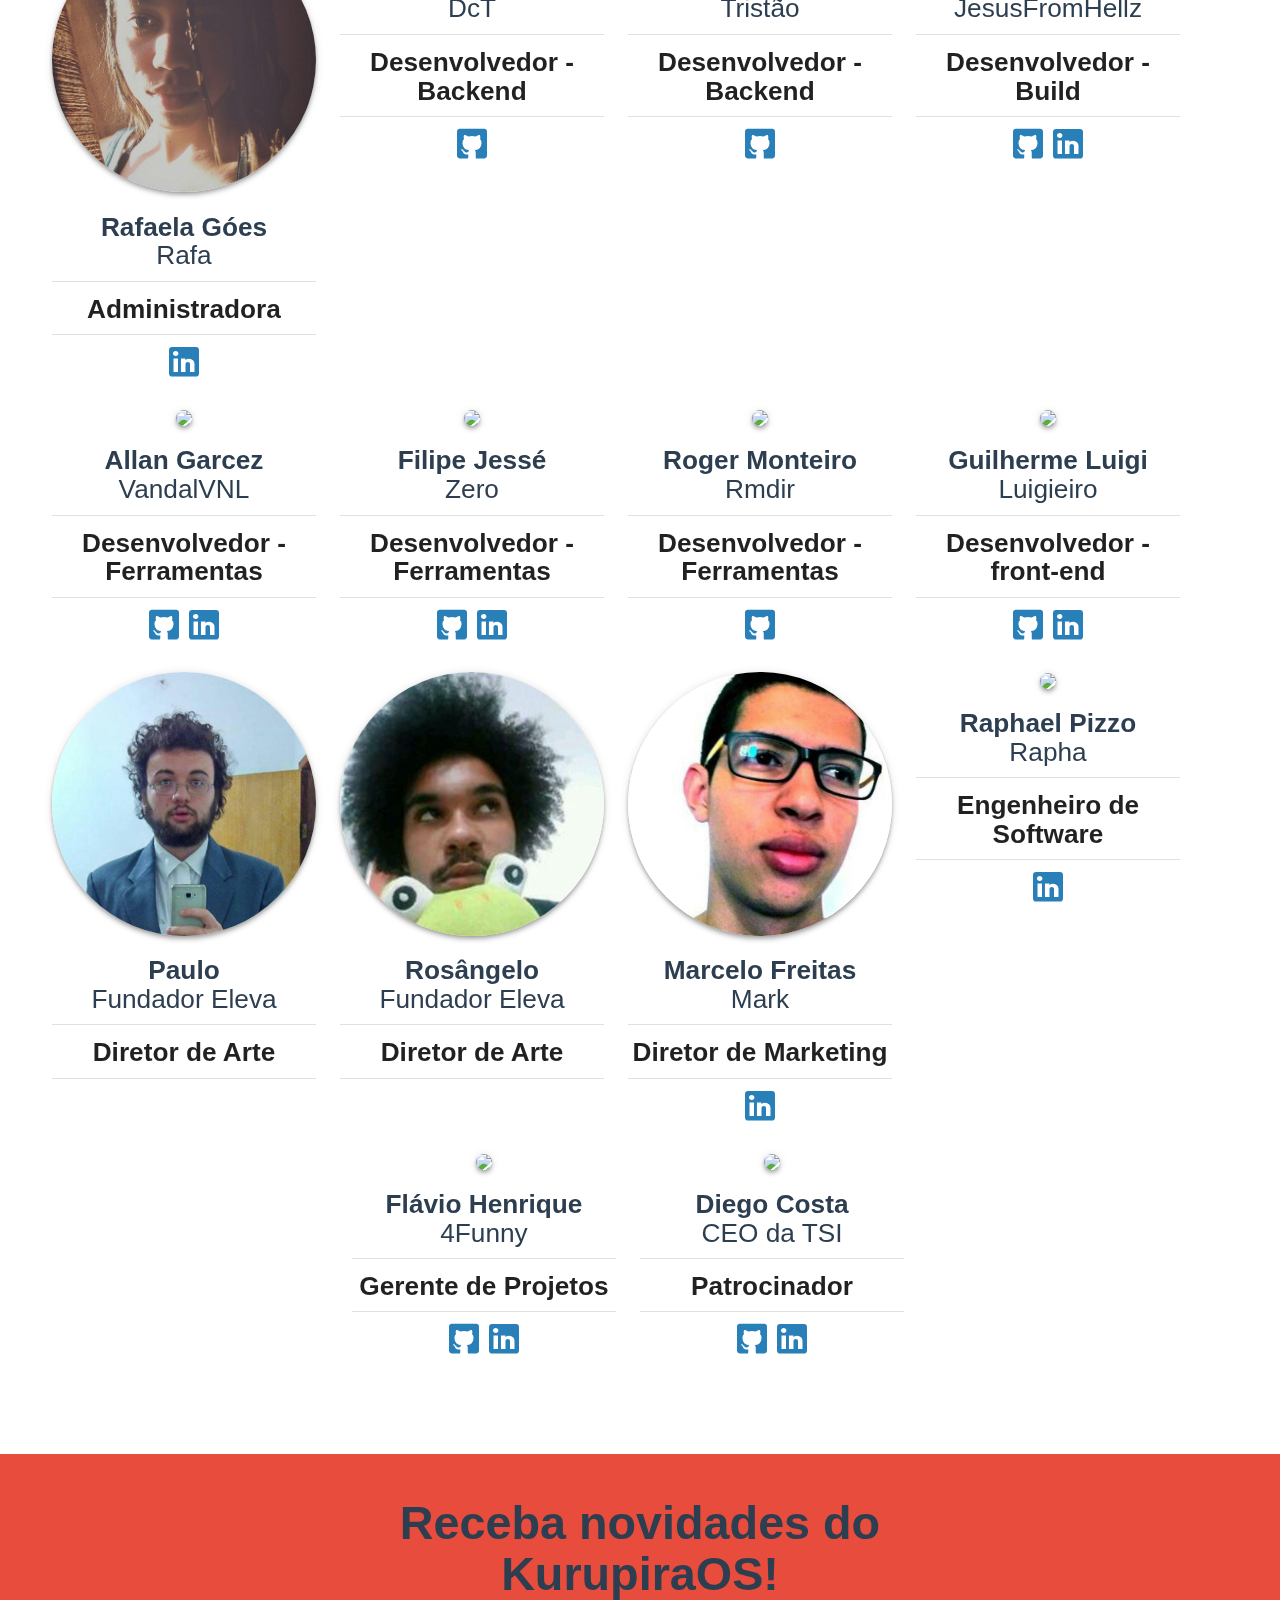
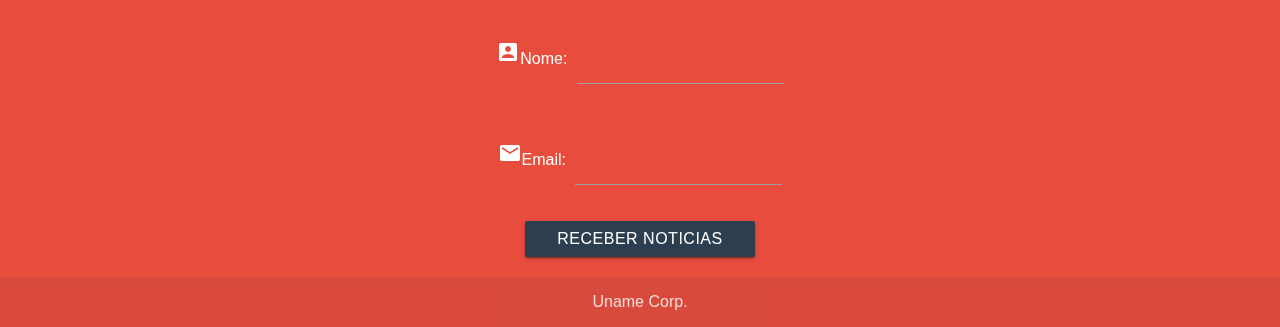
==== commit 1690d30a: "Front pronto para lançamento" ====
--- a/index.html
+++ b/index.html
@@ -25,7 +25,7 @@
                         <li><a class="active" href="#">Home</a></li>
                         <li><a href="#equipe">Equipe</a></li>
                         <li><a href="doc.html">Docs & Tools</a></li>
-                        <li><a href="#" class="waves-effect waves-light btn-large k-cian-darken font-semibold disabled hide-on-small-only">DOWNLOAD EM BREVE</a></li>
+                        <li><a href="#" class="waves-effect waves-light btn-large k-cian-darken font-semibold hide-on-small-only">DOWNLOAD EM BREVE</a></li>
                     </ul>
                 </div>
             </nav>
@@ -37,42 +37,6 @@
             <div class="center container">
                 <h2 class=" font-bold white-text text-shadow-2">
                     Bem vindo ao novo mundo, ao mundo de ideias colaborativas.
-                    <br><br>
-                    Lançamento em:
-                </h2>
-                <div class="contagem white"> <!-- contador pro Lançamento -->
-                    <table>
-                        <tr>
-                            <td>
-                                <div class="numero" id="dia"></div>
-                            </td>
-                            </td>
-                            <td>
-                                <div class="numero" id="hora"></div>
-                            </td>
-                            <td>
-                                <div class="numero" id="minuto"></div>
-                            </td>
-                            <td>
-                                <div class="numero" id="segundo"></div>
-                            </td>
-                        </tr>
-                        <tr>
-                            <td>
-                                <p class="legenda">Dias</p>
-                            </td>
-                            <td>
-                                <p class="legenda">Horas</p>
-                            </td>
-                            <td>
-                                <p class="legenda">Min</p>
-                            </td>
-                            <td>
-                                <p class="legenda">Seg</p>
-                            </td>
-                        </tr>
-                    </table>
-                </div>
             </div>
             <div class="parallax"><img src="img/wallpaper.jpg"></div>
         </div>
@@ -161,7 +125,7 @@
                             com ajuda dos estudantes! Toda nossa documentação, desenvolvimento e 
                             ideias futuras são feitas com o apoio e incentivo da comunidade.
                         </p>
-                        <a href="https://github.com/unamecorporation" class="btn-large btn-k k-red font-semibold">
+                        <a href="https://github.com/unamecorporation" class="btn-large btn-k k-red font-semibold" target="_blank">
                             <i class="mdi mdi-github-box"></i> GITHUB
                         </a>
                         <a href="" class="btn-large btn-k k-cian-darken font-bold disabled">
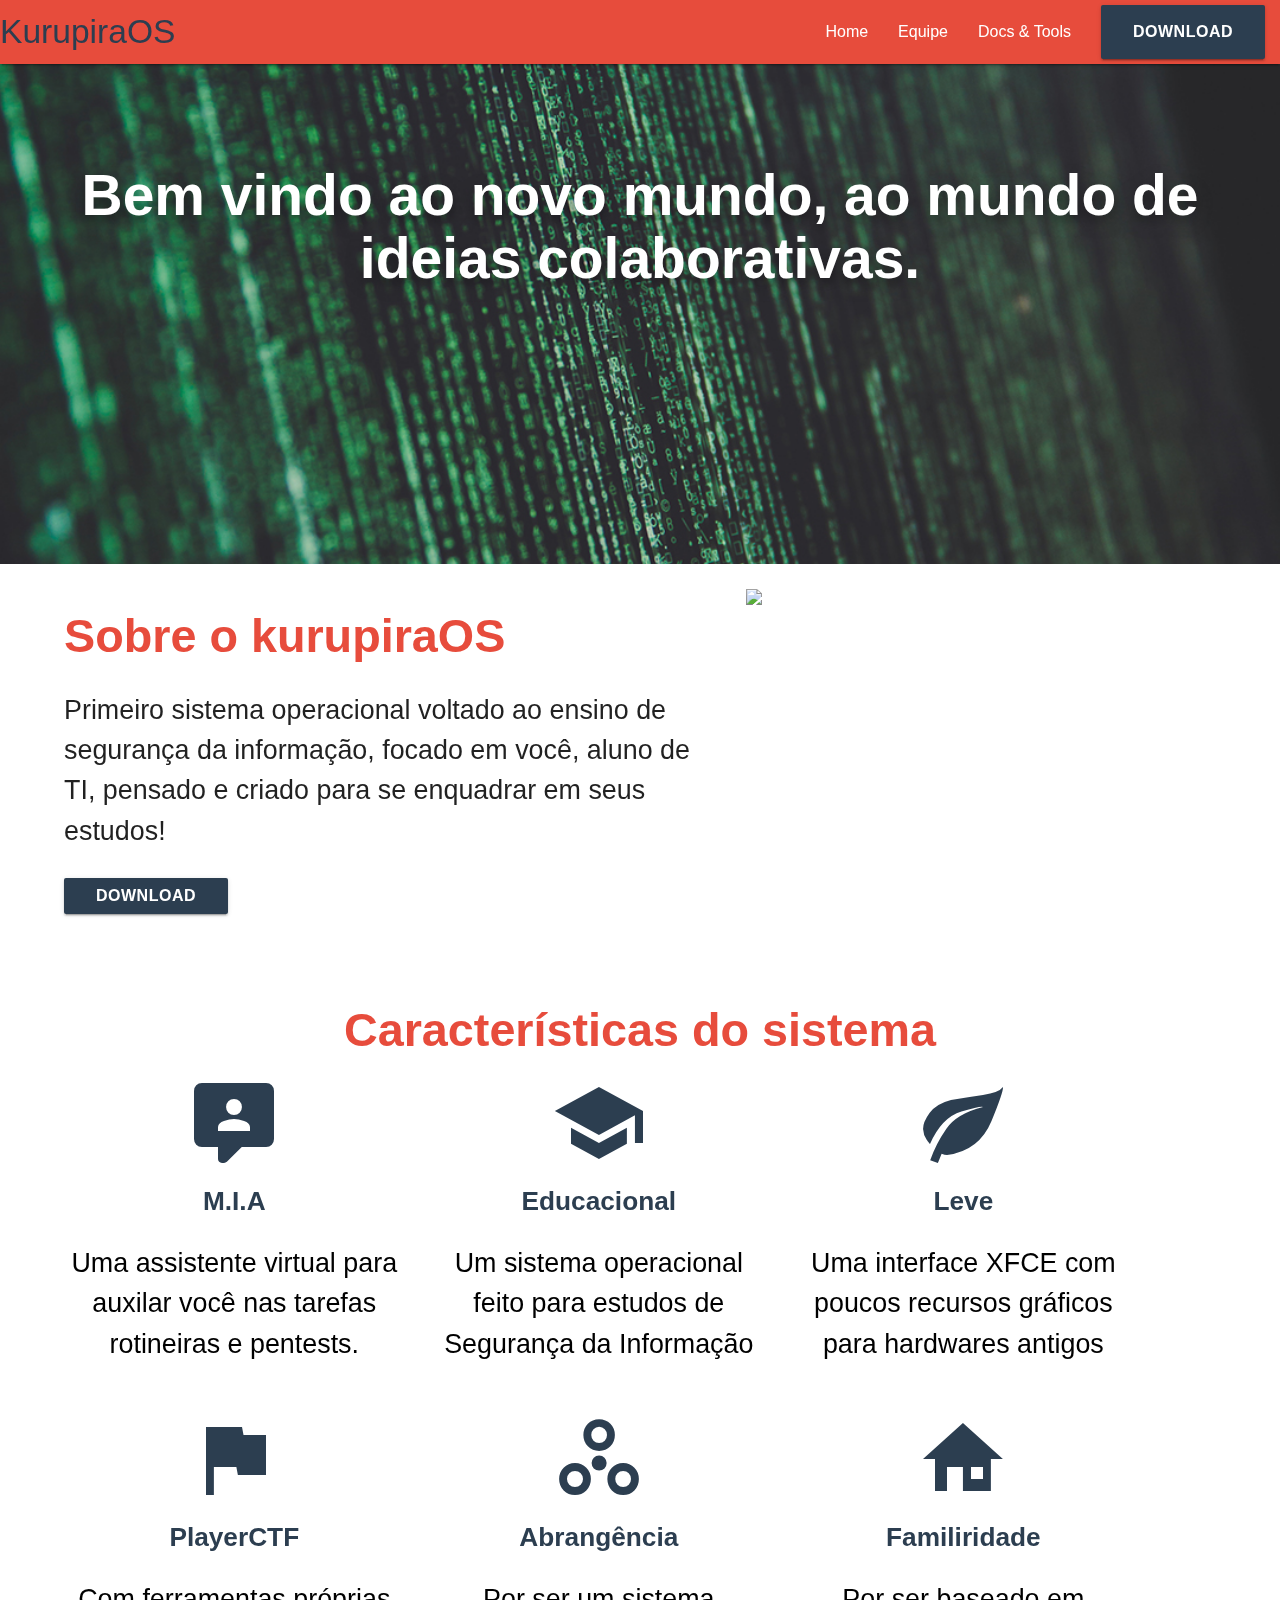
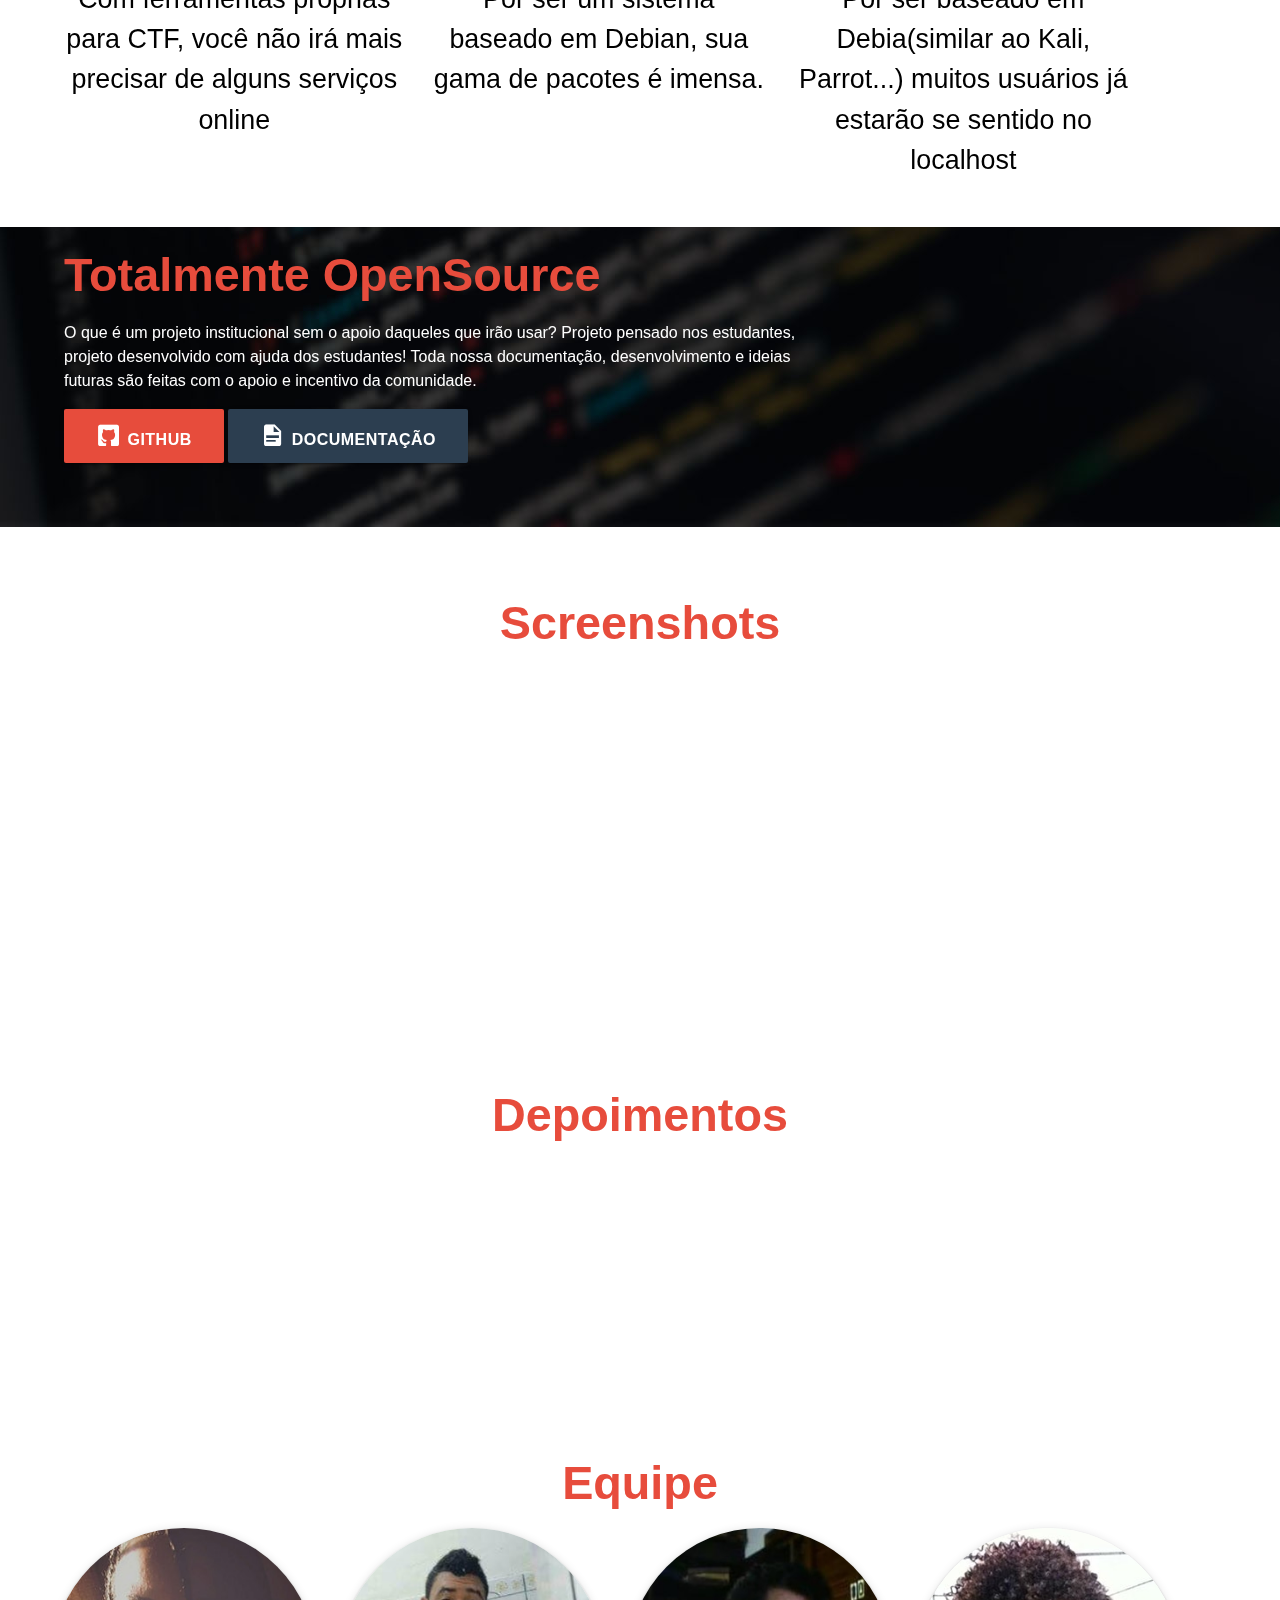
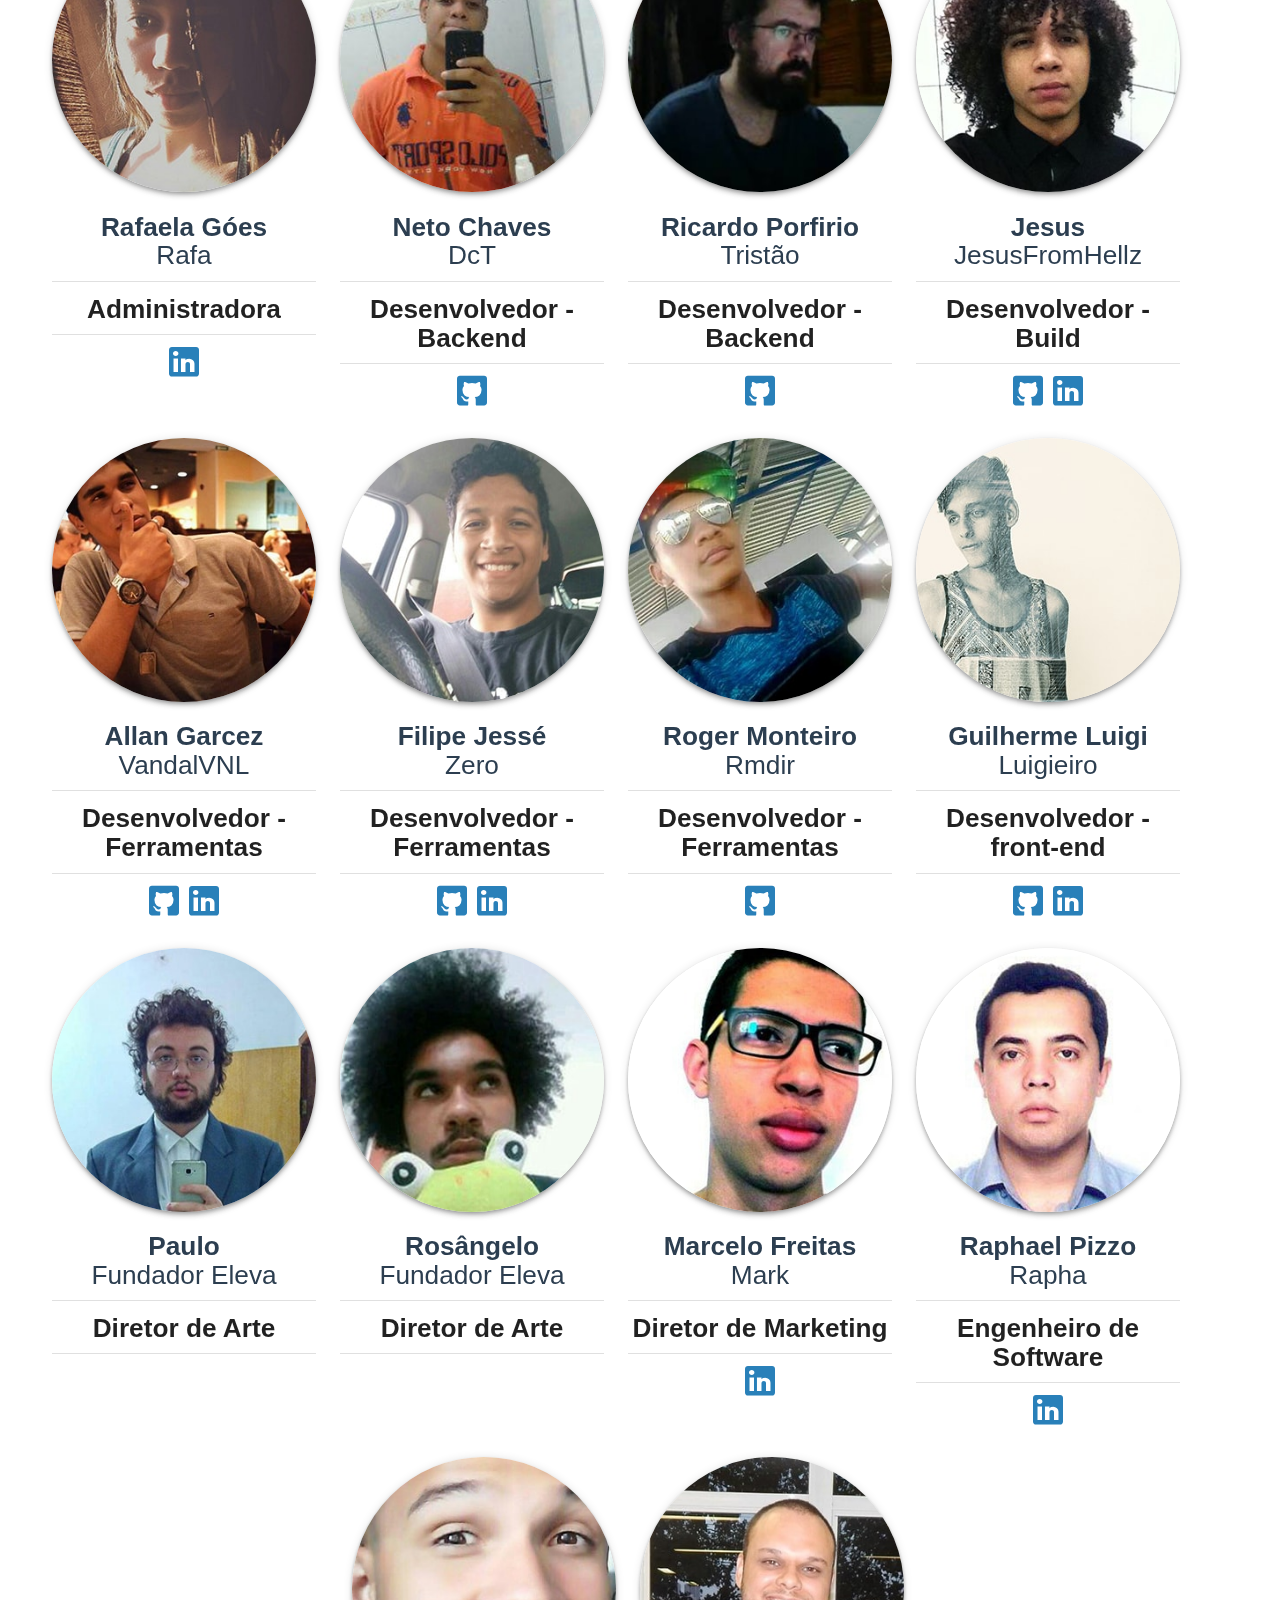
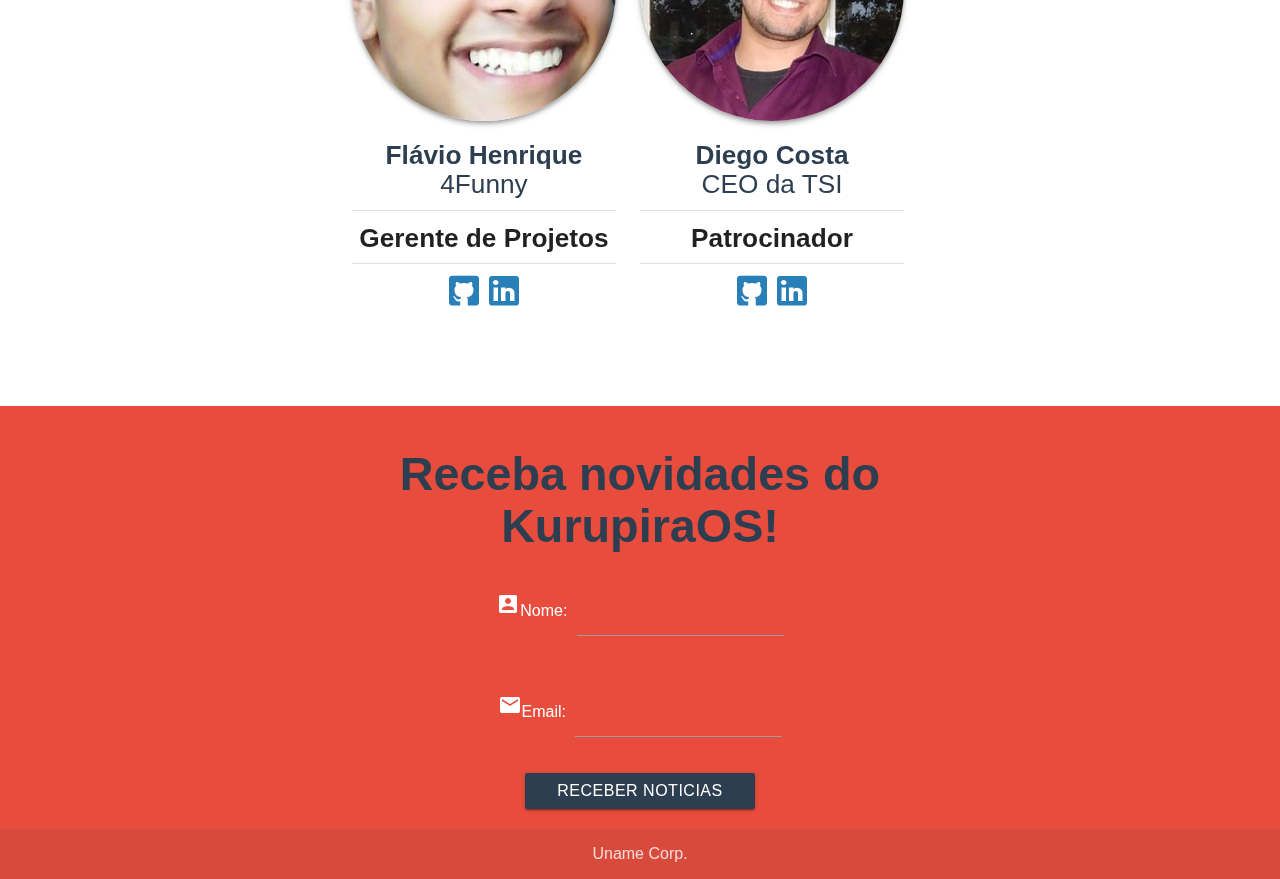
==== commit 2fd4d494: "Compressão de images" ====
--- a/index.html
+++ b/index.html
@@ -25,7 +25,7 @@
                         <li><a class="active" href="#">Home</a></li>
                         <li><a href="#equipe">Equipe</a></li>
                         <li><a href="doc.html">Docs & Tools</a></li>
-                        <li><a href="#" class="waves-effect waves-light btn-large k-cian-darken font-semibold hide-on-small-only">DOWNLOAD EM BREVE</a></li>
+                        <li><a href="#" class="waves-effect waves-light btn-large k-cian-darken font-semibold hide-on-small-only">DOWNLOAD</a></li>
                     </ul>
                 </div>
             </nav>
@@ -52,7 +52,7 @@
                         Primeiro sistema operacional voltado ao ensino de segurança da informação, 
                         focado em você, aluno de TI, pensado e criado para se enquadrar em seus estudos!
                     </p>
-                    <a class="waves-effect waves-light btn btn-k k-cian-darken font-bold hoverable disabled">DOWNLOAD EM BREVE</a>
+                    <a class="waves-effect waves-light btn btn-k k-cian-darken font-bold hoverable">DOWNLOAD</a>
                 </div>
                 <div class="col hide-on-small-only m5">
                     <img class="responsive-img" src="img/curupira.png">
@@ -128,8 +128,8 @@
                         <a href="https://github.com/unamecorporation" class="btn-large btn-k k-red font-semibold" target="_blank">
                             <i class="mdi mdi-github-box"></i> GITHUB
                         </a>
-                        <a href="" class="btn-large btn-k k-cian-darken font-bold disabled">
-                            <i class="mdi mdi-file-document"></i> DOCUMENTAÇÃO EM BREVE
+                        <a href="" class="btn-large btn-k k-cian-darken font-bold">
+                            <i class="mdi mdi-file-document"></i> DOCUMENTAÇÃO
                         </a>
                     </div>
                 </div>
@@ -207,7 +207,7 @@
 
                     </div>
                     <div class="col s6 m3"> <!-- Tristão -->
-                        <img class="circle responsive-img z-depth-2" src="img/equipe/ricardo.png">
+                        <img class="circle responsive-img z-depth-2" src="img/equipe/ricardo.jpg">
                         <h5 class="k-cian-darken-text font-bold">
                             Ricardo Porfirio<br>
                             <spam class="font-thin">Tristão</spam>
@@ -302,7 +302,7 @@
 
                     </div>
                     <div class="col s6 m3"> <!-- Luigi -->
-                        <img class="circle responsive-img z-depth-2" src="img/equipe/luigi.png">
+                        <img class="circle responsive-img z-depth-2" src="img/equipe/luigi.jpg">
                         <h5 class="k-cian-darken-text font-bold">
                             Guilherme Luigi<br>
                             <spam class="font-thin">Luigieiro</spam>
